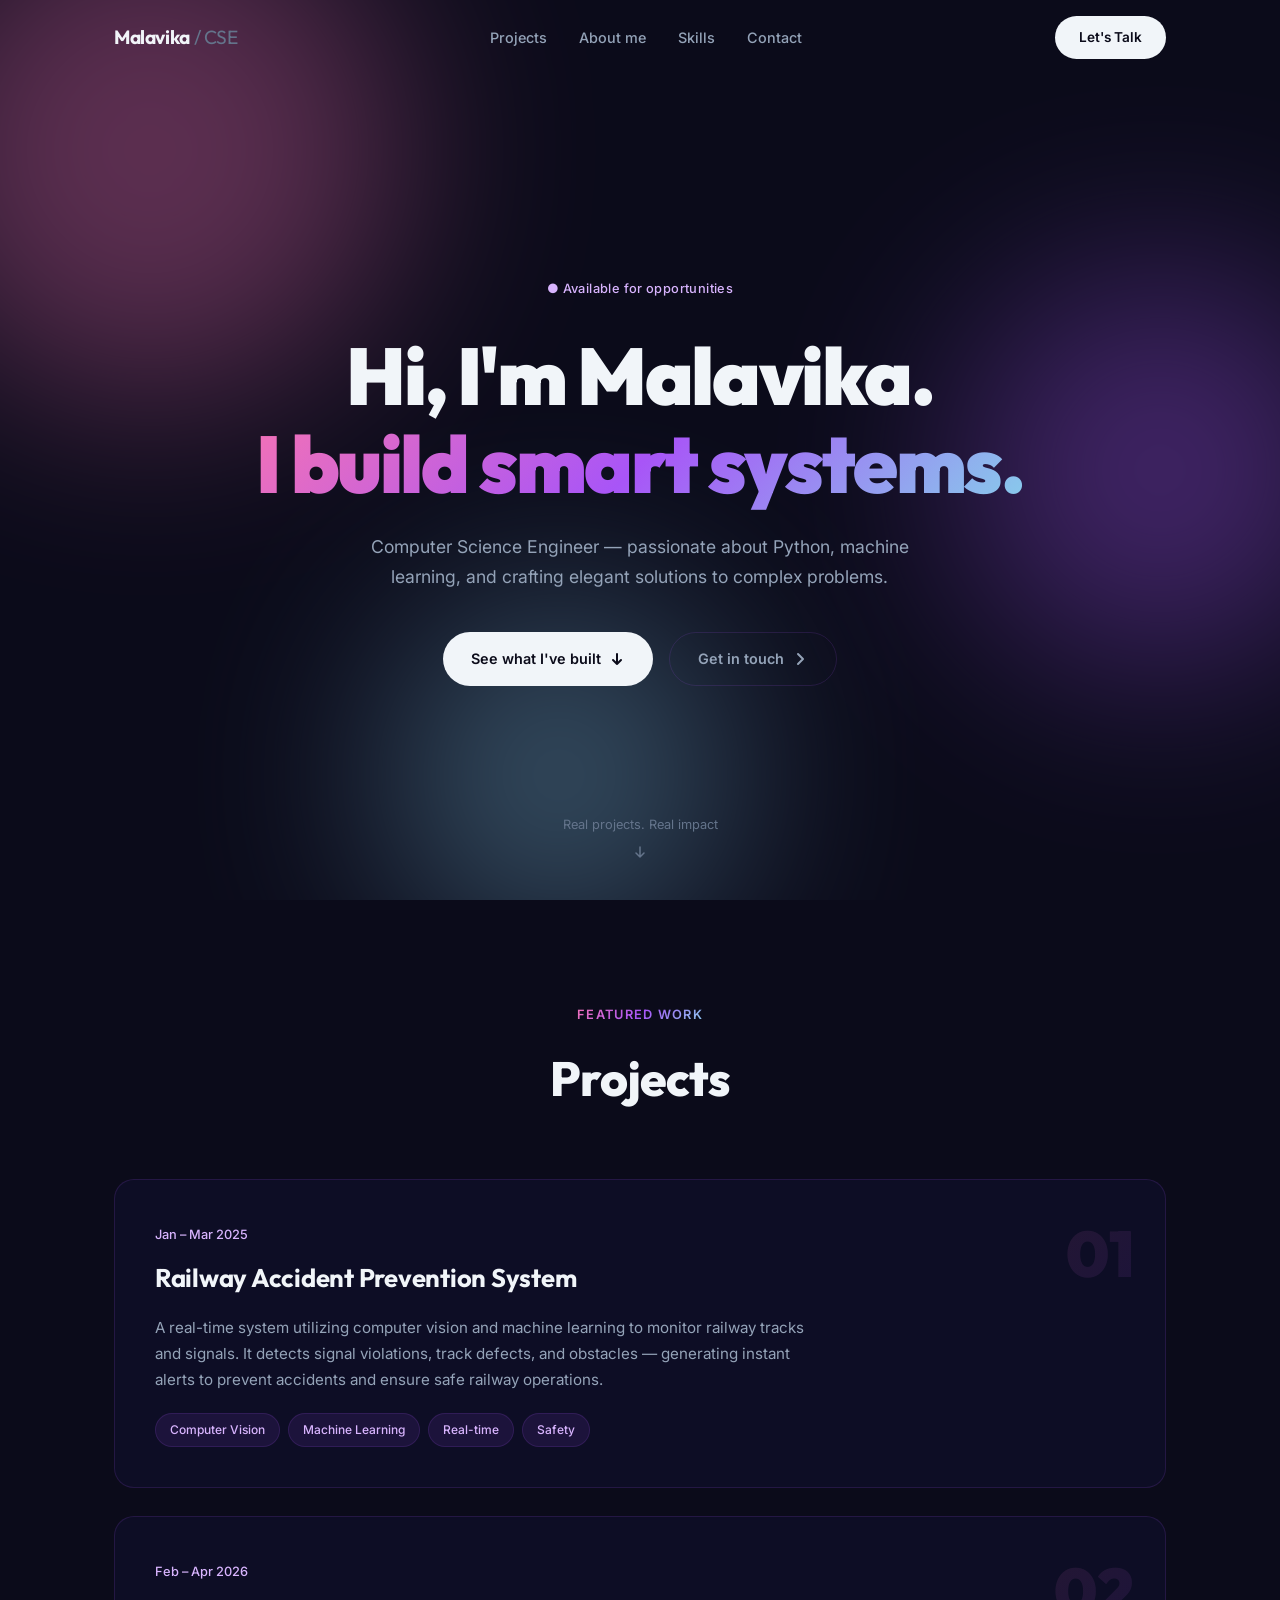
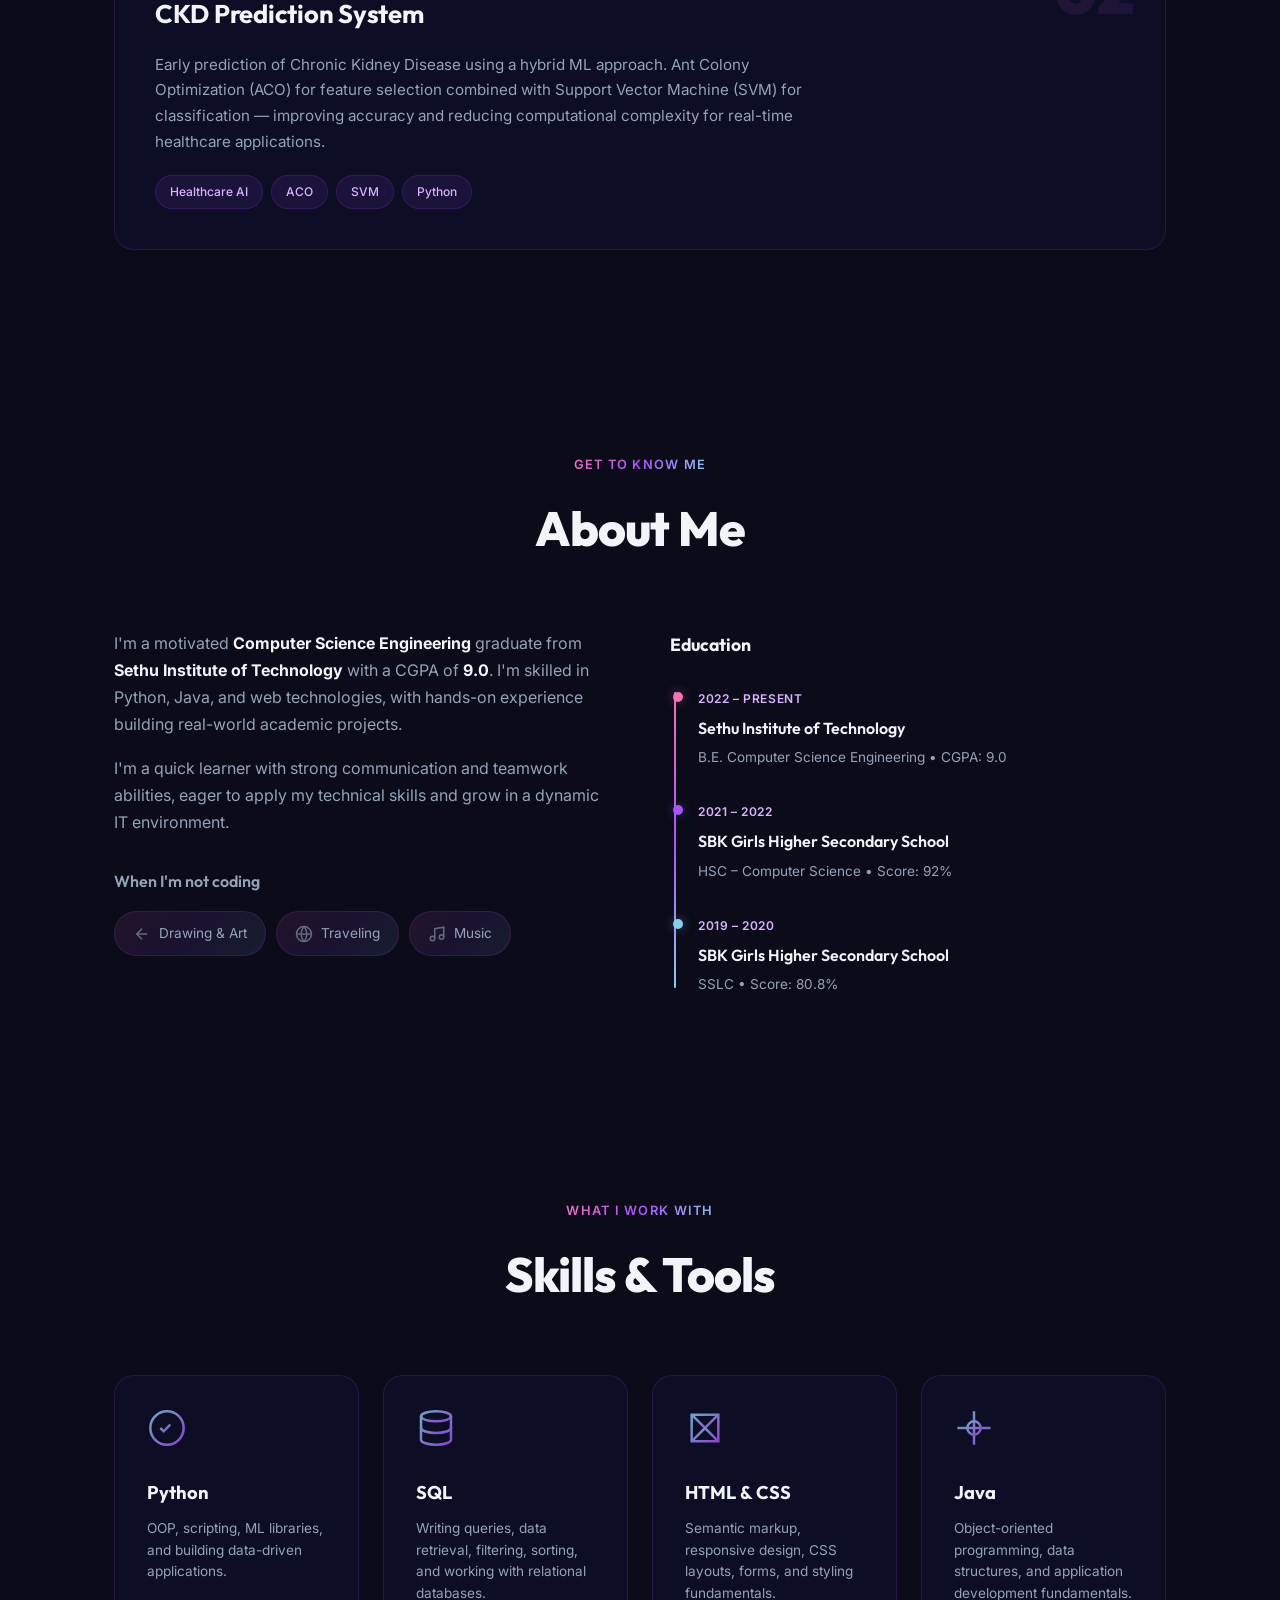
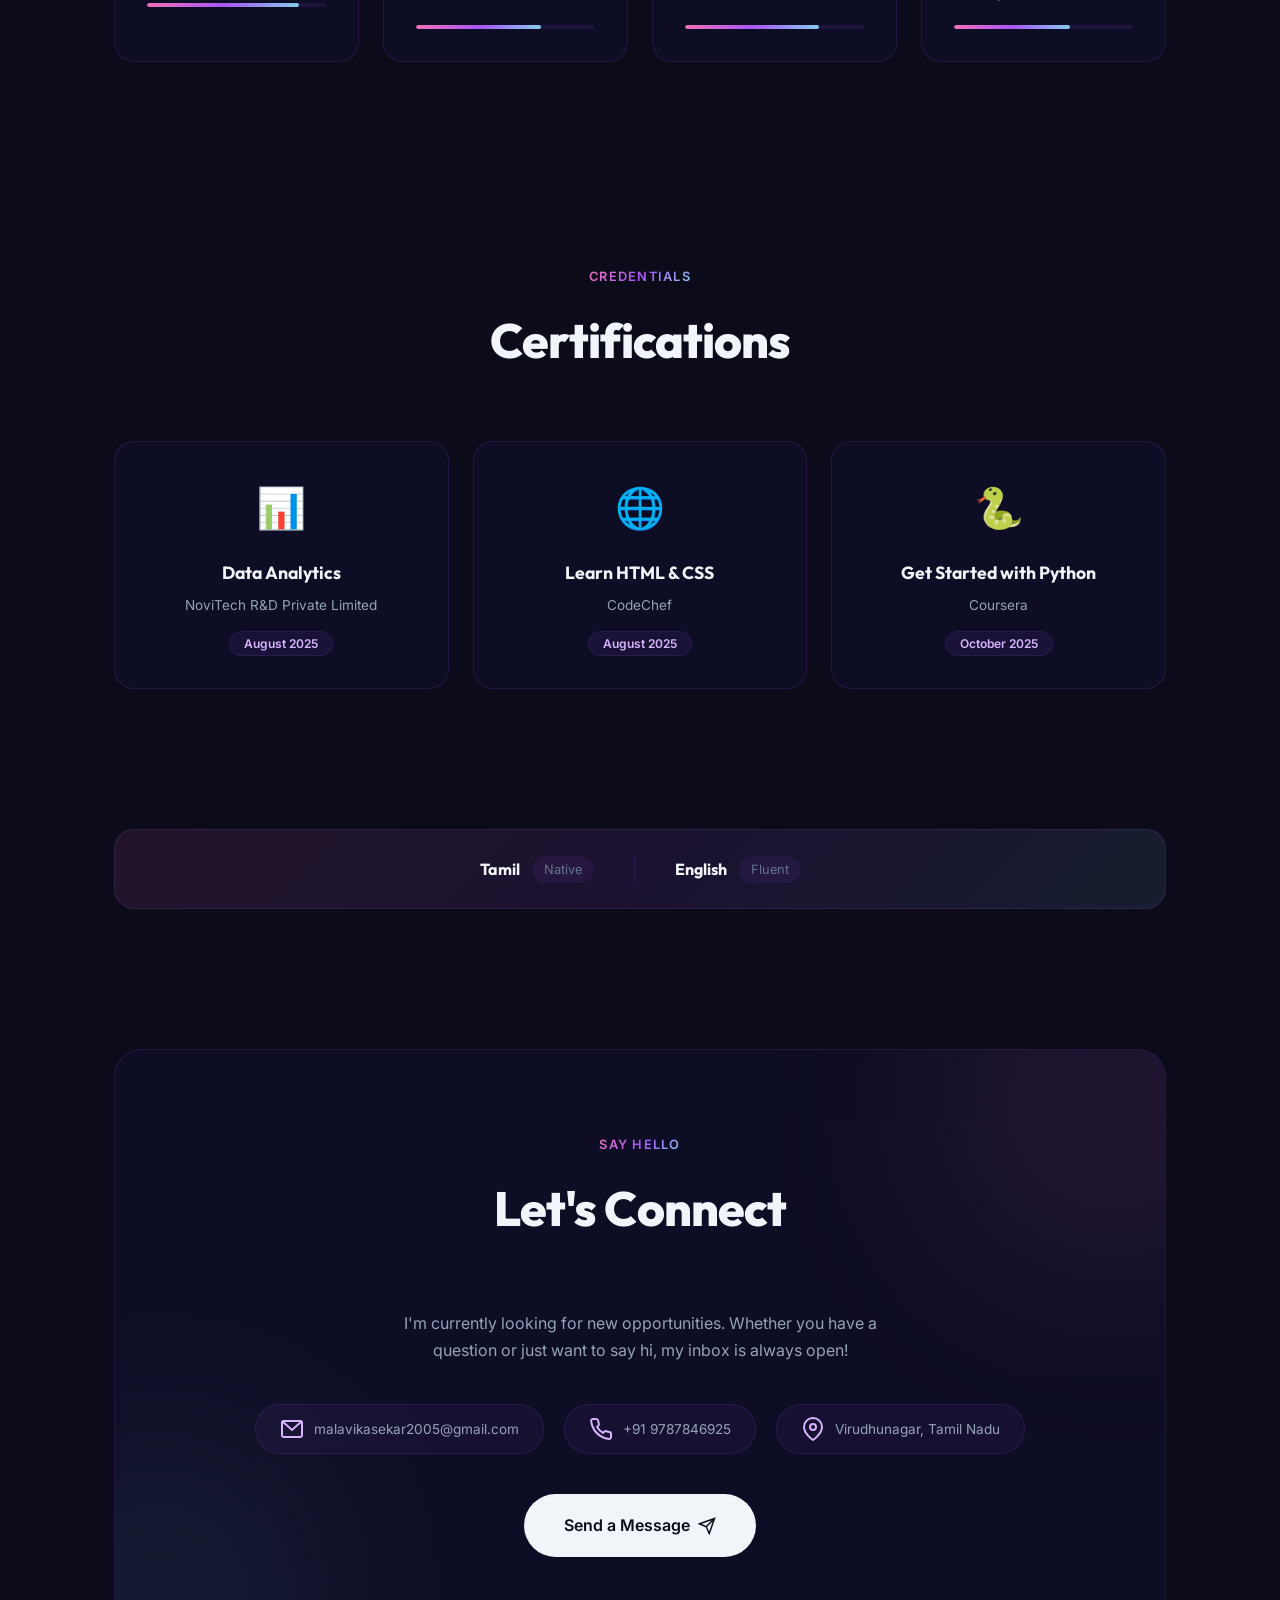
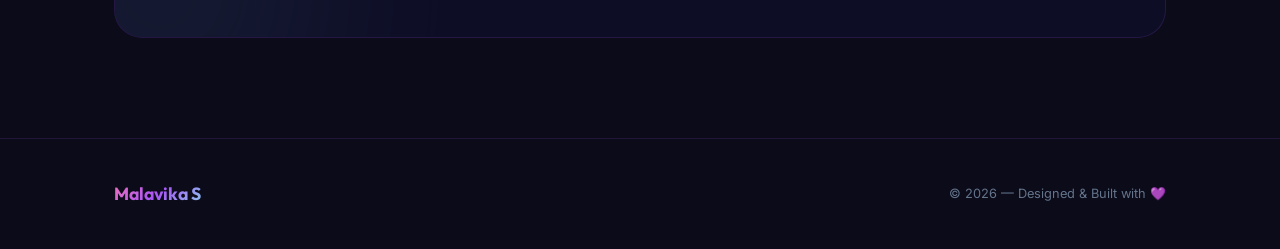
==== index.html @ 1b870176 "first commit" ====
<!DOCTYPE html>
<html lang="en">
<head>
    <meta charset="UTF-8">
    <meta name="viewport" content="width=device-width, initial-scale=1.0">
    <meta name="description" content="Malavika S — Computer Science Engineer. Portfolio showcasing projects, skills, and experience in Python, Java, and web technologies.">
    <title>Malavika S | Portfolio</title>
    <link rel="preconnect" href="https://fonts.googleapis.com">
    <link rel="preconnect" href="https://fonts.gstatic.com" crossorigin>
    <link href="https://fonts.googleapis.com/css2?family=Inter:wght@300;400;500;600;700;800;900&family=Outfit:wght@300;400;500;600;700;800;900&display=swap" rel="stylesheet">
    <link rel="stylesheet" href="style.css">
</head>
<body>

    <!-- ============ NAVBAR ============ -->
    <nav class="navbar" id="navbar">
        <div class="nav-container">
            <a href="#" class="nav-logo">Malavika<span class="logo-accent"> / CSE</span></a>
            <ul class="nav-links" id="nav-links">
                <li><a href="#projects">Projects</a></li>
                <li><a href="#about">About me</a></li>
                <li><a href="#skills">Skills</a></li>
                <li><a href="#contact">Contact</a></li>
            </ul>
            <a href="#contact" class="nav-cta">Let's Talk</a>
            <button class="hamburger" id="hamburger" aria-label="Toggle menu">
                <span></span><span></span><span></span>
            </button>
        </div>
    </nav>

    <!-- ============ HERO ============ -->
    <section class="hero" id="hero">
        <div class="hero-bg-orbs">
            <div class="orb orb-1"></div>
            <div class="orb orb-2"></div>
            <div class="orb orb-3"></div>
        </div>
        <div class="hero-content">
            <div class="hero-badge">● Available for opportunities</div>
            <h1 class="hero-title">
                Hi, I'm Malavika.
                <br>
                <span class="gradient-text">I build smart systems.</span>
            </h1>
            <p class="hero-subtitle">Computer Science Engineer — passionate about Python, machine learning, and crafting elegant solutions to complex problems.</p>
            <div class="hero-actions">
                <a href="#projects" class="btn btn-primary">
                    See what I've built
                    <svg width="16" height="16" viewBox="0 0 16 16" fill="none"><path d="M8 3v10M8 13l4-4M8 13L4 9" stroke="currentColor" stroke-width="2" stroke-linecap="round" stroke-linejoin="round"/></svg>
                </a>
                <a href="mailto:malavikasekar2005@gmail.com" class="btn btn-ghost">
                    Get in touch
                    <svg width="16" height="16" viewBox="0 0 16 16" fill="none"><path d="M6 3l5 5-5 5" stroke="currentColor" stroke-width="2" stroke-linecap="round" stroke-linejoin="round"/></svg>
                </a>
            </div>
        </div>
        <div class="scroll-indicator">
            <span>Real projects. Real impact</span>
            <svg width="16" height="16" viewBox="0 0 16 16" fill="none"><path d="M8 3v10M8 13l4-4M8 13L4 9" stroke="currentColor" stroke-width="1.5" stroke-linecap="round" stroke-linejoin="round"/></svg>
        </div>
    </section>

    <!-- ============ PROJECTS ============ -->
    <section class="section projects" id="projects">
        <div class="container">
            <div class="section-header">
                <span class="section-tag">Featured Work</span>
                <h2 class="section-title">Projects</h2>
            </div>
            <div class="projects-grid">

                <!-- Project 1 -->
                <div class="project-card" id="project-railway">
                    <div class="project-card-glow"></div>
                    <div class="project-number">01</div>
                    <div class="project-content">
                        <span class="project-date">Jan – Mar 2025</span>
                        <h3 class="project-title">Railway Accident Prevention System</h3>
                        <p class="project-desc">
                            A real-time system utilizing computer vision and machine learning to monitor railway tracks and signals. It detects signal violations, track defects, and obstacles — generating instant alerts to prevent accidents and ensure safe railway operations.
                        </p>
                        <div class="project-tags">
                            <span class="tag">Computer Vision</span>
                            <span class="tag">Machine Learning</span>
                            <span class="tag">Real-time</span>
                            <span class="tag">Safety</span>
                        </div>
                    </div>
                </div>

                <!-- Project 2 -->
                <div class="project-card" id="project-ckd">
                    <div class="project-card-glow"></div>
                    <div class="project-number">02</div>
                    <div class="project-content">
                        <span class="project-date">Feb – Apr 2026</span>
                        <h3 class="project-title">CKD Prediction System</h3>
                        <p class="project-desc">
                            Early prediction of Chronic Kidney Disease using a hybrid ML approach. Ant Colony Optimization (ACO) for feature selection combined with Support Vector Machine (SVM) for classification — improving accuracy and reducing computational complexity for real-time healthcare applications.
                        </p>
                        <div class="project-tags">
                            <span class="tag">Healthcare AI</span>
                            <span class="tag">ACO</span>
                            <span class="tag">SVM</span>
                            <span class="tag">Python</span>
                        </div>
                    </div>
                </div>

            </div>
        </div>
    </section>

    <!-- ============ ABOUT ============ -->
    <section class="section about" id="about">
        <div class="container">
            <div class="section-header">
                <span class="section-tag">Get to know me</span>
                <h2 class="section-title">About Me</h2>
            </div>
            <div class="about-grid">
                <div class="about-text">
                    <p>I'm a motivated <strong>Computer Science Engineering</strong> graduate from <strong>Sethu Institute of Technology</strong> with a CGPA of <strong>9.0</strong>. I'm skilled in Python, Java, and web technologies, with hands-on experience building real-world academic projects.</p>
                    <p>I'm a quick learner with strong communication and teamwork abilities, eager to apply my technical skills and grow in a dynamic IT environment.</p>
                    <div class="about-interests">
                        <h4>When I'm not coding</h4>
                        <div class="interest-chips">
                            <span class="interest-chip">
                                <svg width="18" height="18" viewBox="0 0 24 24" fill="none" stroke="currentColor" stroke-width="2"><path d="M12 19l-7-7 7-7M5 12h14"/></svg>
                                Drawing & Art
                            </span>
                            <span class="interest-chip">
                                <svg width="18" height="18" viewBox="0 0 24 24" fill="none" stroke="currentColor" stroke-width="2"><circle cx="12" cy="12" r="10"/><path d="M2 12h20M12 2a15 15 0 010 20M12 2a15 15 0 000 20"/></svg>
                                Traveling
                            </span>
                            <span class="interest-chip">
                                <svg width="18" height="18" viewBox="0 0 24 24" fill="none" stroke="currentColor" stroke-width="2"><path d="M9 18V5l12-2v13"/><circle cx="6" cy="18" r="3"/><circle cx="18" cy="16" r="3"/></svg>
                                Music
                            </span>
                        </div>
                    </div>
                </div>
                <div class="about-education">
                    <h4>Education</h4>
                    <div class="timeline">
                        <div class="timeline-item">
                            <div class="timeline-dot"></div>
                            <div class="timeline-content">
                                <span class="timeline-date">2022 – Present</span>
                                <h5>Sethu Institute of Technology</h5>
                                <p>B.E. Computer Science Engineering • CGPA: 9.0</p>
                            </div>
                        </div>
                        <div class="timeline-item">
                            <div class="timeline-dot"></div>
                            <div class="timeline-content">
                                <span class="timeline-date">2021 – 2022</span>
                                <h5>SBK Girls Higher Secondary School</h5>
                                <p>HSC – Computer Science • Score: 92%</p>
                            </div>
                        </div>
                        <div class="timeline-item">
                            <div class="timeline-dot"></div>
                            <div class="timeline-content">
                                <span class="timeline-date">2019 – 2020</span>
                                <h5>SBK Girls Higher Secondary School</h5>
                                <p>SSLC • Score: 80.8%</p>
                            </div>
                        </div>
                    </div>
                </div>
            </div>
        </div>
    </section>

    <!-- ============ SKILLS ============ -->
    <section class="section skills" id="skills">
        <div class="container">
            <div class="section-header">
                <span class="section-tag">What I work with</span>
                <h2 class="section-title">Skills & Tools</h2>
            </div>
            <div class="skills-grid">
                <div class="skill-card" id="skill-python">
                    <div class="skill-icon">
                        <svg width="40" height="40" viewBox="0 0 24 24" fill="none" stroke="url(#grad1)" stroke-width="1.5"><defs><linearGradient id="grad1" x1="0%" y1="0%" x2="100%" y2="100%"><stop offset="0%" style="stop-color:#87CEEB"/><stop offset="100%" style="stop-color:#A855F7"/></linearGradient></defs><path d="M12 2C6.48 2 2 6.48 2 12s4.48 10 10 10 10-4.48 10-10S17.52 2 12 2z"/><path d="M8 12l2 2 4-4"/></svg>
                    </div>
                    <h3>Python</h3>
                    <p>OOP, scripting, ML libraries, and building data-driven applications.</p>
                    <div class="skill-bar"><div class="skill-fill" style="--fill-width: 85%"></div></div>
                </div>
                <div class="skill-card" id="skill-sql">
                    <div class="skill-icon">
                        <svg width="40" height="40" viewBox="0 0 24 24" fill="none" stroke="url(#grad1)" stroke-width="1.5"><ellipse cx="12" cy="5" rx="9" ry="3"/><path d="M21 12c0 1.66-4 3-9 3s-9-1.34-9-3"/><path d="M3 5v14c0 1.66 4 3 9 3s9-1.34 9-3V5"/></svg>
                    </div>
                    <h3>SQL</h3>
                    <p>Writing queries, data retrieval, filtering, sorting, and working with relational databases.</p>
                    <div class="skill-bar"><div class="skill-fill" style="--fill-width: 70%"></div></div>
                </div>
                <div class="skill-card" id="skill-html-css">
                    <div class="skill-icon">
                        <svg width="40" height="40" viewBox="0 0 24 24" fill="none" stroke="url(#grad1)" stroke-width="1.5"><path d="M4 4h16v16H4z"/><path d="M4 4l8 8 8-8"/><path d="M4 20l8-8 8 8"/></svg>
                    </div>
                    <h3>HTML & CSS</h3>
                    <p>Semantic markup, responsive design, CSS layouts, forms, and styling fundamentals.</p>
                    <div class="skill-bar"><div class="skill-fill" style="--fill-width: 75%"></div></div>
                </div>
                <div class="skill-card" id="skill-java">
                    <div class="skill-icon">
                        <svg width="40" height="40" viewBox="0 0 24 24" fill="none" stroke="url(#grad1)" stroke-width="1.5"><path d="M2 12h20M12 2v20"/><circle cx="12" cy="12" r="4"/></svg>
                    </div>
                    <h3>Java</h3>
                    <p>Object-oriented programming, data structures, and application development fundamentals.</p>
                    <div class="skill-bar"><div class="skill-fill" style="--fill-width: 65%"></div></div>
                </div>
            </div>
        </div>
    </section>

    <!-- ============ CERTIFICATIONS ============ -->
    <section class="section certifications" id="certifications">
        <div class="container">
            <div class="section-header">
                <span class="section-tag">Credentials</span>
                <h2 class="section-title">Certifications</h2>
            </div>
            <div class="cert-grid">
                <div class="cert-card" id="cert-data-analytics">
                    <div class="cert-icon">📊</div>
                    <h3>Data Analytics</h3>
                    <p class="cert-issuer">NoviTech R&D Private Limited</p>
                    <span class="cert-date">August 2025</span>
                </div>
                <div class="cert-card" id="cert-html-css">
                    <div class="cert-icon">🌐</div>
                    <h3>Learn HTML & CSS</h3>
                    <p class="cert-issuer">CodeChef</p>
                    <span class="cert-date">August 2025</span>
                </div>
                <div class="cert-card" id="cert-python">
                    <div class="cert-icon">🐍</div>
                    <h3>Get Started with Python</h3>
                    <p class="cert-issuer">Coursera</p>
                    <span class="cert-date">October 2025</span>
                </div>
            </div>
        </div>
    </section>

    <!-- ============ LANGUAGES ============ -->
    <section class="section languages" id="languages">
        <div class="container">
            <div class="languages-bar">
                <div class="lang-item">
                    <span class="lang-name">Tamil</span>
                    <span class="lang-level">Native</span>
                </div>
                <div class="lang-divider"></div>
                <div class="lang-item">
                    <span class="lang-name">English</span>
                    <span class="lang-level">Fluent</span>
                </div>
            </div>
        </div>
    </section>

    <!-- ============ CONTACT ============ -->
    <section class="section contact" id="contact">
        <div class="container">
            <div class="contact-wrapper">
                <div class="contact-bg-orbs">
                    <div class="orb orb-4"></div>
                    <div class="orb orb-5"></div>
                </div>
                <div class="section-header">
                    <span class="section-tag">Say Hello</span>
                    <h2 class="section-title">Let's Connect</h2>
                </div>
                <p class="contact-desc">I'm currently looking for new opportunities. Whether you have a question or just want to say hi, my inbox is always open!</p>
                <div class="contact-links">
                    <a href="mailto:malavikasekar2005@gmail.com" class="contact-link" id="contact-email">
                        <svg width="24" height="24" viewBox="0 0 24 24" fill="none" stroke="currentColor" stroke-width="2"><rect x="2" y="4" width="20" height="16" rx="2"/><path d="M22 4L12 13 2 4"/></svg>
                        <span>malavikasekar2005@gmail.com</span>
                    </a>
                    <a href="tel:+919787846925" class="contact-link" id="contact-phone">
                        <svg width="24" height="24" viewBox="0 0 24 24" fill="none" stroke="currentColor" stroke-width="2"><path d="M22 16.92v3a2 2 0 01-2.18 2 19.79 19.79 0 01-8.63-3.07 19.5 19.5 0 01-6-6 19.79 19.79 0 01-3.07-8.67A2 2 0 014.11 2h3a2 2 0 012 1.72c.127.96.361 1.903.7 2.81a2 2 0 01-.45 2.11L8.09 9.91a16 16 0 006 6l1.27-1.27a2 2 0 012.11-.45c.907.339 1.85.573 2.81.7A2 2 0 0122 16.92z"/></svg>
                        <span>+91 9787846925</span>
                    </a>
                    <div class="contact-link" id="contact-location">
                        <svg width="24" height="24" viewBox="0 0 24 24" fill="none" stroke="currentColor" stroke-width="2"><path d="M21 10c0 7-9 13-9 13s-9-6-9-13a9 9 0 0118 0z"/><circle cx="12" cy="10" r="3"/></svg>
                        <span>Virudhunagar, Tamil Nadu</span>
                    </div>
                </div>
                <a href="mailto:malavikasekar2005@gmail.com" class="btn btn-primary btn-lg">
                    Send a Message
                    <svg width="18" height="18" viewBox="0 0 24 24" fill="none" stroke="currentColor" stroke-width="2"><path d="M22 2L11 13M22 2l-7 20-4-9-9-4 20-7z"/></svg>
                </a>
            </div>
        </div>
    </section>

    <!-- ============ FOOTER ============ -->
    <footer class="footer">
        <div class="container">
            <div class="footer-content">
                <span class="footer-logo">Malavika S</span>
                <p class="footer-copy">© 2026 — Designed & Built with 💜</p>
            </div>
        </div>
    </footer>

    <script>
        // Navbar scroll effect
        const navbar = document.getElementById('navbar');
        window.addEventListener('scroll', () => {
            navbar.classList.toggle('scrolled', window.scrollY > 50);
        });

        // Mobile hamburger
        const hamburger = document.getElementById('hamburger');
        const navLinks = document.getElementById('nav-links');
        hamburger.addEventListener('click', () => {
            hamburger.classList.toggle('active');
            navLinks.classList.toggle('active');
        });

        // Close menu on link click
        document.querySelectorAll('.nav-links a').forEach(link => {
            link.addEventListener('click', () => {
                hamburger.classList.remove('active');
                navLinks.classList.remove('active');
            });
        });

        // Smooth scroll
        document.querySelectorAll('a[href^="#"]').forEach(anchor => {
            anchor.addEventListener('click', function (e) {
                e.preventDefault();
                const target = document.querySelector(this.getAttribute('href'));
                if (target) {
                    target.scrollIntoView({ behavior: 'smooth', block: 'start' });
                }
            });
        });

        // Scroll-triggered animations
        const observerOptions = { threshold: 0.1, rootMargin: '0px 0px -50px 0px' };
        const observer = new IntersectionObserver((entries) => {
            entries.forEach(entry => {
                if (entry.isIntersecting) {
                    entry.target.classList.add('animate-in');
                    observer.unobserve(entry.target);
                }
            });
        }, observerOptions);

        document.querySelectorAll('.project-card, .skill-card, .cert-card, .about-grid, .timeline-item, .contact-wrapper').forEach(el => {
            observer.observe(el);
        });

        // Skill bar animation
        const skillObserver = new IntersectionObserver((entries) => {
            entries.forEach(entry => {
                if (entry.isIntersecting) {
                    entry.target.querySelector('.skill-fill').classList.add('fill-animate');
                    skillObserver.unobserve(entry.target);
                }
            });
        }, { threshold: 0.5 });

        document.querySelectorAll('.skill-card').forEach(el => skillObserver.observe(el));
    </script>
</body>
</html>
---- style.css ----
/* ===================================
   MALAVIKA S — PORTFOLIO
   Colors: Pink, Sky Blue, Purple
   =================================== */

/* ---------- CSS Variables ---------- */
:root {
    --pink: #F472B6;
    --pink-light: #FBCFE8;
    --pink-dark: #DB2777;
    --sky: #87CEEB;
    --sky-light: #BAE6FD;
    --sky-dark: #0EA5E9;
    --purple: #A855F7;
    --purple-light: #D8B4FE;
    --purple-dark: #7C3AED;

    --bg-primary: #0B0B1A;
    --bg-secondary: #0F0F2D;
    --bg-card: rgba(15, 15, 45, 0.6);
    --bg-card-hover: rgba(25, 25, 65, 0.8);

    --text-primary: #F1F5F9;
    --text-secondary: #94A3B8;
    --text-muted: #64748B;

    --border-color: rgba(168, 85, 247, 0.15);
    --border-hover: rgba(168, 85, 247, 0.35);

    --gradient-main: linear-gradient(135deg, var(--pink) 0%, var(--purple) 50%, var(--sky) 100%);
    --gradient-subtle: linear-gradient(135deg, rgba(244, 114, 182, 0.1), rgba(168, 85, 247, 0.1), rgba(135, 206, 235, 0.1));
    --gradient-card: linear-gradient(135deg, rgba(244, 114, 182, 0.05), rgba(168, 85, 247, 0.08));

    --font-heading: 'Outfit', sans-serif;
    --font-body: 'Inter', sans-serif;

    --radius-sm: 8px;
    --radius-md: 12px;
    --radius-lg: 20px;
    --radius-xl: 28px;
    --radius-full: 9999px;

    --transition: 0.3s cubic-bezier(0.4, 0, 0.2, 1);
    --transition-slow: 0.5s cubic-bezier(0.4, 0, 0.2, 1);
}

/* ---------- Reset & Base ---------- */
*, *::before, *::after {
    margin: 0;
    padding: 0;
    box-sizing: border-box;
}

html {
    scroll-behavior: smooth;
    scroll-padding-top: 80px;
}

body {
    font-family: var(--font-body);
    background-color: var(--bg-primary);
    color: var(--text-primary);
    line-height: 1.7;
    overflow-x: hidden;
    -webkit-font-smoothing: antialiased;
}

a {
    text-decoration: none;
    color: inherit;
}

img {
    max-width: 100%;
    display: block;
}

.container {
    max-width: 1100px;
    margin: 0 auto;
    padding: 0 24px;
}

/* ---------- Navbar ---------- */
.navbar {
    position: fixed;
    top: 0;
    left: 0;
    right: 0;
    z-index: 1000;
    padding: 16px 0;
    transition: var(--transition);
}

.navbar.scrolled {
    background: rgba(11, 11, 26, 0.85);
    backdrop-filter: blur(20px);
    -webkit-backdrop-filter: blur(20px);
    border-bottom: 1px solid var(--border-color);
    padding: 10px 0;
}

.nav-container {
    max-width: 1100px;
    margin: 0 auto;
    padding: 0 24px;
    display: flex;
    align-items: center;
    justify-content: space-between;
}

.nav-logo {
    font-family: var(--font-heading);
    font-weight: 700;
    font-size: 1.2rem;
    letter-spacing: -0.02em;
}

.logo-accent {
    color: var(--text-muted);
    font-weight: 400;
}

.nav-links {
    list-style: none;
    display: flex;
    gap: 32px;
}

.nav-links a {
    font-size: 0.9rem;
    font-weight: 500;
    color: var(--text-secondary);
    transition: var(--transition);
    position: relative;
}

.nav-links a::after {
    content: '';
    position: absolute;
    bottom: -4px;
    left: 0;
    width: 0;
    height: 2px;
    background: var(--gradient-main);
    border-radius: 2px;
    transition: var(--transition);
}

.nav-links a:hover {
    color: var(--text-primary);
}

.nav-links a:hover::after {
    width: 100%;
}

.nav-cta {
    font-size: 0.85rem;
    font-weight: 600;
    padding: 10px 24px;
    border-radius: var(--radius-full);
    background: var(--text-primary);
    color: var(--bg-primary);
    transition: var(--transition);
}

.nav-cta:hover {
    transform: translateY(-2px);
    box-shadow: 0 8px 25px rgba(168, 85, 247, 0.3);
}

.hamburger {
    display: none;
    flex-direction: column;
    gap: 5px;
    background: none;
    border: none;
    cursor: pointer;
    padding: 4px;
}

.hamburger span {
    width: 24px;
    height: 2px;
    background: var(--text-primary);
    border-radius: 2px;
    transition: var(--transition);
}

.hamburger.active span:nth-child(1) {
    transform: rotate(45deg) translate(5px, 5px);
}

.hamburger.active span:nth-child(2) {
    opacity: 0;
}

.hamburger.active span:nth-child(3) {
    transform: rotate(-45deg) translate(5px, -5px);
}

/* ---------- Hero ---------- */
.hero {
    min-height: 100vh;
    display: flex;
    flex-direction: column;
    align-items: center;
    justify-content: center;
    text-align: center;
    position: relative;
    padding: 120px 24px 60px;
    overflow: hidden;
}

.hero-bg-orbs {
    position: absolute;
    inset: 0;
    overflow: hidden;
    pointer-events: none;
}

.orb {
    position: absolute;
    border-radius: 50%;
    filter: blur(100px);
    opacity: 0.35;
    animation: float 12s ease-in-out infinite;
}

.orb-1 {
    width: 500px;
    height: 500px;
    background: var(--pink);
    top: -100px;
    left: -100px;
    animation-delay: 0s;
}

.orb-2 {
    width: 400px;
    height: 400px;
    background: var(--purple);
    top: 30%;
    right: -80px;
    animation-delay: -4s;
}

.orb-3 {
    width: 350px;
    height: 350px;
    background: var(--sky);
    bottom: -50px;
    left: 30%;
    animation-delay: -8s;
}

@keyframes float {
    0%, 100% { transform: translate(0, 0) scale(1); }
    33% { transform: translate(30px, -20px) scale(1.05); }
    66% { transform: translate(-20px, 20px) scale(0.95); }
}

.hero-content {
    position: relative;
    z-index: 1;
    max-width: 800px;
}

.hero-badge {
    display: inline-block;
    font-size: 0.8rem;
    font-weight: 500;
    color: var(--purple-light);
    margin-bottom: 32px;
    letter-spacing: 0.03em;
    animation: fadeInDown 0.8s ease-out;
}

.hero-title {
    font-family: var(--font-heading);
    font-size: clamp(2.8rem, 7vw, 5rem);
    font-weight: 900;
    line-height: 1.1;
    letter-spacing: -0.03em;
    margin-bottom: 24px;
    animation: fadeInUp 0.8s ease-out 0.2s both;
}

.gradient-text {
    background: var(--gradient-main);
    -webkit-background-clip: text;
    -webkit-text-fill-color: transparent;
    background-clip: text;
}

.hero-subtitle {
    font-size: 1.1rem;
    color: var(--text-secondary);
    max-width: 550px;
    margin: 0 auto 40px;
    animation: fadeInUp 0.8s ease-out 0.4s both;
}

.hero-actions {
    display: flex;
    gap: 16px;
    justify-content: center;
    flex-wrap: wrap;
    animation: fadeInUp 0.8s ease-out 0.6s both;
}

/* ---------- Buttons ---------- */
.btn {
    display: inline-flex;
    align-items: center;
    gap: 8px;
    font-family: var(--font-body);
    font-size: 0.9rem;
    font-weight: 600;
    padding: 14px 28px;
    border-radius: var(--radius-full);
    transition: var(--transition);
    cursor: pointer;
    border: none;
}

.btn-primary {
    background: var(--text-primary);
    color: var(--bg-primary);
}

.btn-primary:hover {
    transform: translateY(-3px);
    box-shadow: 0 12px 35px rgba(168, 85, 247, 0.25);
}

.btn-ghost {
    background: transparent;
    color: var(--text-secondary);
    border: 1px solid var(--border-color);
}

.btn-ghost:hover {
    color: var(--text-primary);
    border-color: var(--border-hover);
    transform: translateY(-3px);
}

.btn-lg {
    padding: 18px 40px;
    font-size: 1rem;
}

/* Scroll Indicator */
.scroll-indicator {
    position: absolute;
    bottom: 40px;
    display: flex;
    flex-direction: column;
    align-items: center;
    gap: 8px;
    color: var(--text-muted);
    font-size: 0.8rem;
    animation: fadeInUp 0.8s ease-out 0.8s both;
}

.scroll-indicator svg {
    animation: bounce 2s infinite;
}

@keyframes bounce {
    0%, 20%, 50%, 80%, 100% { transform: translateY(0); }
    40% { transform: translateY(6px); }
    60% { transform: translateY(3px); }
}

/* ---------- Section Common ---------- */
.section {
    padding: 100px 0;
    position: relative;
}

.section-header {
    text-align: center;
    margin-bottom: 60px;
}

.section-tag {
    display: inline-block;
    font-size: 0.8rem;
    font-weight: 600;
    text-transform: uppercase;
    letter-spacing: 0.1em;
    background: var(--gradient-main);
    -webkit-background-clip: text;
    -webkit-text-fill-color: transparent;
    background-clip: text;
    margin-bottom: 12px;
}

.section-title {
    font-family: var(--font-heading);
    font-size: clamp(2rem, 4vw, 3rem);
    font-weight: 800;
    letter-spacing: -0.02em;
}

/* ---------- Projects ---------- */
.projects-grid {
    display: grid;
    gap: 28px;
}

.project-card {
    position: relative;
    background: var(--bg-card);
    border: 1px solid var(--border-color);
    border-radius: var(--radius-lg);
    padding: 40px;
    overflow: hidden;
    transition: var(--transition-slow);
    opacity: 0;
    transform: translateY(30px);
}

.project-card.animate-in {
    opacity: 1;
    transform: translateY(0);
}

.project-card:hover {
    border-color: var(--border-hover);
    background: var(--bg-card-hover);
    transform: translateY(-4px);
}

.project-card-glow {
    position: absolute;
    top: 0;
    left: 0;
    right: 0;
    height: 2px;
    background: var(--gradient-main);
    opacity: 0;
    transition: var(--transition);
}

.project-card:hover .project-card-glow {
    opacity: 1;
}

.project-number {
    font-family: var(--font-heading);
    font-size: 4rem;
    font-weight: 900;
    background: linear-gradient(135deg, rgba(244, 114, 182, 0.1), rgba(168, 85, 247, 0.1));
    -webkit-background-clip: text;
    -webkit-text-fill-color: transparent;
    background-clip: text;
    position: absolute;
    top: 20px;
    right: 30px;
}

.project-content {
    position: relative;
    z-index: 1;
}

.project-date {
    font-size: 0.8rem;
    color: var(--purple-light);
    font-weight: 500;
}

.project-title {
    font-family: var(--font-heading);
    font-size: 1.6rem;
    font-weight: 700;
    margin: 8px 0 16px;
    letter-spacing: -0.01em;
}

.project-desc {
    color: var(--text-secondary);
    font-size: 0.95rem;
    line-height: 1.7;
    margin-bottom: 20px;
    max-width: 650px;
}

.project-tags {
    display: flex;
    flex-wrap: wrap;
    gap: 8px;
}

.tag {
    font-size: 0.75rem;
    font-weight: 500;
    padding: 6px 14px;
    border-radius: var(--radius-full);
    background: rgba(168, 85, 247, 0.1);
    color: var(--purple-light);
    border: 1px solid rgba(168, 85, 247, 0.15);
}

/* ---------- About ---------- */
.about-grid {
    display: grid;
    grid-template-columns: 1fr 1fr;
    gap: 60px;
    align-items: start;
    opacity: 0;
    transform: translateY(30px);
}

.about-grid.animate-in {
    opacity: 1;
    transform: translateY(0);
    transition: var(--transition-slow);
}

.about-text p {
    color: var(--text-secondary);
    font-size: 1rem;
    margin-bottom: 16px;
}

.about-text strong {
    color: var(--text-primary);
}

.about-interests {
    margin-top: 32px;
}

.about-interests h4 {
    font-family: var(--font-heading);
    font-size: 1rem;
    font-weight: 600;
    margin-bottom: 16px;
    color: var(--text-secondary);
}

.interest-chips {
    display: flex;
    flex-wrap: wrap;
    gap: 10px;
}

.interest-chip {
    display: inline-flex;
    align-items: center;
    gap: 8px;
    padding: 10px 18px;
    border-radius: var(--radius-full);
    background: var(--gradient-subtle);
    border: 1px solid var(--border-color);
    font-size: 0.85rem;
    color: var(--text-secondary);
    transition: var(--transition);
}

.interest-chip:hover {
    border-color: var(--border-hover);
    color: var(--text-primary);
}

.interest-chip svg {
    opacity: 0.6;
}

/* About Education */
.about-education h4 {
    font-family: var(--font-heading);
    font-size: 1.1rem;
    font-weight: 700;
    margin-bottom: 24px;
}

.timeline {
    position: relative;
    padding-left: 28px;
}

.timeline::before {
    content: '';
    position: absolute;
    left: 4px;
    top: 8px;
    bottom: 8px;
    width: 2px;
    background: linear-gradient(to bottom, var(--pink), var(--purple), var(--sky));
    border-radius: 2px;
}

.timeline-item {
    position: relative;
    padding-bottom: 28px;
    opacity: 0;
    transform: translateX(-20px);
}

.timeline-item.animate-in {
    opacity: 1;
    transform: translateX(0);
    transition: var(--transition-slow);
}

.timeline-item:last-child {
    padding-bottom: 0;
}

.timeline-dot {
    position: absolute;
    left: -25px;
    top: 8px;
    width: 10px;
    height: 10px;
    border-radius: 50%;
    background: var(--purple);
    box-shadow: 0 0 12px rgba(168, 85, 247, 0.4);
}

.timeline-item:nth-child(1) .timeline-dot { background: var(--pink); box-shadow: 0 0 12px rgba(244, 114, 182, 0.4); }
.timeline-item:nth-child(2) .timeline-dot { background: var(--purple); }
.timeline-item:nth-child(3) .timeline-dot { background: var(--sky); box-shadow: 0 0 12px rgba(135, 206, 235, 0.4); }

.timeline-date {
    font-size: 0.75rem;
    font-weight: 600;
    color: var(--purple-light);
    text-transform: uppercase;
    letter-spacing: 0.05em;
}

.timeline-content h5 {
    font-family: var(--font-heading);
    font-size: 1rem;
    font-weight: 600;
    margin: 4px 0;
}

.timeline-content p {
    font-size: 0.85rem;
    color: var(--text-secondary);
}

/* ---------- Skills ---------- */
.skills-grid {
    display: grid;
    grid-template-columns: repeat(auto-fit, minmax(240px, 1fr));
    gap: 24px;
}

.skill-card {
    background: var(--bg-card);
    border: 1px solid var(--border-color);
    border-radius: var(--radius-lg);
    padding: 32px;
    transition: var(--transition-slow);
    opacity: 0;
    transform: translateY(30px);
}

.skill-card.animate-in {
    opacity: 1;
    transform: translateY(0);
}

.skill-card:hover {
    border-color: var(--border-hover);
    transform: translateY(-6px);
    box-shadow: 0 20px 40px rgba(168, 85, 247, 0.08);
}

.skill-icon {
    margin-bottom: 20px;
    opacity: 0.8;
}

.skill-card h3 {
    font-family: var(--font-heading);
    font-size: 1.15rem;
    font-weight: 700;
    margin-bottom: 10px;
}

.skill-card p {
    font-size: 0.85rem;
    color: var(--text-secondary);
    margin-bottom: 20px;
    line-height: 1.6;
}

.skill-bar {
    height: 4px;
    background: rgba(168, 85, 247, 0.1);
    border-radius: 4px;
    overflow: hidden;
}

.skill-fill {
    height: 100%;
    width: 0;
    border-radius: 4px;
    background: var(--gradient-main);
    transition: width 1.2s cubic-bezier(0.4, 0, 0.2, 1);
}

.skill-fill.fill-animate {
    width: var(--fill-width);
}

/* ---------- Certifications ---------- */
.cert-grid {
    display: grid;
    grid-template-columns: repeat(auto-fit, minmax(260px, 1fr));
    gap: 24px;
}

.cert-card {
    background: var(--bg-card);
    border: 1px solid var(--border-color);
    border-radius: var(--radius-lg);
    padding: 32px;
    text-align: center;
    transition: var(--transition-slow);
    opacity: 0;
    transform: translateY(30px);
}

.cert-card.animate-in {
    opacity: 1;
    transform: translateY(0);
}

.cert-card:hover {
    border-color: var(--border-hover);
    transform: translateY(-6px);
    background: var(--bg-card-hover);
}

.cert-icon {
    font-size: 2.5rem;
    margin-bottom: 16px;
}

.cert-card h3 {
    font-family: var(--font-heading);
    font-size: 1.1rem;
    font-weight: 700;
    margin-bottom: 6px;
}

.cert-issuer {
    color: var(--text-secondary);
    font-size: 0.85rem;
    margin-bottom: 12px;
}

.cert-date {
    font-size: 0.75rem;
    font-weight: 600;
    color: var(--purple-light);
    padding: 4px 14px;
    border-radius: var(--radius-full);
    background: rgba(168, 85, 247, 0.08);
    border: 1px solid rgba(168, 85, 247, 0.12);
}

/* ---------- Languages ---------- */
.languages {
    padding: 40px 0;
}

.languages-bar {
    display: flex;
    align-items: center;
    justify-content: center;
    gap: 40px;
    padding: 24px 40px;
    background: var(--gradient-subtle);
    border: 1px solid var(--border-color);
    border-radius: var(--radius-lg);
}

.lang-item {
    display: flex;
    align-items: center;
    gap: 12px;
}

.lang-name {
    font-family: var(--font-heading);
    font-weight: 700;
    font-size: 1rem;
}

.lang-level {
    font-size: 0.8rem;
    color: var(--text-muted);
    padding: 3px 12px;
    border-radius: var(--radius-full);
    background: rgba(168, 85, 247, 0.08);
}

.lang-divider {
    width: 1px;
    height: 30px;
    background: var(--border-color);
}

/* ---------- Contact ---------- */
.contact-wrapper {
    position: relative;
    text-align: center;
    padding: 80px 40px;
    background: var(--bg-card);
    border: 1px solid var(--border-color);
    border-radius: var(--radius-xl);
    overflow: hidden;
    opacity: 0;
    transform: translateY(30px);
}

.contact-wrapper.animate-in {
    opacity: 1;
    transform: translateY(0);
    transition: var(--transition-slow);
}

.contact-bg-orbs {
    position: absolute;
    inset: 0;
    pointer-events: none;
}

.orb-4 {
    width: 300px;
    height: 300px;
    background: var(--pink);
    top: -100px;
    right: -100px;
    position: absolute;
    border-radius: 50%;
    filter: blur(120px);
    opacity: 0.15;
}

.orb-5 {
    width: 250px;
    height: 250px;
    background: var(--sky);
    bottom: -80px;
    left: -80px;
    position: absolute;
    border-radius: 50%;
    filter: blur(120px);
    opacity: 0.15;
}

.contact-desc {
    color: var(--text-secondary);
    font-size: 1rem;
    max-width: 500px;
    margin: 0 auto 40px;
    position: relative;
    z-index: 1;
}

.contact-links {
    display: flex;
    flex-wrap: wrap;
    justify-content: center;
    gap: 20px;
    margin-bottom: 40px;
    position: relative;
    z-index: 1;
}

.contact-link {
    display: inline-flex;
    align-items: center;
    gap: 10px;
    padding: 12px 24px;
    border-radius: var(--radius-full);
    background: rgba(168, 85, 247, 0.06);
    border: 1px solid var(--border-color);
    font-size: 0.85rem;
    color: var(--text-secondary);
    transition: var(--transition);
}

.contact-link:hover {
    border-color: var(--border-hover);
    color: var(--text-primary);
    transform: translateY(-2px);
}

.contact-link svg {
    color: var(--purple-light);
    flex-shrink: 0;
}

.contact .btn {
    position: relative;
    z-index: 1;
}

/* ---------- Footer ---------- */
.footer {
    padding: 40px 0;
    border-top: 1px solid var(--border-color);
}

.footer-content {
    display: flex;
    align-items: center;
    justify-content: space-between;
}

.footer-logo {
    font-family: var(--font-heading);
    font-weight: 700;
    font-size: 1.1rem;
    background: var(--gradient-main);
    -webkit-background-clip: text;
    -webkit-text-fill-color: transparent;
    background-clip: text;
}

.footer-copy {
    font-size: 0.8rem;
    color: var(--text-muted);
}

/* ---------- Animations ---------- */
@keyframes fadeInUp {
    from {
        opacity: 0;
        transform: translateY(25px);
    }
    to {
        opacity: 1;
        transform: translateY(0);
    }
}

@keyframes fadeInDown {
    from {
        opacity: 0;
        transform: translateY(-15px);
    }
    to {
        opacity: 1;
        transform: translateY(0);
    }
}

/* ---------- Responsive ---------- */
@media (max-width: 768px) {
    .nav-links {
        position: fixed;
        top: 0;
        right: -100%;
        width: 280px;
        height: 100vh;
        flex-direction: column;
        background: rgba(11, 11, 26, 0.98);
        backdrop-filter: blur(20px);
        padding: 100px 40px 40px;
        gap: 24px;
        transition: var(--transition);
        border-left: 1px solid var(--border-color);
    }

    .nav-links.active {
        right: 0;
    }

    .nav-cta {
        display: none;
    }

    .hamburger {
        display: flex;
    }

    .hero-title {
        font-size: clamp(2.2rem, 8vw, 3.5rem);
    }

    .about-grid {
        grid-template-columns: 1fr;
        gap: 40px;
    }

    .skills-grid {
        grid-template-columns: 1fr;
    }

    .cert-grid {
        grid-template-columns: 1fr;
    }

    .project-card {
        padding: 28px;
    }

    .project-number {
        font-size: 2.5rem;
        top: 16px;
        right: 20px;
    }

    .contact-wrapper {
        padding: 50px 24px;
    }

    .contact-links {
        flex-direction: column;
        align-items: center;
    }

    .footer-content {
        flex-direction: column;
        gap: 12px;
        text-align: center;
    }

    .languages-bar {
        flex-direction: column;
        gap: 20px;
        padding: 24px;
    }

    .lang-divider {
        width: 60px;
        height: 1px;
    }
}

@media (max-width: 480px) {
    .hero {
        padding: 100px 16px 50px;
    }

    .hero-actions {
        flex-direction: column;
        align-items: center;
    }

    .section {
        padding: 70px 0;
    }

    .section-title {
        font-size: 1.8rem;
    }
}
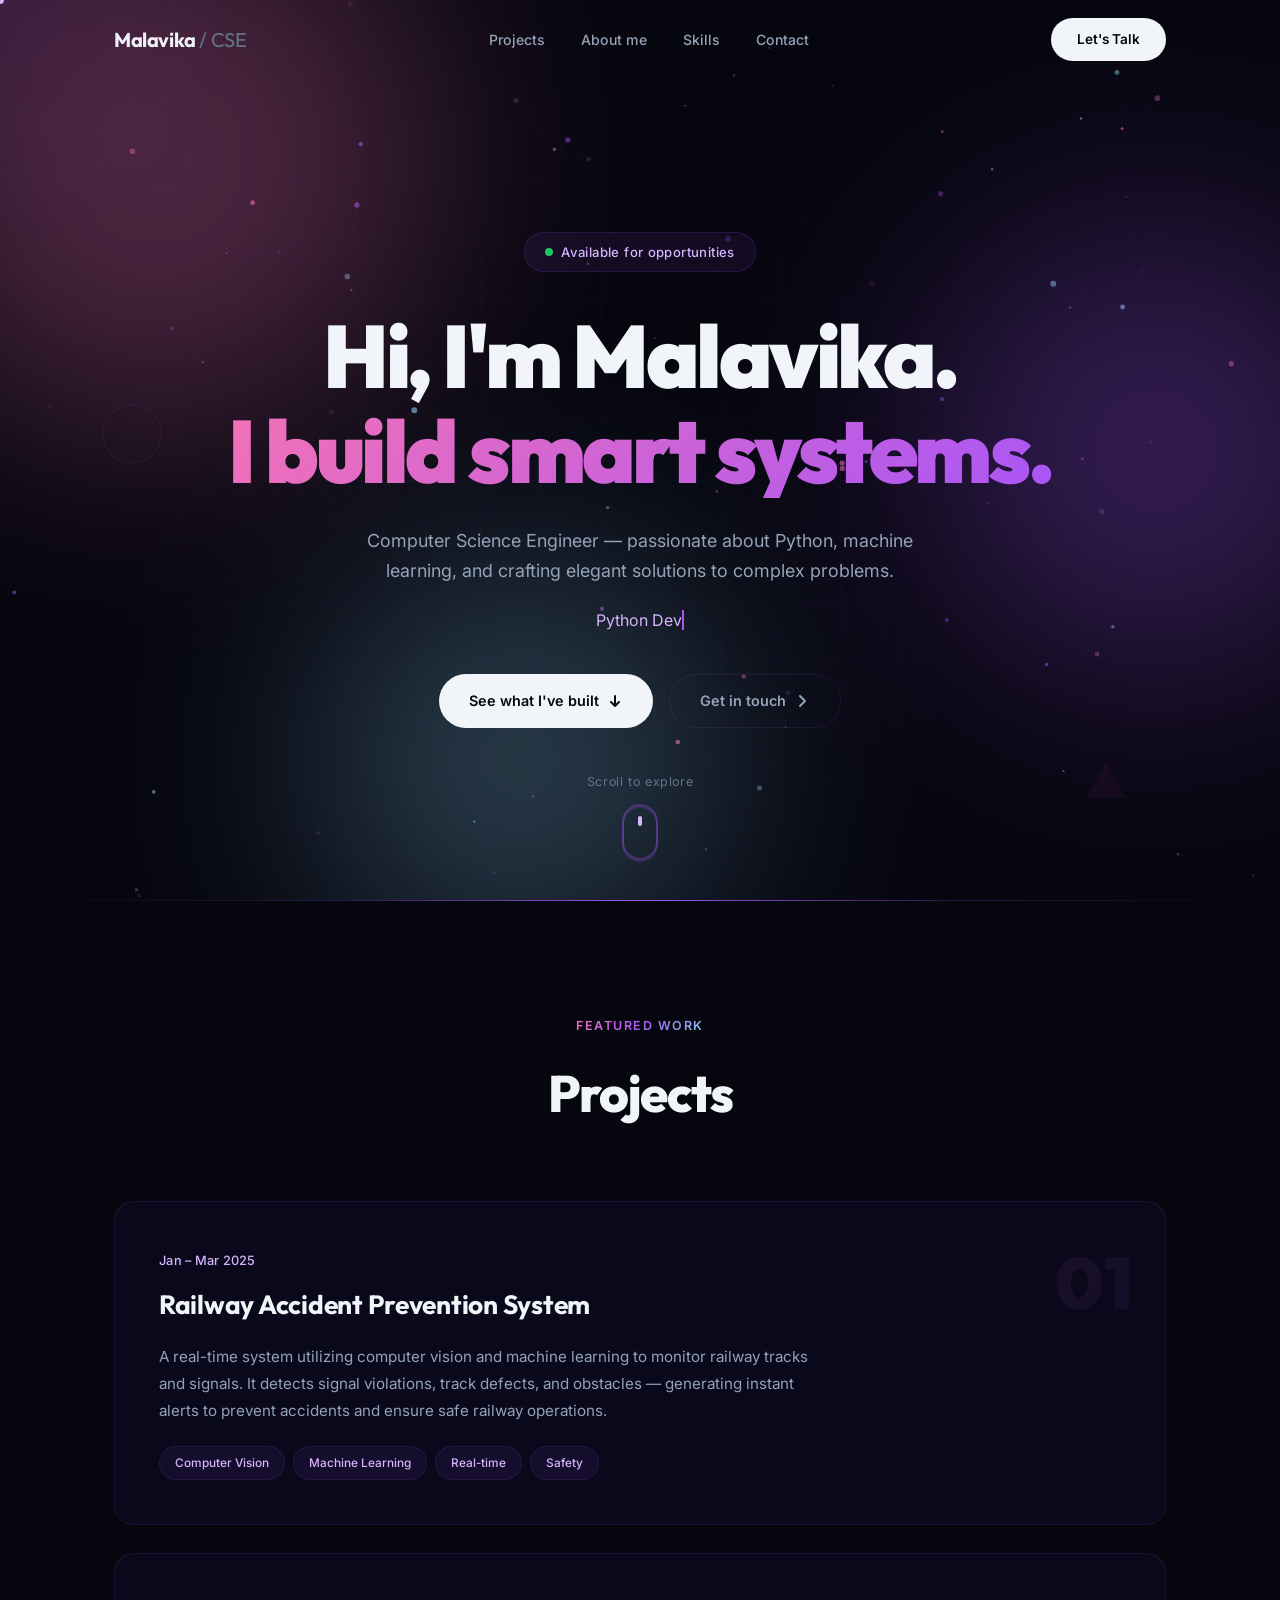
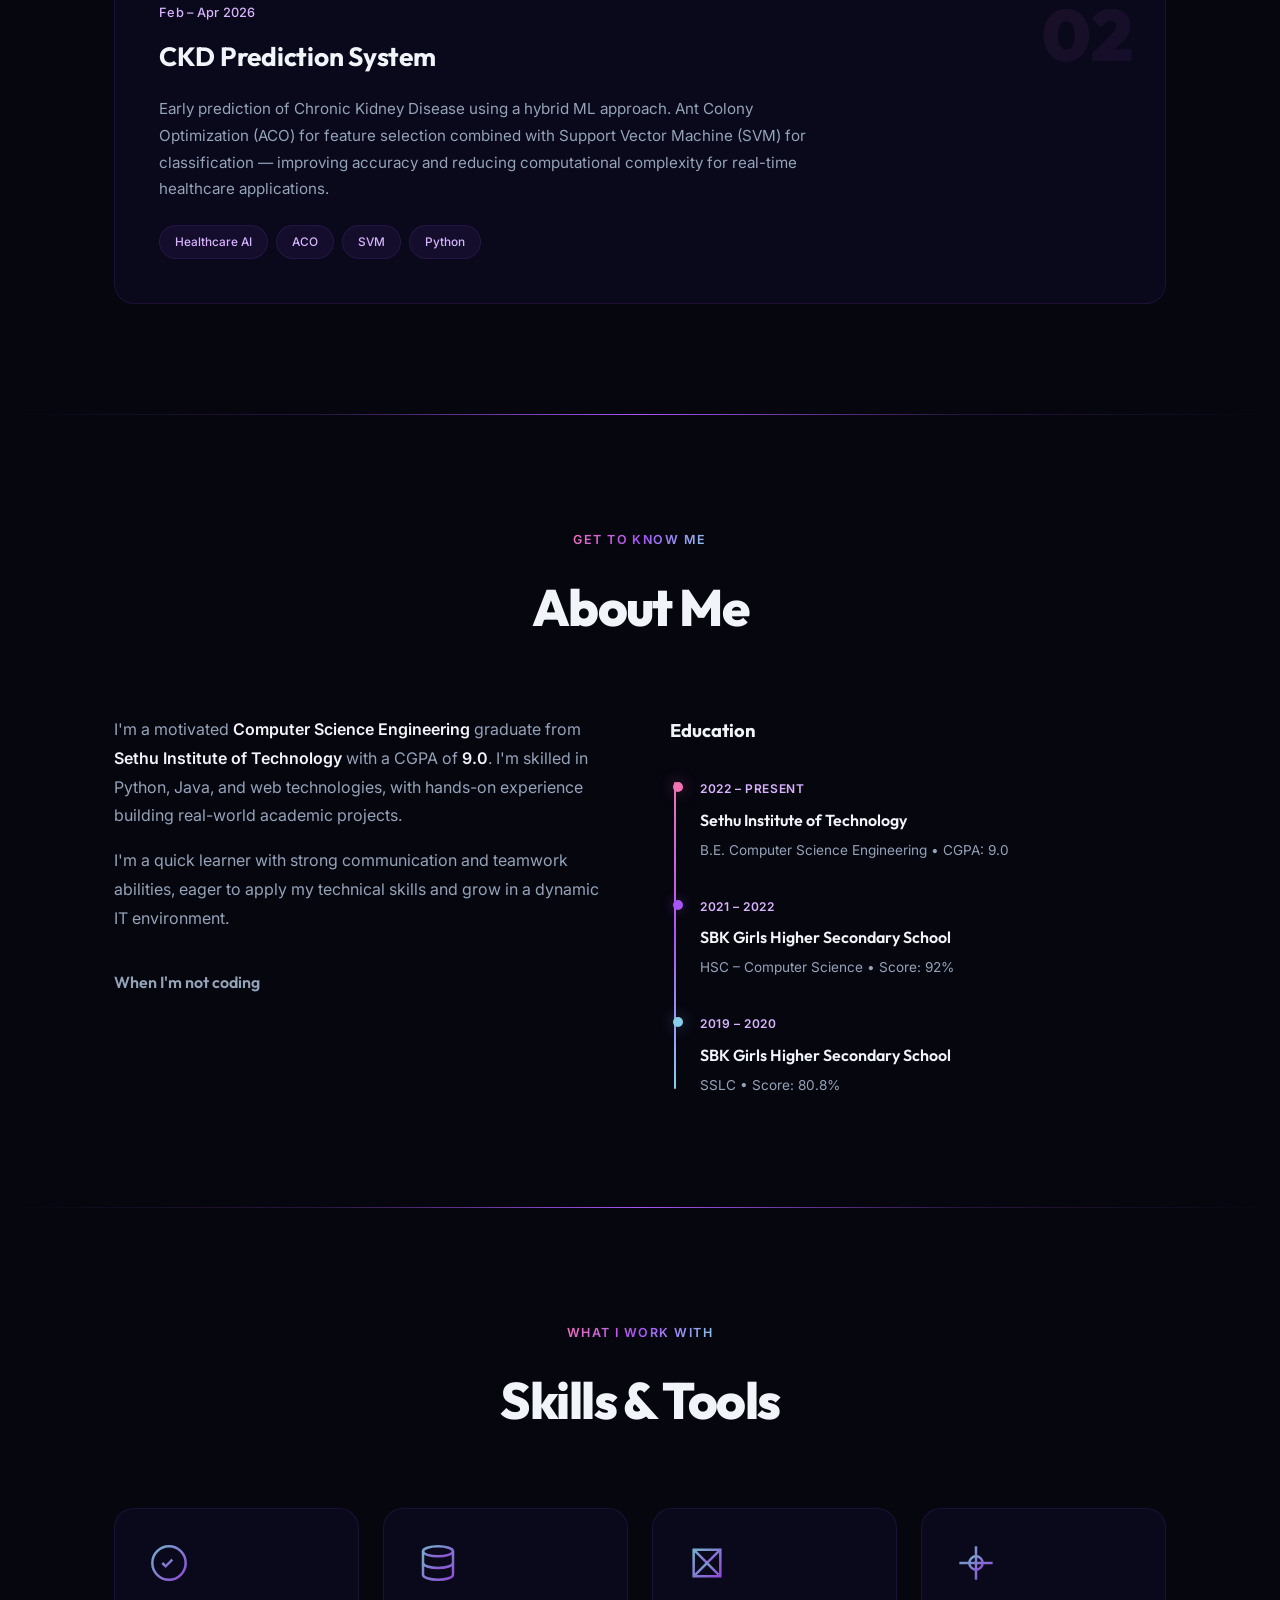
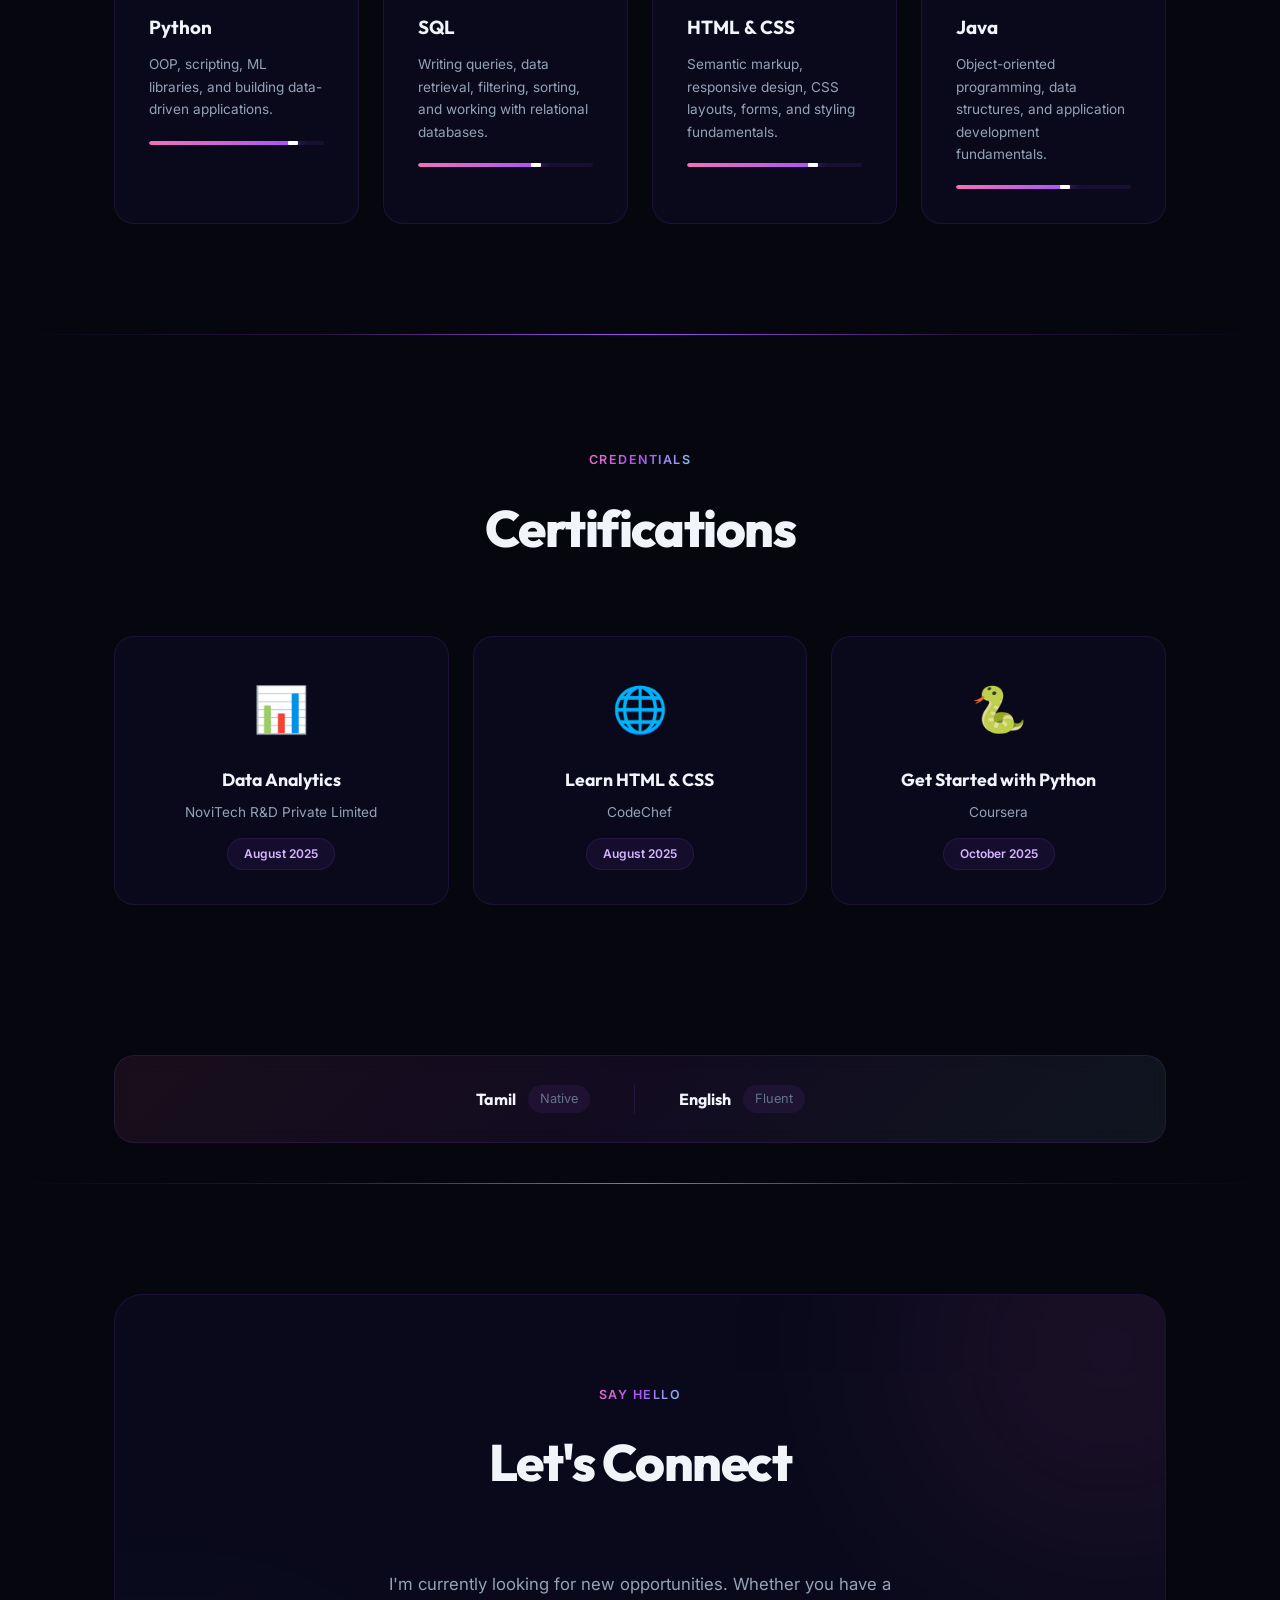
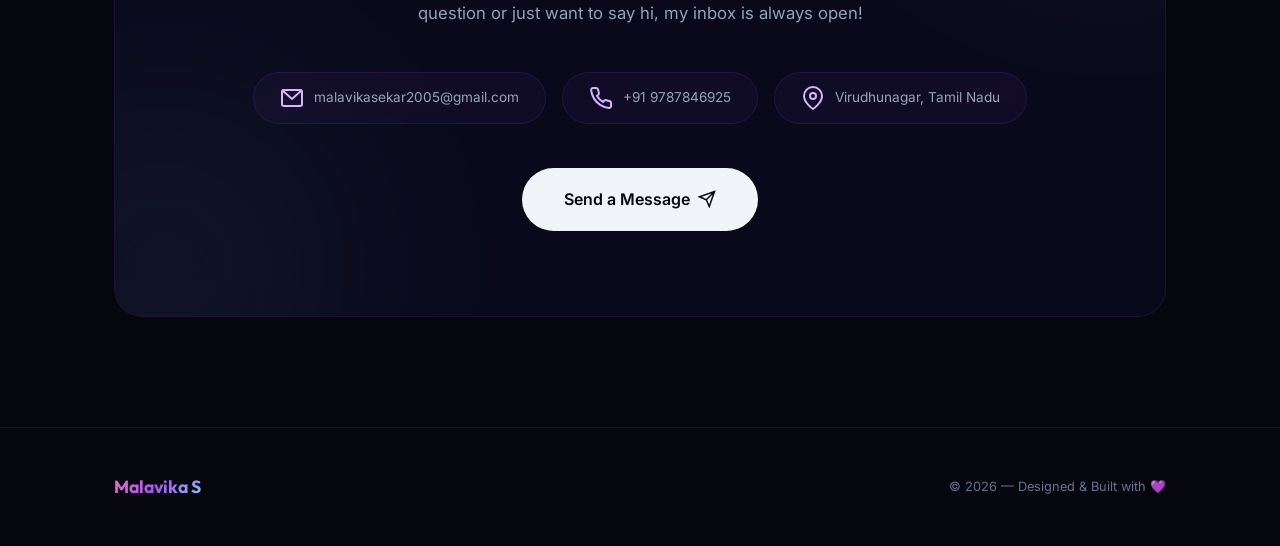
==== commit f501a13b: "malex2" ====
--- a/index.html
+++ b/index.html
@@ -4,7 +4,7 @@
     <meta charset="UTF-8">
     <meta name="viewport" content="width=device-width, initial-scale=1.0">
     <meta name="description" content="Malavika S — Computer Science Engineer. Portfolio showcasing projects, skills, and experience in Python, Java, and web technologies.">
-    <title>Malavika S | Portfolio</title>
+    <title>Malexsa| Portfolio</title>
     <link rel="preconnect" href="https://fonts.googleapis.com">
     <link rel="preconnect" href="https://fonts.gstatic.com" crossorigin>
     <link href="https://fonts.googleapis.com/css2?family=Inter:wght@300;400;500;600;700;800;900&family=Outfit:wght@300;400;500;600;700;800;900&display=swap" rel="stylesheet">
@@ -12,17 +12,26 @@
 </head>
 <body>
 
+    <!-- ============ PAGE LOADER ============ -->
+    <div class="page-loader" id="page-loader">
+        <span class="loader-logo">M.</span>
+    </div>
+
+    <!-- ============ CUSTOM CURSOR ============ -->
+    <div class="cursor-glow" id="cursor-glow"></div>
+    <div class="cursor-dot" id="cursor-dot"></div>
+
     <!-- ============ NAVBAR ============ -->
     <nav class="navbar" id="navbar">
         <div class="nav-container">
             <a href="#" class="nav-logo">Malavika<span class="logo-accent"> / CSE</span></a>
             <ul class="nav-links" id="nav-links">
-                <li><a href="#projects">Projects</a></li>
-                <li><a href="#about">About me</a></li>
-                <li><a href="#skills">Skills</a></li>
-                <li><a href="#contact">Contact</a></li>
+                <li><a href="#projects" data-section="projects">Projects</a></li>
+                <li><a href="#about" data-section="about">About me</a></li>
+                <li><a href="#skills" data-section="skills">Skills</a></li>
+                <li><a href="#contact" data-section="contact">Contact</a></li>
             </ul>
-            <a href="#contact" class="nav-cta">Let's Talk</a>
+            <a href="#contact" class="nav-cta"><span>Let's Talk</span></a>
             <button class="hamburger" id="hamburger" aria-label="Toggle menu">
                 <span></span><span></span><span></span>
             </button>
@@ -31,19 +40,39 @@
 
     <!-- ============ HERO ============ -->
     <section class="hero" id="hero">
+        <!-- Particle Canvas -->
+        <canvas id="particle-canvas"></canvas>
+
+        <!-- Background Orbs -->
         <div class="hero-bg-orbs">
             <div class="orb orb-1"></div>
             <div class="orb orb-2"></div>
             <div class="orb orb-3"></div>
         </div>
+
+        <!-- Floating Geometric Shapes -->
+        <div class="floating-shapes">
+            <div class="shape shape-circle shape-1"></div>
+            <div class="shape shape-triangle shape-2"></div>
+            <div class="shape shape-square shape-3"></div>
+            <div class="shape shape-ring shape-4"></div>
+            <div class="shape shape-circle shape-5"></div>
+            <div class="shape shape-triangle shape-6"></div>
+        </div>
+
         <div class="hero-content">
-            <div class="hero-badge">● Available for opportunities</div>
+            <div class="hero-badge">
+                <span class="badge-dot"></span>
+                Available for opportunities
+            </div>
             <h1 class="hero-title">
-                Hi, I'm Malavika.
-                <br>
-                <span class="gradient-text">I build smart systems.</span>
+                <span class="line"><span class="line-inner">Hi, I'm Malavika.</span></span>
+                <span class="line"><span class="line-inner"><span class="gradient-text">I build smart systems.</span></span></span>
             </h1>
             <p class="hero-subtitle">Computer Science Engineer — passionate about Python, machine learning, and crafting elegant solutions to complex problems.</p>
+            <div class="hero-roles" id="hero-roles">
+                <span class="typewriter-text" id="typewriter"></span>
+            </div>
             <div class="hero-actions">
                 <a href="#projects" class="btn btn-primary">
                     See what I've built
@@ -55,23 +84,29 @@
                 </a>
             </div>
         </div>
+
         <div class="scroll-indicator">
-            <span>Real projects. Real impact</span>
-            <svg width="16" height="16" viewBox="0 0 16 16" fill="none"><path d="M8 3v10M8 13l4-4M8 13L4 9" stroke="currentColor" stroke-width="1.5" stroke-linecap="round" stroke-linejoin="round"/></svg>
+            <span>Scroll to explore</span>
+            <div class="scroll-ring">
+                <div class="scroll-pulse"></div>
+            </div>
         </div>
     </section>
+
+    <!-- ============ SECTION DIVIDER ============ -->
+    <div class="section-divider" data-animate="scale"></div>
 
     <!-- ============ PROJECTS ============ -->
     <section class="section projects" id="projects">
         <div class="container">
-            <div class="section-header">
+            <div class="section-header" data-animate>
                 <span class="section-tag">Featured Work</span>
                 <h2 class="section-title">Projects</h2>
             </div>
             <div class="projects-grid">
 
                 <!-- Project 1 -->
-                <div class="project-card" id="project-railway">
+                <div class="project-card" id="project-railway" data-animate data-tilt>
                     <div class="project-card-glow"></div>
                     <div class="project-number">01</div>
                     <div class="project-content">
@@ -90,7 +125,7 @@
                 </div>
 
                 <!-- Project 2 -->
-                <div class="project-card" id="project-ckd">
+                <div class="project-card" id="project-ckd" data-animate data-tilt>
                     <div class="project-card-glow"></div>
                     <div class="project-number">02</div>
                     <div class="project-content">
@@ -112,39 +147,41 @@
         </div>
     </section>
 
+    <div class="section-divider" data-animate="scale"></div>
+
     <!-- ============ ABOUT ============ -->
     <section class="section about" id="about">
         <div class="container">
-            <div class="section-header">
+            <div class="section-header" data-animate>
                 <span class="section-tag">Get to know me</span>
                 <h2 class="section-title">About Me</h2>
             </div>
             <div class="about-grid">
-                <div class="about-text">
+                <div class="about-text" data-animate="fade-left">
                     <p>I'm a motivated <strong>Computer Science Engineering</strong> graduate from <strong>Sethu Institute of Technology</strong> with a CGPA of <strong>9.0</strong>. I'm skilled in Python, Java, and web technologies, with hands-on experience building real-world academic projects.</p>
                     <p>I'm a quick learner with strong communication and teamwork abilities, eager to apply my technical skills and grow in a dynamic IT environment.</p>
                     <div class="about-interests">
                         <h4>When I'm not coding</h4>
                         <div class="interest-chips">
-                            <span class="interest-chip">
+                            <span class="interest-chip" data-animate>
                                 <svg width="18" height="18" viewBox="0 0 24 24" fill="none" stroke="currentColor" stroke-width="2"><path d="M12 19l-7-7 7-7M5 12h14"/></svg>
                                 Drawing & Art
                             </span>
-                            <span class="interest-chip">
+                            <span class="interest-chip" data-animate>
                                 <svg width="18" height="18" viewBox="0 0 24 24" fill="none" stroke="currentColor" stroke-width="2"><circle cx="12" cy="12" r="10"/><path d="M2 12h20M12 2a15 15 0 010 20M12 2a15 15 0 000 20"/></svg>
                                 Traveling
                             </span>
-                            <span class="interest-chip">
+                            <span class="interest-chip" data-animate>
                                 <svg width="18" height="18" viewBox="0 0 24 24" fill="none" stroke="currentColor" stroke-width="2"><path d="M9 18V5l12-2v13"/><circle cx="6" cy="18" r="3"/><circle cx="18" cy="16" r="3"/></svg>
                                 Music
                             </span>
                         </div>
                     </div>
                 </div>
-                <div class="about-education">
+                <div class="about-education" data-animate="fade-right">
                     <h4>Education</h4>
                     <div class="timeline">
-                        <div class="timeline-item">
+                        <div class="timeline-item" data-animate>
                             <div class="timeline-dot"></div>
                             <div class="timeline-content">
                                 <span class="timeline-date">2022 – Present</span>
@@ -152,7 +189,7 @@
                                 <p>B.E. Computer Science Engineering • CGPA: 9.0</p>
                             </div>
                         </div>
-                        <div class="timeline-item">
+                        <div class="timeline-item" data-animate>
                             <div class="timeline-dot"></div>
                             <div class="timeline-content">
                                 <span class="timeline-date">2021 – 2022</span>
@@ -160,7 +197,7 @@
                                 <p>HSC – Computer Science • Score: 92%</p>
                             </div>
                         </div>
-                        <div class="timeline-item">
+                        <div class="timeline-item" data-animate>
                             <div class="timeline-dot"></div>
                             <div class="timeline-content">
                                 <span class="timeline-date">2019 – 2020</span>
@@ -174,15 +211,17 @@
         </div>
     </section>
 
+    <div class="section-divider" data-animate="scale"></div>
+
     <!-- ============ SKILLS ============ -->
     <section class="section skills" id="skills">
         <div class="container">
-            <div class="section-header">
+            <div class="section-header" data-animate>
                 <span class="section-tag">What I work with</span>
                 <h2 class="section-title">Skills & Tools</h2>
             </div>
             <div class="skills-grid">
-                <div class="skill-card" id="skill-python">
+                <div class="skill-card stagger-1" id="skill-python" data-animate data-tilt>
                     <div class="skill-icon">
                         <svg width="40" height="40" viewBox="0 0 24 24" fill="none" stroke="url(#grad1)" stroke-width="1.5"><defs><linearGradient id="grad1" x1="0%" y1="0%" x2="100%" y2="100%"><stop offset="0%" style="stop-color:#87CEEB"/><stop offset="100%" style="stop-color:#A855F7"/></linearGradient></defs><path d="M12 2C6.48 2 2 6.48 2 12s4.48 10 10 10 10-4.48 10-10S17.52 2 12 2z"/><path d="M8 12l2 2 4-4"/></svg>
                     </div>
@@ -190,7 +229,7 @@
                     <p>OOP, scripting, ML libraries, and building data-driven applications.</p>
                     <div class="skill-bar"><div class="skill-fill" style="--fill-width: 85%"></div></div>
                 </div>
-                <div class="skill-card" id="skill-sql">
+                <div class="skill-card stagger-2" id="skill-sql" data-animate data-tilt>
                     <div class="skill-icon">
                         <svg width="40" height="40" viewBox="0 0 24 24" fill="none" stroke="url(#grad1)" stroke-width="1.5"><ellipse cx="12" cy="5" rx="9" ry="3"/><path d="M21 12c0 1.66-4 3-9 3s-9-1.34-9-3"/><path d="M3 5v14c0 1.66 4 3 9 3s9-1.34 9-3V5"/></svg>
                     </div>
@@ -198,7 +237,7 @@
                     <p>Writing queries, data retrieval, filtering, sorting, and working with relational databases.</p>
                     <div class="skill-bar"><div class="skill-fill" style="--fill-width: 70%"></div></div>
                 </div>
-                <div class="skill-card" id="skill-html-css">
+                <div class="skill-card stagger-3" id="skill-html-css" data-animate data-tilt>
                     <div class="skill-icon">
                         <svg width="40" height="40" viewBox="0 0 24 24" fill="none" stroke="url(#grad1)" stroke-width="1.5"><path d="M4 4h16v16H4z"/><path d="M4 4l8 8 8-8"/><path d="M4 20l8-8 8 8"/></svg>
                     </div>
@@ -206,7 +245,7 @@
                     <p>Semantic markup, responsive design, CSS layouts, forms, and styling fundamentals.</p>
                     <div class="skill-bar"><div class="skill-fill" style="--fill-width: 75%"></div></div>
                 </div>
-                <div class="skill-card" id="skill-java">
+                <div class="skill-card stagger-4" id="skill-java" data-animate data-tilt>
                     <div class="skill-icon">
                         <svg width="40" height="40" viewBox="0 0 24 24" fill="none" stroke="url(#grad1)" stroke-width="1.5"><path d="M2 12h20M12 2v20"/><circle cx="12" cy="12" r="4"/></svg>
                     </div>
@@ -218,27 +257,29 @@
         </div>
     </section>
 
+    <div class="section-divider" data-animate="scale"></div>
+
     <!-- ============ CERTIFICATIONS ============ -->
     <section class="section certifications" id="certifications">
         <div class="container">
-            <div class="section-header">
+            <div class="section-header" data-animate>
                 <span class="section-tag">Credentials</span>
                 <h2 class="section-title">Certifications</h2>
             </div>
             <div class="cert-grid">
-                <div class="cert-card" id="cert-data-analytics">
+                <div class="cert-card stagger-1" id="cert-data-analytics" data-animate data-tilt>
                     <div class="cert-icon">📊</div>
                     <h3>Data Analytics</h3>
                     <p class="cert-issuer">NoviTech R&D Private Limited</p>
                     <span class="cert-date">August 2025</span>
                 </div>
-                <div class="cert-card" id="cert-html-css">
+                <div class="cert-card stagger-2" id="cert-html-css" data-animate data-tilt>
                     <div class="cert-icon">🌐</div>
                     <h3>Learn HTML & CSS</h3>
                     <p class="cert-issuer">CodeChef</p>
                     <span class="cert-date">August 2025</span>
                 </div>
-                <div class="cert-card" id="cert-python">
+                <div class="cert-card stagger-3" id="cert-python" data-animate data-tilt>
                     <div class="cert-icon">🐍</div>
                     <h3>Get Started with Python</h3>
                     <p class="cert-issuer">Coursera</p>
@@ -251,7 +292,7 @@
     <!-- ============ LANGUAGES ============ -->
     <section class="section languages" id="languages">
         <div class="container">
-            <div class="languages-bar">
+            <div class="languages-bar" data-animate>
                 <div class="lang-item">
                     <span class="lang-name">Tamil</span>
                     <span class="lang-level">Native</span>
@@ -265,10 +306,12 @@
         </div>
     </section>
 
+    <div class="section-divider" data-animate="scale"></div>
+
     <!-- ============ CONTACT ============ -->
     <section class="section contact" id="contact">
         <div class="container">
-            <div class="contact-wrapper">
+            <div class="contact-wrapper" data-animate>
                 <div class="contact-bg-orbs">
                     <div class="orb orb-4"></div>
                     <div class="orb orb-5"></div>
@@ -311,13 +354,227 @@
     </footer>
 
     <script>
-        // Navbar scroll effect
+    /* ============================================
+       ANIMATION ENGINE
+       ============================================ */
+    (function() {
+        'use strict';
+
+        // ─── Page Loader ───
+        window.addEventListener('load', () => {
+            setTimeout(() => {
+                document.getElementById('page-loader').classList.add('loaded');
+            }, 600);
+        });
+
+        // ─── Custom Cursor ───
+        const cursorGlow = document.getElementById('cursor-glow');
+        const cursorDot = document.getElementById('cursor-dot');
+        let mouseX = 0, mouseY = 0;
+        let cursorGlowX = 0, cursorGlowY = 0;
+        let cursorDotX = 0, cursorDotY = 0;
+
+        document.addEventListener('mousemove', (e) => {
+            mouseX = e.clientX;
+            mouseY = e.clientY;
+        });
+
+        function animateCursor() {
+            // Smooth follow for glow
+            cursorGlowX += (mouseX - cursorGlowX) * 0.08;
+            cursorGlowY += (mouseY - cursorGlowY) * 0.08;
+            cursorGlow.style.left = cursorGlowX + 'px';
+            cursorGlow.style.top = cursorGlowY + 'px';
+
+            // Faster follow for dot
+            cursorDotX += (mouseX - cursorDotX) * 0.2;
+            cursorDotY += (mouseY - cursorDotY) * 0.2;
+            cursorDot.style.left = cursorDotX + 'px';
+            cursorDot.style.top = cursorDotY + 'px';
+
+            requestAnimationFrame(animateCursor);
+        }
+        animateCursor();
+
+        // Hover state for cursor
+        const hoverables = document.querySelectorAll('a, button, .tag, .interest-chip, .btn');
+        hoverables.forEach(el => {
+            el.addEventListener('mouseenter', () => cursorDot.classList.add('hovering'));
+            el.addEventListener('mouseleave', () => cursorDot.classList.remove('hovering'));
+        });
+
+        // ─── Particle Canvas ───
+        const canvas = document.getElementById('particle-canvas');
+        const ctx = canvas.getContext('2d');
+        let particles = [];
+        let canvasMouseX = 0, canvasMouseY = 0;
+
+        function resizeCanvas() {
+            const hero = document.getElementById('hero');
+            canvas.width = hero.offsetWidth;
+            canvas.height = hero.offsetHeight;
+        }
+        resizeCanvas();
+        window.addEventListener('resize', resizeCanvas);
+
+        class Particle {
+            constructor() {
+                this.reset();
+            }
+
+            reset() {
+                this.x = Math.random() * canvas.width;
+                this.y = Math.random() * canvas.height;
+                this.size = Math.random() * 2.5 + 0.5;
+                this.speedX = (Math.random() - 0.5) * 0.5;
+                this.speedY = (Math.random() - 0.5) * 0.5;
+                this.opacity = Math.random() * 0.5 + 0.1;
+                this.color = ['rgba(168, 85, 247,', 'rgba(244, 114, 182,', 'rgba(135, 206, 235,'][Math.floor(Math.random() * 3)];
+            }
+
+            update() {
+                this.x += this.speedX;
+                this.y += this.speedY;
+
+                // Mouse repulsion
+                const dx = this.x - canvasMouseX;
+                const dy = this.y - canvasMouseY;
+                const dist = Math.sqrt(dx * dx + dy * dy);
+                if (dist < 120) {
+                    const force = (120 - dist) / 120;
+                    this.x += (dx / dist) * force * 2;
+                    this.y += (dy / dist) * force * 2;
+                }
+
+                // Wrap around
+                if (this.x < 0) this.x = canvas.width;
+                if (this.x > canvas.width) this.x = 0;
+                if (this.y < 0) this.y = canvas.height;
+                if (this.y > canvas.height) this.y = 0;
+            }
+
+            draw() {
+                ctx.beginPath();
+                ctx.arc(this.x, this.y, this.size, 0, Math.PI * 2);
+                ctx.fillStyle = this.color + this.opacity + ')';
+                ctx.fill();
+            }
+        }
+
+        // Create particles
+        const particleCount = Math.min(80, Math.floor((canvas.width * canvas.height) / 15000));
+        for (let i = 0; i < particleCount; i++) {
+            particles.push(new Particle());
+        }
+
+        function drawConnections() {
+            for (let i = 0; i < particles.length; i++) {
+                for (let j = i + 1; j < particles.length; j++) {
+                    const dx = particles[i].x - particles[j].x;
+                    const dy = particles[i].y - particles[j].y;
+                    const dist = Math.sqrt(dx * dx + dy * dy);
+
+                    if (dist < 150) {
+                        const opacity = (1 - dist / 150) * 0.15;
+                        ctx.beginPath();
+                        ctx.moveTo(particles[i].x, particles[i].y);
+                        ctx.lineTo(particles[j].x, particles[j].y);
+                        ctx.strokeStyle = `rgba(168, 85, 247, ${opacity})`;
+                        ctx.lineWidth = 0.5;
+                        ctx.stroke();
+                    }
+                }
+            }
+        }
+
+        function animateParticles() {
+            ctx.clearRect(0, 0, canvas.width, canvas.height);
+            particles.forEach(p => {
+                p.update();
+                p.draw();
+            });
+            drawConnections();
+            requestAnimationFrame(animateParticles);
+        }
+        animateParticles();
+
+        // Track mouse for particles
+        document.getElementById('hero').addEventListener('mousemove', (e) => {
+            const rect = canvas.getBoundingClientRect();
+            canvasMouseX = e.clientX - rect.left;
+            canvasMouseY = e.clientY - rect.top;
+        });
+
+        // ─── Typewriter Effect ───
+        const roles = [
+            'Python Developer 🐍',
+            'Machine Learning Enthusiast 🤖',
+            'Problem Solver 💡',
+            'Web Developer 🌐',
+            'Quick Learner 🚀'
+        ];
+        let roleIndex = 0;
+        let charIndex = 0;
+        let isDeleting = false;
+        const typewriterEl = document.getElementById('typewriter');
+
+        function typeWriter() {
+            const currentRole = roles[roleIndex];
+
+            if (!isDeleting) {
+                typewriterEl.textContent = currentRole.substring(0, charIndex + 1);
+                charIndex++;
+
+                if (charIndex === currentRole.length) {
+                    isDeleting = true;
+                    setTimeout(typeWriter, 2000);
+                    return;
+                }
+            } else {
+                typewriterEl.textContent = currentRole.substring(0, charIndex - 1);
+                charIndex--;
+
+                if (charIndex === 0) {
+                    isDeleting = false;
+                    roleIndex = (roleIndex + 1) % roles.length;
+                }
+            }
+
+            const speed = isDeleting ? 40 : 80;
+            setTimeout(typeWriter, speed);
+        }
+        setTimeout(typeWriter, 1800);
+
+        // ─── Navbar Scroll Effect ───
         const navbar = document.getElementById('navbar');
         window.addEventListener('scroll', () => {
             navbar.classList.toggle('scrolled', window.scrollY > 50);
         });
 
-        // Mobile hamburger
+        // ─── Active Nav Link ───
+        const sections = document.querySelectorAll('section[id]');
+        const navLinksAll = document.querySelectorAll('.nav-links a[data-section]');
+
+        function updateActiveNav() {
+            const scrollY = window.scrollY + 200;
+            sections.forEach(section => {
+                const top = section.offsetTop;
+                const height = section.offsetHeight;
+                const id = section.getAttribute('id');
+
+                if (scrollY >= top && scrollY < top + height) {
+                    navLinksAll.forEach(link => {
+                        link.classList.remove('active');
+                        if (link.getAttribute('data-section') === id) {
+                            link.classList.add('active');
+                        }
+                    });
+                }
+            });
+        }
+        window.addEventListener('scroll', updateActiveNav);
+
+        // ─── Mobile Hamburger ───
         const hamburger = document.getElementById('hamburger');
         const navLinks = document.getElementById('nav-links');
         hamburger.addEventListener('click', () => {
@@ -333,7 +590,7 @@
             });
         });
 
-        // Smooth scroll
+        // ─── Smooth Scroll ───
         document.querySelectorAll('a[href^="#"]').forEach(anchor => {
             anchor.addEventListener('click', function (e) {
                 e.preventDefault();
@@ -344,32 +601,91 @@
             });
         });
 
-        // Scroll-triggered animations
-        const observerOptions = { threshold: 0.1, rootMargin: '0px 0px -50px 0px' };
-        const observer = new IntersectionObserver((entries) => {
+        // ─── Scroll-Triggered Animations ───
+        const animateElements = document.querySelectorAll('[data-animate]');
+        const animateObserver = new IntersectionObserver((entries) => {
             entries.forEach(entry => {
                 if (entry.isIntersecting) {
                     entry.target.classList.add('animate-in');
-                    observer.unobserve(entry.target);
-                }
-            });
-        }, observerOptions);
-
-        document.querySelectorAll('.project-card, .skill-card, .cert-card, .about-grid, .timeline-item, .contact-wrapper').forEach(el => {
-            observer.observe(el);
-        });
-
-        // Skill bar animation
+                    animateObserver.unobserve(entry.target);
+                }
+            });
+        }, {
+            threshold: 0.1,
+            rootMargin: '0px 0px -60px 0px'
+        });
+
+        animateElements.forEach(el => animateObserver.observe(el));
+
+        // ─── Skill Bar Animation ───
         const skillObserver = new IntersectionObserver((entries) => {
             entries.forEach(entry => {
                 if (entry.isIntersecting) {
-                    entry.target.querySelector('.skill-fill').classList.add('fill-animate');
+                    const fill = entry.target.querySelector('.skill-fill');
+                    if (fill) fill.classList.add('fill-animate');
                     skillObserver.unobserve(entry.target);
                 }
             });
         }, { threshold: 0.5 });
 
         document.querySelectorAll('.skill-card').forEach(el => skillObserver.observe(el));
+
+        // ─── 3D Card Tilt Effect ───
+        const tiltCards = document.querySelectorAll('[data-tilt]');
+
+        tiltCards.forEach(card => {
+            card.addEventListener('mousemove', (e) => {
+                const rect = card.getBoundingClientRect();
+                const x = e.clientX - rect.left;
+                const y = e.clientY - rect.top;
+                const centerX = rect.width / 2;
+                const centerY = rect.height / 2;
+
+                const rotateX = ((y - centerY) / centerY) * -5;
+                const rotateY = ((x - centerX) / centerX) * 5;
+
+                card.style.transform = `perspective(1000px) rotateX(${rotateX}deg) rotateY(${rotateY}deg) scale3d(1.02, 1.02, 1.02)`;
+
+                // Update spotlight position
+                const percentX = (x / rect.width) * 100;
+                const percentY = (y / rect.height) * 100;
+                card.style.setProperty('--mouse-x', percentX + '%');
+                card.style.setProperty('--mouse-y', percentY + '%');
+            });
+
+            card.addEventListener('mouseleave', () => {
+                card.style.transform = 'perspective(1000px) rotateX(0) rotateY(0) scale3d(1, 1, 1)';
+                card.style.transition = 'transform 0.5s ease';
+            });
+
+            card.addEventListener('mouseenter', () => {
+                card.style.transition = 'transform 0.1s ease';
+            });
+        });
+
+        // ─── Section Divider Visibility ───
+        const dividers = document.querySelectorAll('.section-divider');
+        const dividerObserver = new IntersectionObserver((entries) => {
+            entries.forEach(entry => {
+                if (entry.isIntersecting) {
+                    entry.target.classList.add('visible');
+                }
+            });
+        }, { threshold: 0.5 });
+
+        dividers.forEach(d => dividerObserver.observe(d));
+
+        // ─── Parallax Floating Shapes ───
+        const shapes = document.querySelectorAll('.shape');
+        window.addEventListener('scroll', () => {
+            const scrollY = window.scrollY;
+            shapes.forEach((shape, i) => {
+                const speed = (i + 1) * 0.02;
+                shape.style.transform += ` translateY(${scrollY * speed}px)`;
+            });
+        });
+
+    })();
     </script>
 </body>
 </html>
--- a/style.css
+++ b/style.css
@@ -1,6 +1,6 @@
 /* ===================================
-   MALAVIKA S — PORTFOLIO
-   Colors: Pink, Sky Blue, Purple
+   MALAVIKA S — ANIMATED PORTFOLIO
+   Premium Dark Theme + Animations
    =================================== */
 
 /* ---------- CSS Variables ---------- */
@@ -15,21 +15,21 @@
     --purple-light: #D8B4FE;
     --purple-dark: #7C3AED;
 
-    --bg-primary: #0B0B1A;
-    --bg-secondary: #0F0F2D;
-    --bg-card: rgba(15, 15, 45, 0.6);
-    --bg-card-hover: rgba(25, 25, 65, 0.8);
+    --bg-primary: #06060F;
+    --bg-secondary: #0A0A1E;
+    --bg-card: rgba(12, 12, 35, 0.65);
+    --bg-card-hover: rgba(20, 20, 55, 0.85);
 
     --text-primary: #F1F5F9;
     --text-secondary: #94A3B8;
     --text-muted: #64748B;
 
-    --border-color: rgba(168, 85, 247, 0.15);
-    --border-hover: rgba(168, 85, 247, 0.35);
+    --border-color: rgba(168, 85, 247, 0.12);
+    --border-hover: rgba(168, 85, 247, 0.4);
 
     --gradient-main: linear-gradient(135deg, var(--pink) 0%, var(--purple) 50%, var(--sky) 100%);
-    --gradient-subtle: linear-gradient(135deg, rgba(244, 114, 182, 0.1), rgba(168, 85, 247, 0.1), rgba(135, 206, 235, 0.1));
-    --gradient-card: linear-gradient(135deg, rgba(244, 114, 182, 0.05), rgba(168, 85, 247, 0.08));
+    --gradient-subtle: linear-gradient(135deg, rgba(244, 114, 182, 0.08), rgba(168, 85, 247, 0.08), rgba(135, 206, 235, 0.08));
+    --gradient-card: linear-gradient(135deg, rgba(244, 114, 182, 0.04), rgba(168, 85, 247, 0.06));
 
     --font-heading: 'Outfit', sans-serif;
     --font-body: 'Inter', sans-serif;
@@ -40,8 +40,9 @@
     --radius-xl: 28px;
     --radius-full: 9999px;
 
-    --transition: 0.3s cubic-bezier(0.4, 0, 0.2, 1);
-    --transition-slow: 0.5s cubic-bezier(0.4, 0, 0.2, 1);
+    --transition: 0.35s cubic-bezier(0.4, 0, 0.2, 1);
+    --transition-slow: 0.6s cubic-bezier(0.4, 0, 0.2, 1);
+    --transition-spring: 0.5s cubic-bezier(0.34, 1.56, 0.64, 1);
 }
 
 /* ---------- Reset & Base ---------- */
@@ -63,6 +64,11 @@
     line-height: 1.7;
     overflow-x: hidden;
     -webkit-font-smoothing: antialiased;
+    cursor: none;
+}
+
+a, button, input, textarea {
+    cursor: none;
 }
 
 a {
@@ -79,6 +85,145 @@
     max-width: 1100px;
     margin: 0 auto;
     padding: 0 24px;
+}
+
+/* ---------- Custom Cursor Glow ---------- */
+.cursor-glow {
+    position: fixed;
+    width: 500px;
+    height: 500px;
+    border-radius: 50%;
+    background: radial-gradient(circle, rgba(168, 85, 247, 0.08) 0%, rgba(168, 85, 247, 0.03) 30%, transparent 70%);
+    pointer-events: none;
+    z-index: 9999;
+    transform: translate(-50%, -50%);
+    transition: opacity 0.3s ease;
+    will-change: left, top;
+}
+
+.cursor-dot {
+    position: fixed;
+    width: 8px;
+    height: 8px;
+    border-radius: 50%;
+    background: var(--purple-light);
+    pointer-events: none;
+    z-index: 10000;
+    transform: translate(-50%, -50%);
+    transition: width 0.2s ease, height 0.2s ease, background 0.2s ease;
+    will-change: left, top;
+    box-shadow: 0 0 15px rgba(168, 85, 247, 0.5);
+}
+
+.cursor-dot.hovering {
+    width: 40px;
+    height: 40px;
+    background: rgba(168, 85, 247, 0.15);
+    border: 2px solid var(--purple-light);
+    box-shadow: 0 0 30px rgba(168, 85, 247, 0.3);
+}
+
+/* ---------- Particle Canvas ---------- */
+#particle-canvas {
+    position: absolute;
+    top: 0;
+    left: 0;
+    width: 100%;
+    height: 100%;
+    z-index: 0;
+    pointer-events: none;
+}
+
+/* ---------- Floating Shapes ---------- */
+.floating-shapes {
+    position: absolute;
+    inset: 0;
+    overflow: hidden;
+    pointer-events: none;
+    z-index: 0;
+}
+
+.shape {
+    position: absolute;
+    opacity: 0.06;
+    will-change: transform;
+}
+
+.shape-circle {
+    border-radius: 50%;
+    border: 2px solid var(--purple);
+}
+
+.shape-triangle {
+    width: 0;
+    height: 0;
+    border-left: 20px solid transparent;
+    border-right: 20px solid transparent;
+    border-bottom: 35px solid var(--pink);
+    opacity: 0.05;
+}
+
+.shape-square {
+    border: 2px solid var(--sky);
+    transform: rotate(45deg);
+    opacity: 0.05;
+}
+
+.shape-ring {
+    border-radius: 50%;
+    border: 2px solid var(--purple-light);
+}
+
+.shape-1 {
+    width: 60px; height: 60px;
+    top: 15%;  left: 8%;
+    animation: shapeDrift1 18s ease-in-out infinite;
+}
+
+.shape-2 {
+    top: 25%;  right: 12%;
+    animation: shapeDrift2 22s ease-in-out infinite;
+}
+
+.shape-3 {
+    width: 40px; height: 40px;
+    top: 60%;  left: 5%;
+    animation: shapeDrift3 20s ease-in-out infinite;
+}
+
+.shape-4 {
+    width: 80px; height: 80px;
+    bottom: 20%;  right: 8%;
+    animation: shapeDrift1 25s ease-in-out infinite reverse;
+}
+
+.shape-5 {
+    width: 30px; height: 30px;
+    top: 40%;  left: 75%;
+    animation: shapeDrift2 15s ease-in-out infinite;
+}
+
+.shape-6 {
+    top: 70%;  right: 25%;
+    animation: shapeDrift3 19s ease-in-out infinite;
+}
+
+@keyframes shapeDrift1 {
+    0%, 100% { transform: translate(0, 0) rotate(0deg); }
+    25% { transform: translate(30px, -40px) rotate(90deg); }
+    50% { transform: translate(-20px, -80px) rotate(180deg); }
+    75% { transform: translate(40px, -30px) rotate(270deg); }
+}
+
+@keyframes shapeDrift2 {
+    0%, 100% { transform: translate(0, 0) rotate(0deg); }
+    33% { transform: translate(-50px, 30px) rotate(120deg); }
+    66% { transform: translate(30px, -50px) rotate(240deg); }
+}
+
+@keyframes shapeDrift3 {
+    0%, 100% { transform: translate(0, 0) rotate(0deg) scale(1); }
+    50% { transform: translate(40px, -60px) rotate(180deg) scale(1.2); }
 }
 
 /* ---------- Navbar ---------- */
@@ -88,16 +233,16 @@
     left: 0;
     right: 0;
     z-index: 1000;
-    padding: 16px 0;
+    padding: 18px 0;
     transition: var(--transition);
 }
 
 .navbar.scrolled {
-    background: rgba(11, 11, 26, 0.85);
-    backdrop-filter: blur(20px);
-    -webkit-backdrop-filter: blur(20px);
+    background: rgba(6, 6, 15, 0.88);
+    backdrop-filter: blur(24px) saturate(180%);
+    -webkit-backdrop-filter: blur(24px) saturate(180%);
     border-bottom: 1px solid var(--border-color);
-    padding: 10px 0;
+    padding: 12px 0;
 }
 
 .nav-container {
@@ -112,8 +257,13 @@
 .nav-logo {
     font-family: var(--font-heading);
     font-weight: 700;
-    font-size: 1.2rem;
+    font-size: 1.25rem;
     letter-spacing: -0.02em;
+    transition: var(--transition);
+}
+
+.nav-logo:hover {
+    text-shadow: 0 0 20px rgba(168, 85, 247, 0.4);
 }
 
 .logo-accent {
@@ -124,50 +274,74 @@
 .nav-links {
     list-style: none;
     display: flex;
-    gap: 32px;
+    gap: 36px;
 }
 
 .nav-links a {
-    font-size: 0.9rem;
+    font-size: 0.88rem;
     font-weight: 500;
     color: var(--text-secondary);
     transition: var(--transition);
     position: relative;
+    padding: 4px 0;
 }
 
 .nav-links a::after {
     content: '';
     position: absolute;
-    bottom: -4px;
+    bottom: -2px;
     left: 0;
     width: 0;
     height: 2px;
     background: var(--gradient-main);
     border-radius: 2px;
-    transition: var(--transition);
-}
-
-.nav-links a:hover {
+    transition: width 0.4s cubic-bezier(0.34, 1.56, 0.64, 1);
+}
+
+.nav-links a:hover,
+.nav-links a.active {
     color: var(--text-primary);
 }
 
-.nav-links a:hover::after {
+.nav-links a:hover::after,
+.nav-links a.active::after {
     width: 100%;
 }
 
 .nav-cta {
     font-size: 0.85rem;
     font-weight: 600;
-    padding: 10px 24px;
+    padding: 10px 26px;
     border-radius: var(--radius-full);
     background: var(--text-primary);
     color: var(--bg-primary);
     transition: var(--transition);
+    position: relative;
+    overflow: hidden;
+}
+
+.nav-cta::before {
+    content: '';
+    position: absolute;
+    inset: 0;
+    background: var(--gradient-main);
+    opacity: 0;
+    transition: opacity 0.3s ease;
 }
 
 .nav-cta:hover {
     transform: translateY(-2px);
-    box-shadow: 0 8px 25px rgba(168, 85, 247, 0.3);
+    box-shadow: 0 8px 30px rgba(168, 85, 247, 0.35);
+    color: white;
+}
+
+.nav-cta:hover::before {
+    opacity: 1;
+}
+
+.nav-cta span {
+    position: relative;
+    z-index: 1;
 }
 
 .hamburger {
@@ -176,7 +350,7 @@
     gap: 5px;
     background: none;
     border: none;
-    cursor: pointer;
+    cursor: none;
     padding: 4px;
 }
 
@@ -218,73 +392,112 @@
     inset: 0;
     overflow: hidden;
     pointer-events: none;
+    z-index: 0;
 }
 
 .orb {
     position: absolute;
     border-radius: 50%;
-    filter: blur(100px);
-    opacity: 0.35;
-    animation: float 12s ease-in-out infinite;
+    filter: blur(120px);
+    opacity: 0.3;
+    animation: float 14s ease-in-out infinite;
 }
 
 .orb-1 {
-    width: 500px;
-    height: 500px;
+    width: 550px;
+    height: 550px;
     background: var(--pink);
-    top: -100px;
-    left: -100px;
+    top: -120px;
+    left: -120px;
     animation-delay: 0s;
 }
 
 .orb-2 {
+    width: 450px;
+    height: 450px;
+    background: var(--purple);
+    top: 25%;
+    right: -100px;
+    animation-delay: -5s;
+}
+
+.orb-3 {
     width: 400px;
     height: 400px;
-    background: var(--purple);
-    top: 30%;
-    right: -80px;
-    animation-delay: -4s;
-}
-
-.orb-3 {
-    width: 350px;
-    height: 350px;
     background: var(--sky);
-    bottom: -50px;
-    left: 30%;
-    animation-delay: -8s;
+    bottom: -60px;
+    left: 25%;
+    animation-delay: -9s;
 }
 
 @keyframes float {
     0%, 100% { transform: translate(0, 0) scale(1); }
-    33% { transform: translate(30px, -20px) scale(1.05); }
-    66% { transform: translate(-20px, 20px) scale(0.95); }
+    25% { transform: translate(40px, -30px) scale(1.06); }
+    50% { transform: translate(-20px, 25px) scale(0.96); }
+    75% { transform: translate(25px, -15px) scale(1.03); }
 }
 
 .hero-content {
     position: relative;
-    z-index: 1;
-    max-width: 800px;
+    z-index: 2;
+    max-width: 850px;
 }
 
 .hero-badge {
-    display: inline-block;
-    font-size: 0.8rem;
+    display: inline-flex;
+    align-items: center;
+    gap: 8px;
+    font-size: 0.82rem;
     font-weight: 500;
     color: var(--purple-light);
-    margin-bottom: 32px;
+    margin-bottom: 36px;
     letter-spacing: 0.03em;
-    animation: fadeInDown 0.8s ease-out;
+    padding: 8px 20px;
+    border-radius: var(--radius-full);
+    background: rgba(168, 85, 247, 0.08);
+    border: 1px solid rgba(168, 85, 247, 0.15);
+    opacity: 0;
+    animation: fadeInDown 0.8s ease-out 0.3s forwards;
+}
+
+.hero-badge .badge-dot {
+    width: 8px;
+    height: 8px;
+    border-radius: 50%;
+    background: #22C55E;
+    animation: pulse-dot 2s ease-in-out infinite;
+}
+
+@keyframes pulse-dot {
+    0%, 100% { box-shadow: 0 0 0 0 rgba(34, 197, 94, 0.4); }
+    50% { box-shadow: 0 0 0 8px rgba(34, 197, 94, 0); }
 }
 
 .hero-title {
     font-family: var(--font-heading);
-    font-size: clamp(2.8rem, 7vw, 5rem);
+    font-size: clamp(3rem, 8vw, 5.5rem);
     font-weight: 900;
-    line-height: 1.1;
-    letter-spacing: -0.03em;
-    margin-bottom: 24px;
-    animation: fadeInUp 0.8s ease-out 0.2s both;
+    line-height: 1.08;
+    letter-spacing: -0.04em;
+    margin-bottom: 28px;
+}
+
+.hero-title .line {
+    display: block;
+    overflow: hidden;
+}
+
+.hero-title .line-inner {
+    display: block;
+    transform: translateY(110%);
+    animation: lineReveal 0.9s cubic-bezier(0.22, 1, 0.36, 1) forwards;
+}
+
+.hero-title .line:nth-child(1) .line-inner { animation-delay: 0.5s; }
+.hero-title .line:nth-child(2) .line-inner { animation-delay: 0.7s; }
+
+@keyframes lineReveal {
+    to { transform: translateY(0); }
 }
 
 .gradient-text {
@@ -292,14 +505,42 @@
     -webkit-background-clip: text;
     -webkit-text-fill-color: transparent;
     background-clip: text;
+    background-size: 200% 200%;
+    animation: gradientShift 4s ease-in-out infinite;
+}
+
+@keyframes gradientShift {
+    0%, 100% { background-position: 0% 50%; }
+    50% { background-position: 100% 50%; }
 }
 
 .hero-subtitle {
-    font-size: 1.1rem;
+    font-size: 1.12rem;
     color: var(--text-secondary);
-    max-width: 550px;
-    margin: 0 auto 40px;
-    animation: fadeInUp 0.8s ease-out 0.4s both;
+    max-width: 580px;
+    margin: 0 auto 20px;
+    opacity: 0;
+    animation: fadeInUp 0.8s ease-out 1s forwards;
+    line-height: 1.7;
+}
+
+.hero-roles {
+    font-size: 1rem;
+    color: var(--purple-light);
+    margin-bottom: 40px;
+    min-height: 1.5em;
+    opacity: 0;
+    animation: fadeInUp 0.6s ease-out 1.2s forwards;
+}
+
+.typewriter-text {
+    border-right: 2px solid var(--purple);
+    animation: blink-caret 0.8s step-end infinite;
+}
+
+@keyframes blink-caret {
+    from, to { border-color: var(--purple); }
+    50% { border-color: transparent; }
 }
 
 .hero-actions {
@@ -307,7 +548,8 @@
     gap: 16px;
     justify-content: center;
     flex-wrap: wrap;
-    animation: fadeInUp 0.8s ease-out 0.6s both;
+    opacity: 0;
+    animation: fadeInUp 0.8s ease-out 1.4s forwards;
 }
 
 /* ---------- Buttons ---------- */
@@ -318,11 +560,22 @@
     font-family: var(--font-body);
     font-size: 0.9rem;
     font-weight: 600;
-    padding: 14px 28px;
+    padding: 14px 30px;
     border-radius: var(--radius-full);
     transition: var(--transition);
-    cursor: pointer;
+    cursor: none;
     border: none;
+    position: relative;
+    overflow: hidden;
+}
+
+.btn::after {
+    content: '';
+    position: absolute;
+    inset: 0;
+    border-radius: inherit;
+    opacity: 0;
+    transition: opacity 0.3s ease;
 }
 
 .btn-primary {
@@ -331,80 +584,184 @@
 }
 
 .btn-primary:hover {
-    transform: translateY(-3px);
-    box-shadow: 0 12px 35px rgba(168, 85, 247, 0.25);
+    transform: translateY(-3px) scale(1.02);
+    box-shadow: 0 15px 40px rgba(168, 85, 247, 0.3), 0 0 60px rgba(168, 85, 247, 0.1);
 }
 
 .btn-ghost {
     background: transparent;
     color: var(--text-secondary);
     border: 1px solid var(--border-color);
+    backdrop-filter: blur(10px);
 }
 
 .btn-ghost:hover {
     color: var(--text-primary);
-    border-color: var(--border-hover);
-    transform: translateY(-3px);
+    border-color: var(--purple);
+    transform: translateY(-3px) scale(1.02);
+    box-shadow: 0 15px 40px rgba(168, 85, 247, 0.15);
+    background: rgba(168, 85, 247, 0.06);
 }
 
 .btn-lg {
-    padding: 18px 40px;
+    padding: 18px 42px;
     font-size: 1rem;
 }
 
-/* Scroll Indicator */
+.btn svg {
+    transition: transform 0.3s ease;
+}
+
+.btn:hover svg {
+    transform: translateX(3px);
+}
+
+.btn-primary:hover svg {
+    transform: translateY(3px);
+}
+
+/* ---------- Scroll Indicator ---------- */
 .scroll-indicator {
     position: absolute;
     bottom: 40px;
     display: flex;
     flex-direction: column;
     align-items: center;
-    gap: 8px;
+    gap: 12px;
     color: var(--text-muted);
-    font-size: 0.8rem;
-    animation: fadeInUp 0.8s ease-out 0.8s both;
-}
-
-.scroll-indicator svg {
-    animation: bounce 2s infinite;
-}
-
-@keyframes bounce {
-    0%, 20%, 50%, 80%, 100% { transform: translateY(0); }
-    40% { transform: translateY(6px); }
-    60% { transform: translateY(3px); }
+    font-size: 0.78rem;
+    letter-spacing: 0.05em;
+    opacity: 0;
+    animation: fadeInUp 0.8s ease-out 1.6s forwards;
+    z-index: 2;
+}
+
+.scroll-indicator .scroll-ring {
+    width: 36px;
+    height: 56px;
+    border-radius: 18px;
+    border: 2px solid rgba(168, 85, 247, 0.3);
+    position: relative;
+    display: flex;
+    justify-content: center;
+}
+
+.scroll-indicator .scroll-ring::before {
+    content: '';
+    width: 4px;
+    height: 10px;
+    border-radius: 4px;
+    background: var(--purple-light);
+    margin-top: 10px;
+    animation: scrollBounce 2s ease-in-out infinite;
+}
+
+@keyframes scrollBounce {
+    0%, 100% { transform: translateY(0); opacity: 1; }
+    50% { transform: translateY(16px); opacity: 0.3; }
+}
+
+.scroll-indicator .scroll-pulse {
+    position: absolute;
+    width: 36px;
+    height: 56px;
+    border-radius: 18px;
+    border: 2px solid rgba(168, 85, 247, 0.2);
+    animation: scrollPulse 2s ease-out infinite;
+}
+
+@keyframes scrollPulse {
+    0% { transform: scale(1); opacity: 0.5; }
+    100% { transform: scale(1.4); opacity: 0; }
 }
 
 /* ---------- Section Common ---------- */
 .section {
-    padding: 100px 0;
-    position: relative;
+    padding: 110px 0;
+    position: relative;
+}
+
+.section-divider {
+    width: 100%;
+    height: 1px;
+    background: linear-gradient(90deg, transparent, rgba(168, 85, 247, 0.2), var(--purple), rgba(168, 85, 247, 0.2), transparent);
+    opacity: 0;
+    transition: opacity 1s ease;
+}
+
+.section-divider.visible {
+    opacity: 1;
 }
 
 .section-header {
     text-align: center;
-    margin-bottom: 60px;
+    margin-bottom: 64px;
 }
 
 .section-tag {
     display: inline-block;
-    font-size: 0.8rem;
+    font-size: 0.78rem;
     font-weight: 600;
     text-transform: uppercase;
-    letter-spacing: 0.1em;
+    letter-spacing: 0.12em;
     background: var(--gradient-main);
     -webkit-background-clip: text;
     -webkit-text-fill-color: transparent;
     background-clip: text;
-    margin-bottom: 12px;
+    margin-bottom: 14px;
 }
 
 .section-title {
     font-family: var(--font-heading);
-    font-size: clamp(2rem, 4vw, 3rem);
+    font-size: clamp(2.2rem, 4.5vw, 3.2rem);
     font-weight: 800;
-    letter-spacing: -0.02em;
-}
+    letter-spacing: -0.03em;
+}
+
+/* ---------- Scroll Animations ---------- */
+[data-animate] {
+    opacity: 0;
+    transform: translateY(40px);
+    transition: opacity 0.7s cubic-bezier(0.22, 1, 0.36, 1),
+                transform 0.7s cubic-bezier(0.22, 1, 0.36, 1);
+}
+
+[data-animate].animate-in {
+    opacity: 1;
+    transform: translateY(0);
+}
+
+[data-animate="fade-left"] {
+    transform: translateX(-40px);
+}
+
+[data-animate="fade-left"].animate-in {
+    transform: translateX(0);
+}
+
+[data-animate="fade-right"] {
+    transform: translateX(40px);
+}
+
+[data-animate="fade-right"].animate-in {
+    transform: translateX(0);
+}
+
+[data-animate="scale"] {
+    transform: scale(0.9);
+}
+
+[data-animate="scale"].animate-in {
+    transform: scale(1);
+}
+
+/* Stagger delays */
+.stagger-1 { transition-delay: 0.05s !important; }
+.stagger-2 { transition-delay: 0.12s !important; }
+.stagger-3 { transition-delay: 0.19s !important; }
+.stagger-4 { transition-delay: 0.26s !important; }
+.stagger-5 { transition-delay: 0.33s !important; }
+.stagger-6 { transition-delay: 0.40s !important; }
 
 /* ---------- Projects ---------- */
 .projects-grid {
@@ -417,22 +774,32 @@
     background: var(--bg-card);
     border: 1px solid var(--border-color);
     border-radius: var(--radius-lg);
-    padding: 40px;
+    padding: 44px;
     overflow: hidden;
-    transition: var(--transition-slow);
+    transition: border-color 0.4s ease, background 0.4s ease, box-shadow 0.4s ease;
+    transform-style: preserve-3d;
+    perspective: 1000px;
+}
+
+.project-card::before {
+    content: '';
+    position: absolute;
+    inset: 0;
+    border-radius: var(--radius-lg);
+    background: radial-gradient(circle at var(--mouse-x, 50%) var(--mouse-y, 50%), rgba(168, 85, 247, 0.06) 0%, transparent 60%);
     opacity: 0;
-    transform: translateY(30px);
-}
-
-.project-card.animate-in {
+    transition: opacity 0.4s ease;
+    pointer-events: none;
+}
+
+.project-card:hover::before {
     opacity: 1;
-    transform: translateY(0);
 }
 
 .project-card:hover {
     border-color: var(--border-hover);
     background: var(--bg-card-hover);
-    transform: translateY(-4px);
+    box-shadow: 0 25px 60px rgba(168, 85, 247, 0.08), 0 0 1px rgba(168, 85, 247, 0.3);
 }
 
 .project-card-glow {
@@ -442,25 +809,39 @@
     right: 0;
     height: 2px;
     background: var(--gradient-main);
+    background-size: 200% 100%;
     opacity: 0;
-    transition: var(--transition);
+    transition: opacity 0.4s ease;
+    animation: shimmerBorder 3s linear infinite;
 }
 
 .project-card:hover .project-card-glow {
     opacity: 1;
 }
 
+@keyframes shimmerBorder {
+    0% { background-position: -200% 0; }
+    100% { background-position: 200% 0; }
+}
+
 .project-number {
     font-family: var(--font-heading);
-    font-size: 4rem;
+    font-size: 4.5rem;
     font-weight: 900;
-    background: linear-gradient(135deg, rgba(244, 114, 182, 0.1), rgba(168, 85, 247, 0.1));
+    background: linear-gradient(135deg, rgba(244, 114, 182, 0.08), rgba(168, 85, 247, 0.08));
     -webkit-background-clip: text;
     -webkit-text-fill-color: transparent;
     background-clip: text;
     position: absolute;
     top: 20px;
-    right: 30px;
+    right: 32px;
+    transition: var(--transition);
+}
+
+.project-card:hover .project-number {
+    background: linear-gradient(135deg, rgba(244, 114, 182, 0.18), rgba(168, 85, 247, 0.18));
+    -webkit-background-clip: text;
+    background-clip: text;
 }
 
 .project-content {
@@ -472,21 +853,30 @@
     font-size: 0.8rem;
     color: var(--purple-light);
     font-weight: 500;
+    letter-spacing: 0.02em;
 }
 
 .project-title {
     font-family: var(--font-heading);
-    font-size: 1.6rem;
+    font-size: 1.65rem;
     font-weight: 700;
-    margin: 8px 0 16px;
+    margin: 10px 0 16px;
     letter-spacing: -0.01em;
+    transition: var(--transition);
+}
+
+.project-card:hover .project-title {
+    background: var(--gradient-main);
+    -webkit-background-clip: text;
+    -webkit-text-fill-color: transparent;
+    background-clip: text;
 }
 
 .project-desc {
     color: var(--text-secondary);
     font-size: 0.95rem;
-    line-height: 1.7;
-    margin-bottom: 20px;
+    line-height: 1.75;
+    margin-bottom: 22px;
     max-width: 650px;
 }
 
@@ -497,13 +887,20 @@
 }
 
 .tag {
-    font-size: 0.75rem;
+    font-size: 0.74rem;
     font-weight: 500;
-    padding: 6px 14px;
+    padding: 6px 15px;
     border-radius: var(--radius-full);
-    background: rgba(168, 85, 247, 0.1);
+    background: rgba(168, 85, 247, 0.08);
     color: var(--purple-light);
-    border: 1px solid rgba(168, 85, 247, 0.15);
+    border: 1px solid rgba(168, 85, 247, 0.12);
+    transition: var(--transition);
+}
+
+.tag:hover {
+    background: rgba(168, 85, 247, 0.15);
+    border-color: rgba(168, 85, 247, 0.3);
+    transform: translateY(-2px);
 }
 
 /* ---------- About ---------- */
@@ -512,28 +909,22 @@
     grid-template-columns: 1fr 1fr;
     gap: 60px;
     align-items: start;
-    opacity: 0;
-    transform: translateY(30px);
-}
-
-.about-grid.animate-in {
-    opacity: 1;
-    transform: translateY(0);
-    transition: var(--transition-slow);
 }
 
 .about-text p {
     color: var(--text-secondary);
     font-size: 1rem;
     margin-bottom: 16px;
+    line-height: 1.8;
 }
 
 .about-text strong {
     color: var(--text-primary);
+    font-weight: 600;
 }
 
 .about-interests {
-    margin-top: 32px;
+    margin-top: 36px;
 }
 
 .about-interests h4 {
@@ -554,7 +945,7 @@
     display: inline-flex;
     align-items: center;
     gap: 8px;
-    padding: 10px 18px;
+    padding: 10px 20px;
     border-radius: var(--radius-full);
     background: var(--gradient-subtle);
     border: 1px solid var(--border-color);
@@ -566,6 +957,8 @@
 .interest-chip:hover {
     border-color: var(--border-hover);
     color: var(--text-primary);
+    transform: translateY(-3px);
+    box-shadow: 0 10px 30px rgba(168, 85, 247, 0.1);
 }
 
 .interest-chip svg {
@@ -575,14 +968,14 @@
 /* About Education */
 .about-education h4 {
     font-family: var(--font-heading);
-    font-size: 1.1rem;
+    font-size: 1.15rem;
     font-weight: 700;
-    margin-bottom: 24px;
+    margin-bottom: 28px;
 }
 
 .timeline {
     position: relative;
-    padding-left: 28px;
+    padding-left: 30px;
 }
 
 .timeline::before {
@@ -598,15 +991,7 @@
 
 .timeline-item {
     position: relative;
-    padding-bottom: 28px;
-    opacity: 0;
-    transform: translateX(-20px);
-}
-
-.timeline-item.animate-in {
-    opacity: 1;
-    transform: translateX(0);
-    transition: var(--transition-slow);
+    padding-bottom: 30px;
 }
 
 .timeline-item:last-child {
@@ -615,18 +1000,19 @@
 
 .timeline-dot {
     position: absolute;
-    left: -25px;
+    left: -27px;
     top: 8px;
     width: 10px;
     height: 10px;
     border-radius: 50%;
     background: var(--purple);
     box-shadow: 0 0 12px rgba(168, 85, 247, 0.4);
-}
-
-.timeline-item:nth-child(1) .timeline-dot { background: var(--pink); box-shadow: 0 0 12px rgba(244, 114, 182, 0.4); }
+    transition: var(--transition);
+}
+
+.timeline-item:nth-child(1) .timeline-dot { background: var(--pink); box-shadow: 0 0 15px rgba(244, 114, 182, 0.4); }
 .timeline-item:nth-child(2) .timeline-dot { background: var(--purple); }
-.timeline-item:nth-child(3) .timeline-dot { background: var(--sky); box-shadow: 0 0 12px rgba(135, 206, 235, 0.4); }
+.timeline-item:nth-child(3) .timeline-dot { background: var(--sky); box-shadow: 0 0 15px rgba(135, 206, 235, 0.4); }
 
 .timeline-date {
     font-size: 0.75rem;
@@ -640,7 +1026,7 @@
     font-family: var(--font-heading);
     font-size: 1rem;
     font-weight: 600;
-    margin: 4px 0;
+    margin: 5px 0;
 }
 
 .timeline-content p {
@@ -659,31 +1045,48 @@
     background: var(--bg-card);
     border: 1px solid var(--border-color);
     border-radius: var(--radius-lg);
-    padding: 32px;
-    transition: var(--transition-slow);
+    padding: 34px;
+    transition: border-color 0.4s ease, transform 0.4s ease, box-shadow 0.4s ease, background 0.4s ease;
+    transform-style: preserve-3d;
+    position: relative;
+    overflow: hidden;
+}
+
+.skill-card::before {
+    content: '';
+    position: absolute;
+    inset: 0;
+    border-radius: var(--radius-lg);
+    background: radial-gradient(circle at var(--mouse-x, 50%) var(--mouse-y, 50%), rgba(168, 85, 247, 0.06) 0%, transparent 60%);
     opacity: 0;
-    transform: translateY(30px);
-}
-
-.skill-card.animate-in {
+    transition: opacity 0.4s ease;
+    pointer-events: none;
+}
+
+.skill-card:hover::before {
     opacity: 1;
-    transform: translateY(0);
 }
 
 .skill-card:hover {
     border-color: var(--border-hover);
-    transform: translateY(-6px);
-    box-shadow: 0 20px 40px rgba(168, 85, 247, 0.08);
+    box-shadow: 0 25px 50px rgba(168, 85, 247, 0.1);
+    background: var(--bg-card-hover);
 }
 
 .skill-icon {
     margin-bottom: 20px;
-    opacity: 0.8;
+    opacity: 0.85;
+    transition: var(--transition);
+}
+
+.skill-card:hover .skill-icon {
+    transform: scale(1.1);
+    opacity: 1;
 }
 
 .skill-card h3 {
     font-family: var(--font-heading);
-    font-size: 1.15rem;
+    font-size: 1.18rem;
     font-weight: 700;
     margin-bottom: 10px;
 }
@@ -692,7 +1095,7 @@
     font-size: 0.85rem;
     color: var(--text-secondary);
     margin-bottom: 20px;
-    line-height: 1.6;
+    line-height: 1.65;
 }
 
 .skill-bar {
@@ -700,6 +1103,7 @@
     background: rgba(168, 85, 247, 0.1);
     border-radius: 4px;
     overflow: hidden;
+    position: relative;
 }
 
 .skill-fill {
@@ -707,11 +1111,37 @@
     width: 0;
     border-radius: 4px;
     background: var(--gradient-main);
-    transition: width 1.2s cubic-bezier(0.4, 0, 0.2, 1);
+    background-size: 200% 100%;
+    transition: width 1.4s cubic-bezier(0.22, 1, 0.36, 1);
+    animation: shimmerFill 3s linear infinite;
+    position: relative;
+}
+
+.skill-fill::after {
+    content: '';
+    position: absolute;
+    right: 0;
+    top: -3px;
+    width: 10px;
+    height: 10px;
+    border-radius: 50%;
+    background: white;
+    box-shadow: 0 0 12px rgba(168, 85, 247, 0.6);
+    opacity: 0;
+    transition: opacity 0.5s ease 1.4s;
 }
 
 .skill-fill.fill-animate {
     width: var(--fill-width);
+}
+
+.skill-fill.fill-animate::after {
+    opacity: 1;
+}
+
+@keyframes shimmerFill {
+    0% { background-position: -200% 0; }
+    100% { background-position: 200% 0; }
 }
 
 /* ---------- Certifications ---------- */
@@ -725,27 +1155,42 @@
     background: var(--bg-card);
     border: 1px solid var(--border-color);
     border-radius: var(--radius-lg);
-    padding: 32px;
+    padding: 34px;
     text-align: center;
-    transition: var(--transition-slow);
+    transition: border-color 0.4s ease, transform 0.4s ease, box-shadow 0.4s ease, background 0.4s ease;
+    position: relative;
+    overflow: hidden;
+}
+
+.cert-card::before {
+    content: '';
+    position: absolute;
+    inset: 0;
+    border-radius: var(--radius-lg);
+    background: radial-gradient(circle at var(--mouse-x, 50%) var(--mouse-y, 50%), rgba(168, 85, 247, 0.06) 0%, transparent 60%);
     opacity: 0;
-    transform: translateY(30px);
-}
-
-.cert-card.animate-in {
+    transition: opacity 0.4s ease;
+    pointer-events: none;
+}
+
+.cert-card:hover::before {
     opacity: 1;
-    transform: translateY(0);
 }
 
 .cert-card:hover {
     border-color: var(--border-hover);
-    transform: translateY(-6px);
     background: var(--bg-card-hover);
+    box-shadow: 0 25px 50px rgba(168, 85, 247, 0.08);
 }
 
 .cert-icon {
-    font-size: 2.5rem;
-    margin-bottom: 16px;
+    font-size: 2.8rem;
+    margin-bottom: 18px;
+    transition: var(--transition);
+}
+
+.cert-card:hover .cert-icon {
+    transform: scale(1.15) rotate(5deg);
 }
 
 .cert-card h3 {
@@ -758,17 +1203,18 @@
 .cert-issuer {
     color: var(--text-secondary);
     font-size: 0.85rem;
-    margin-bottom: 12px;
+    margin-bottom: 14px;
 }
 
 .cert-date {
     font-size: 0.75rem;
     font-weight: 600;
     color: var(--purple-light);
-    padding: 4px 14px;
+    padding: 5px 16px;
     border-radius: var(--radius-full);
     background: rgba(168, 85, 247, 0.08);
     border: 1px solid rgba(168, 85, 247, 0.12);
+    display: inline-block;
 }
 
 /* ---------- Languages ---------- */
@@ -780,11 +1226,18 @@
     display: flex;
     align-items: center;
     justify-content: center;
-    gap: 40px;
-    padding: 24px 40px;
+    gap: 44px;
+    padding: 28px 44px;
     background: var(--gradient-subtle);
     border: 1px solid var(--border-color);
     border-radius: var(--radius-lg);
+    backdrop-filter: blur(10px);
+    transition: var(--transition);
+}
+
+.languages-bar:hover {
+    border-color: var(--border-hover);
+    box-shadow: 0 15px 40px rgba(168, 85, 247, 0.06);
 }
 
 .lang-item {
@@ -817,19 +1270,16 @@
 .contact-wrapper {
     position: relative;
     text-align: center;
-    padding: 80px 40px;
+    padding: 85px 44px;
     background: var(--bg-card);
     border: 1px solid var(--border-color);
     border-radius: var(--radius-xl);
     overflow: hidden;
-    opacity: 0;
-    transform: translateY(30px);
-}
-
-.contact-wrapper.animate-in {
-    opacity: 1;
-    transform: translateY(0);
-    transition: var(--transition-slow);
+    transition: var(--transition);
+}
+
+.contact-wrapper:hover {
+    border-color: var(--border-hover);
 }
 
 .contact-bg-orbs {
@@ -839,44 +1289,47 @@
 }
 
 .orb-4 {
-    width: 300px;
-    height: 300px;
+    width: 350px;
+    height: 350px;
     background: var(--pink);
-    top: -100px;
-    right: -100px;
+    top: -120px;
+    right: -120px;
     position: absolute;
     border-radius: 50%;
-    filter: blur(120px);
-    opacity: 0.15;
+    filter: blur(130px);
+    opacity: 0.12;
+    animation: float 16s ease-in-out infinite;
 }
 
 .orb-5 {
-    width: 250px;
-    height: 250px;
+    width: 280px;
+    height: 280px;
     background: var(--sky);
-    bottom: -80px;
-    left: -80px;
+    bottom: -90px;
+    left: -90px;
     position: absolute;
     border-radius: 50%;
-    filter: blur(120px);
-    opacity: 0.15;
+    filter: blur(130px);
+    opacity: 0.12;
+    animation: float 18s ease-in-out infinite reverse;
 }
 
 .contact-desc {
     color: var(--text-secondary);
-    font-size: 1rem;
-    max-width: 500px;
-    margin: 0 auto 40px;
+    font-size: 1.05rem;
+    max-width: 520px;
+    margin: 0 auto 44px;
     position: relative;
     z-index: 1;
+    line-height: 1.7;
 }
 
 .contact-links {
     display: flex;
     flex-wrap: wrap;
     justify-content: center;
-    gap: 20px;
-    margin-bottom: 40px;
+    gap: 16px;
+    margin-bottom: 44px;
     position: relative;
     z-index: 1;
 }
@@ -885,24 +1338,32 @@
     display: inline-flex;
     align-items: center;
     gap: 10px;
-    padding: 12px 24px;
+    padding: 13px 26px;
     border-radius: var(--radius-full);
-    background: rgba(168, 85, 247, 0.06);
+    background: rgba(168, 85, 247, 0.05);
     border: 1px solid var(--border-color);
     font-size: 0.85rem;
     color: var(--text-secondary);
     transition: var(--transition);
+    backdrop-filter: blur(8px);
 }
 
 .contact-link:hover {
     border-color: var(--border-hover);
     color: var(--text-primary);
-    transform: translateY(-2px);
+    transform: translateY(-3px);
+    box-shadow: 0 12px 30px rgba(168, 85, 247, 0.12);
+    background: rgba(168, 85, 247, 0.08);
 }
 
 .contact-link svg {
     color: var(--purple-light);
     flex-shrink: 0;
+    transition: var(--transition);
+}
+
+.contact-link:hover svg {
+    color: var(--pink);
 }
 
 .contact .btn {
@@ -912,7 +1373,7 @@
 
 /* ---------- Footer ---------- */
 .footer {
-    padding: 40px 0;
+    padding: 44px 0;
     border-top: 1px solid var(--border-color);
 }
 
@@ -937,11 +1398,11 @@
     color: var(--text-muted);
 }
 
-/* ---------- Animations ---------- */
+/* ---------- Global Animations ---------- */
 @keyframes fadeInUp {
     from {
         opacity: 0;
-        transform: translateY(25px);
+        transform: translateY(30px);
     }
     to {
         opacity: 1;
@@ -952,7 +1413,7 @@
 @keyframes fadeInDown {
     from {
         opacity: 0;
-        transform: translateY(-15px);
+        transform: translateY(-20px);
     }
     to {
         opacity: 1;
@@ -960,8 +1421,70 @@
     }
 }
 
+/* ---------- Background Grid Effect ---------- */
+.hero::after {
+    content: '';
+    position: absolute;
+    inset: 0;
+    background-image:
+        linear-gradient(rgba(168, 85, 247, 0.03) 1px, transparent 1px),
+        linear-gradient(90deg, rgba(168, 85, 247, 0.03) 1px, transparent 1px);
+    background-size: 60px 60px;
+    z-index: 0;
+    mask-image: radial-gradient(ellipse at center, black 30%, transparent 70%);
+    -webkit-mask-image: radial-gradient(ellipse at center, black 30%, transparent 70%);
+    pointer-events: none;
+}
+
+/* ---------- Page Load Animation ---------- */
+.page-loader {
+    position: fixed;
+    inset: 0;
+    background: var(--bg-primary);
+    z-index: 10000;
+    display: flex;
+    align-items: center;
+    justify-content: center;
+    transition: opacity 0.5s ease, visibility 0.5s ease;
+}
+
+.page-loader.loaded {
+    opacity: 0;
+    visibility: hidden;
+    pointer-events: none;
+}
+
+.loader-logo {
+    font-family: var(--font-heading);
+    font-size: 2rem;
+    font-weight: 900;
+    background: var(--gradient-main);
+    -webkit-background-clip: text;
+    -webkit-text-fill-color: transparent;
+    background-clip: text;
+    animation: loaderPulse 1.2s ease-in-out infinite;
+}
+
+@keyframes loaderPulse {
+    0%, 100% { opacity: 0.4; transform: scale(0.98); }
+    50% { opacity: 1; transform: scale(1.02); }
+}
+
 /* ---------- Responsive ---------- */
 @media (max-width: 768px) {
+    body {
+        cursor: auto;
+    }
+
+    a, button, input, textarea {
+        cursor: auto;
+    }
+
+    .cursor-glow,
+    .cursor-dot {
+        display: none !important;
+    }
+
     .nav-links {
         position: fixed;
         top: 0;
@@ -969,8 +1492,8 @@
         width: 280px;
         height: 100vh;
         flex-direction: column;
-        background: rgba(11, 11, 26, 0.98);
-        backdrop-filter: blur(20px);
+        background: rgba(6, 6, 15, 0.98);
+        backdrop-filter: blur(24px);
         padding: 100px 40px 40px;
         gap: 24px;
         transition: var(--transition);
@@ -990,7 +1513,7 @@
     }
 
     .hero-title {
-        font-size: clamp(2.2rem, 8vw, 3.5rem);
+        font-size: clamp(2.4rem, 9vw, 3.8rem);
     }
 
     .about-grid {
@@ -1041,6 +1564,10 @@
         width: 60px;
         height: 1px;
     }
+
+    .floating-shapes {
+        opacity: 0.5;
+    }
 }
 
 @media (max-width: 480px) {
@@ -1060,4 +1587,8 @@
     .section-title {
         font-size: 1.8rem;
     }
-}
+
+    .floating-shapes {
+        display: none;
+    }
+}
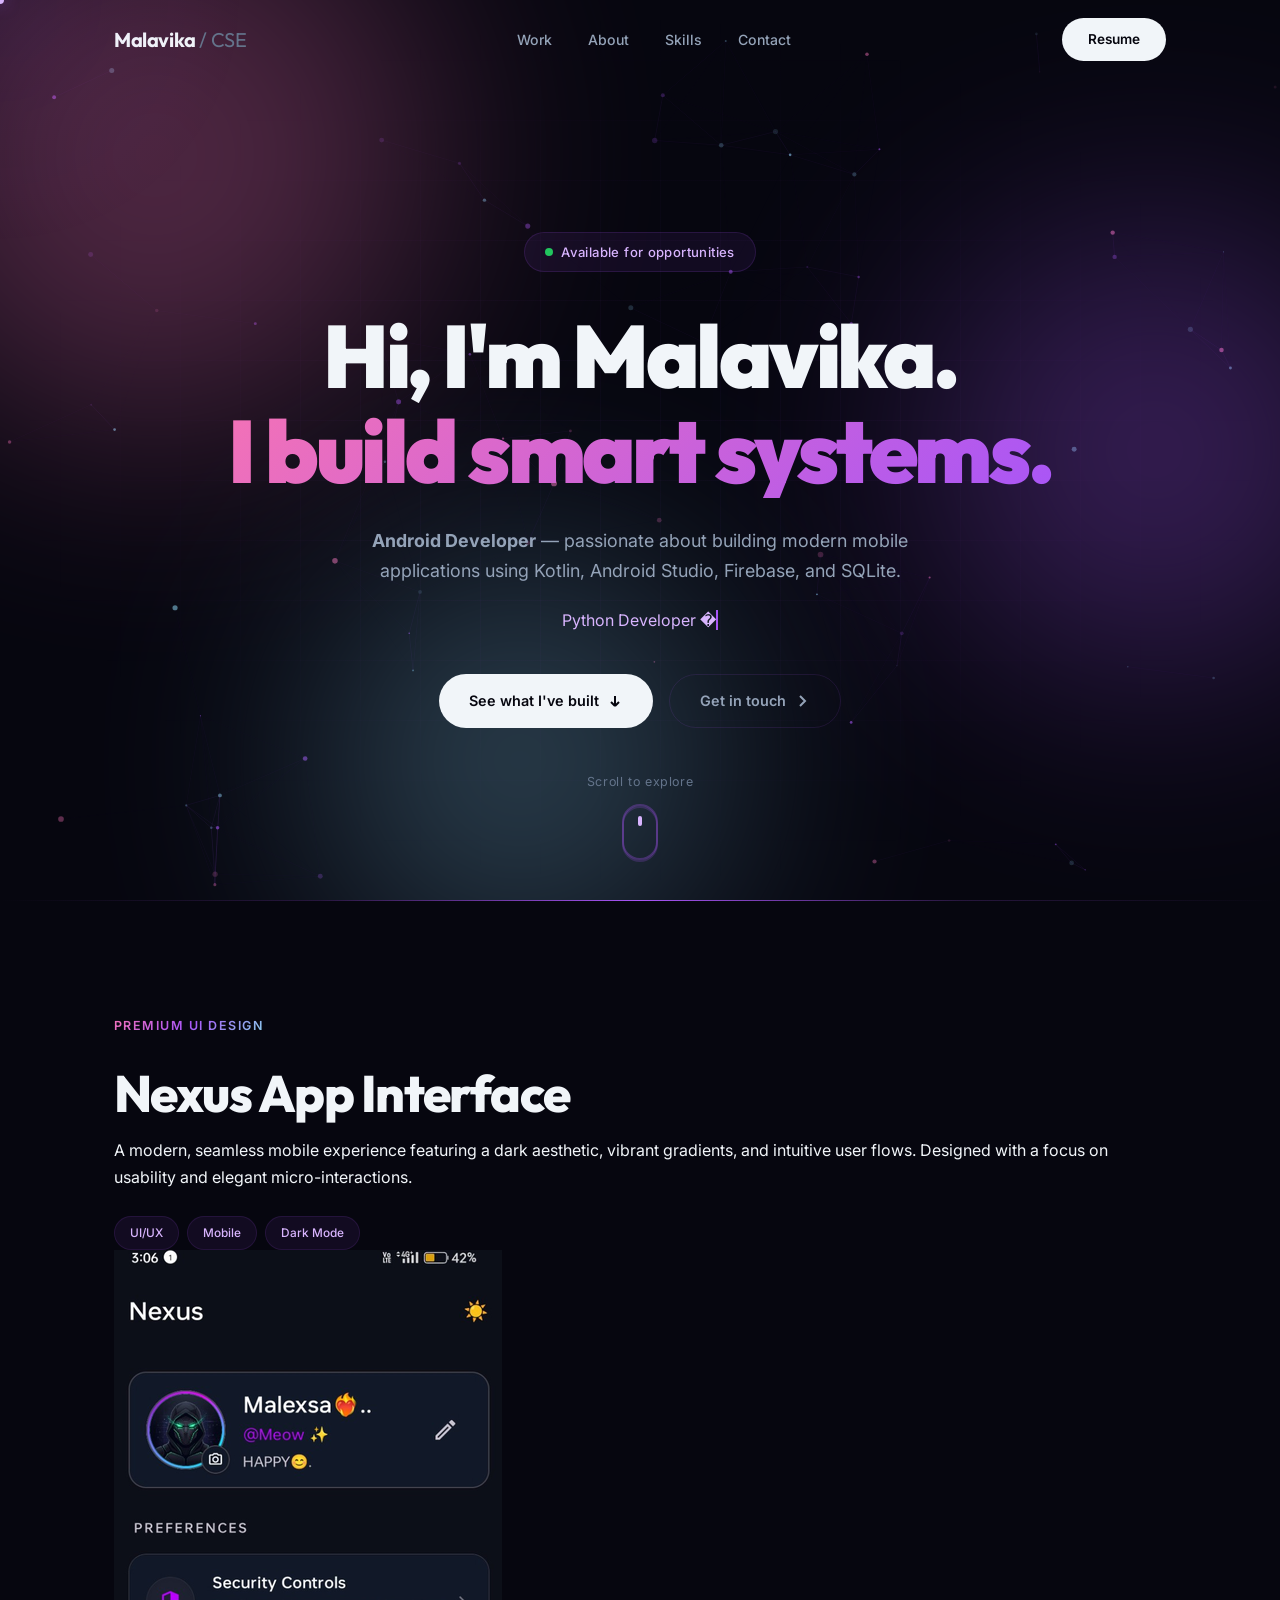
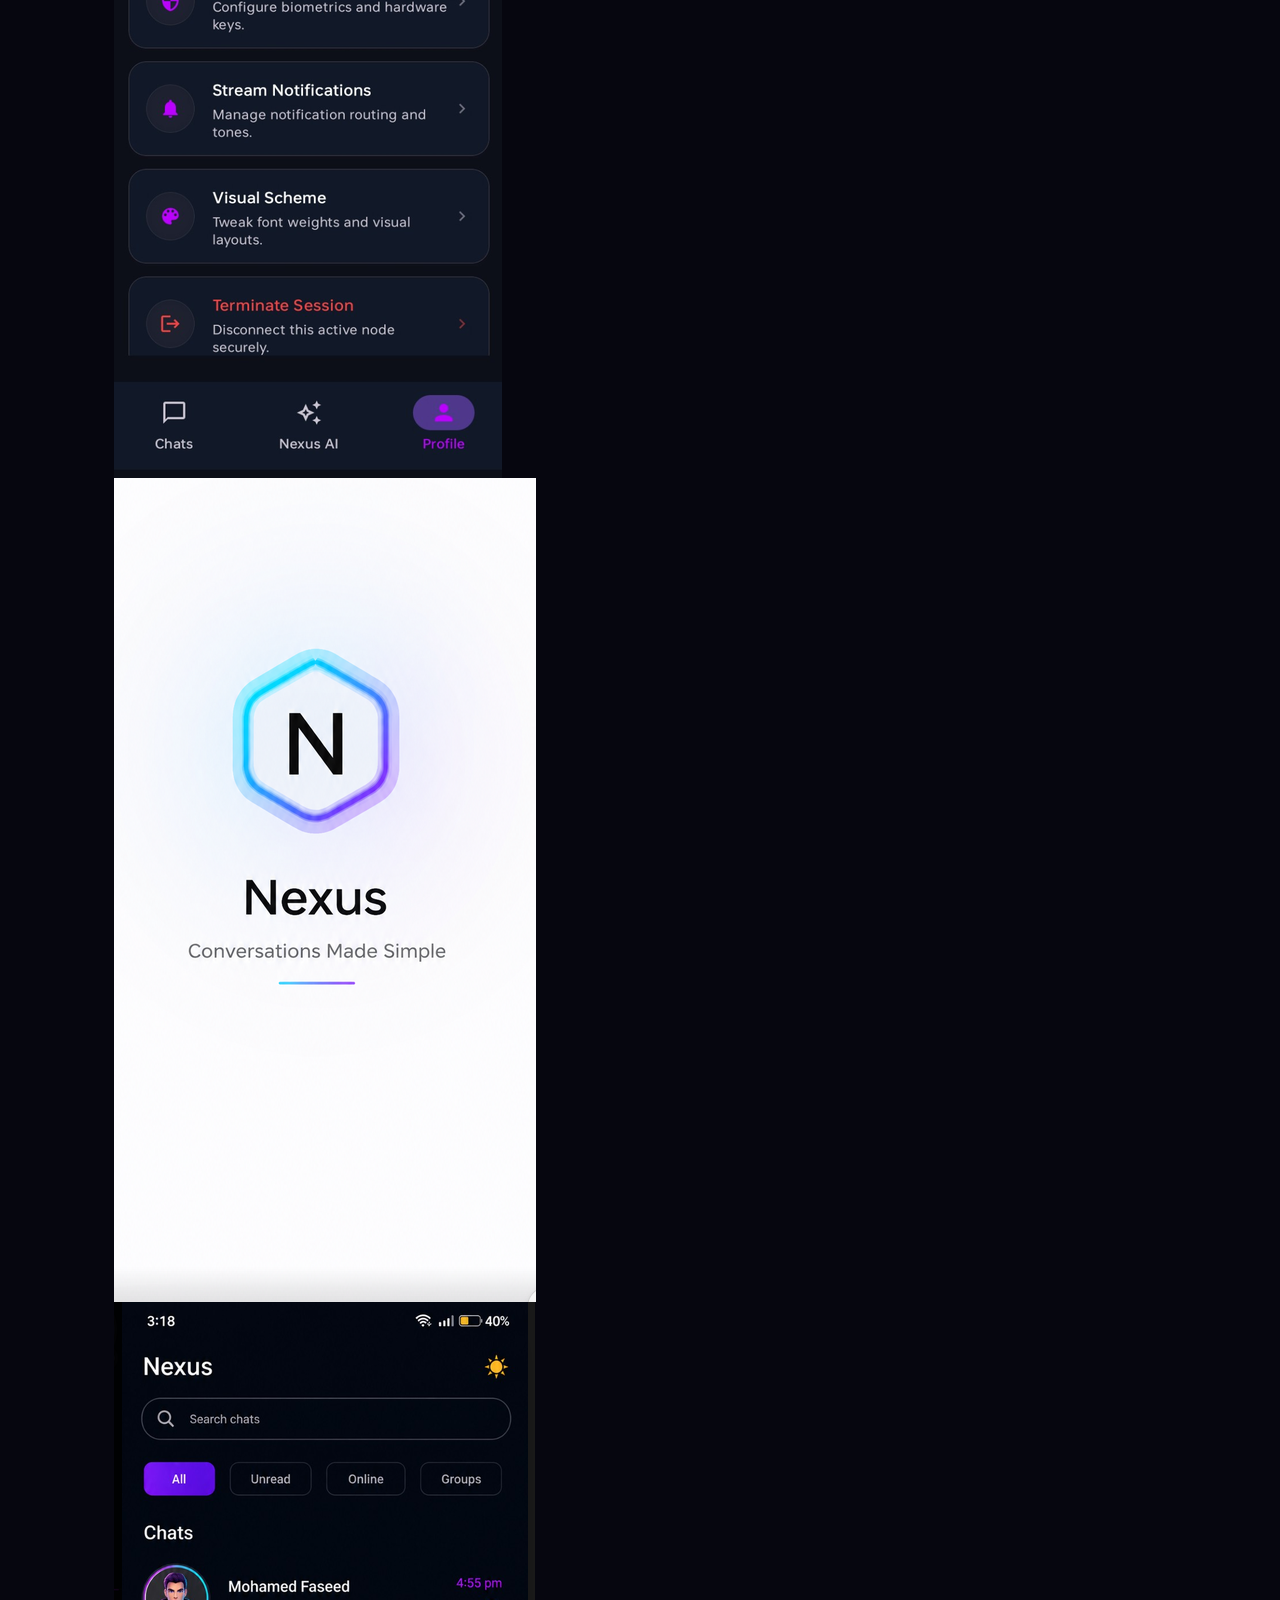
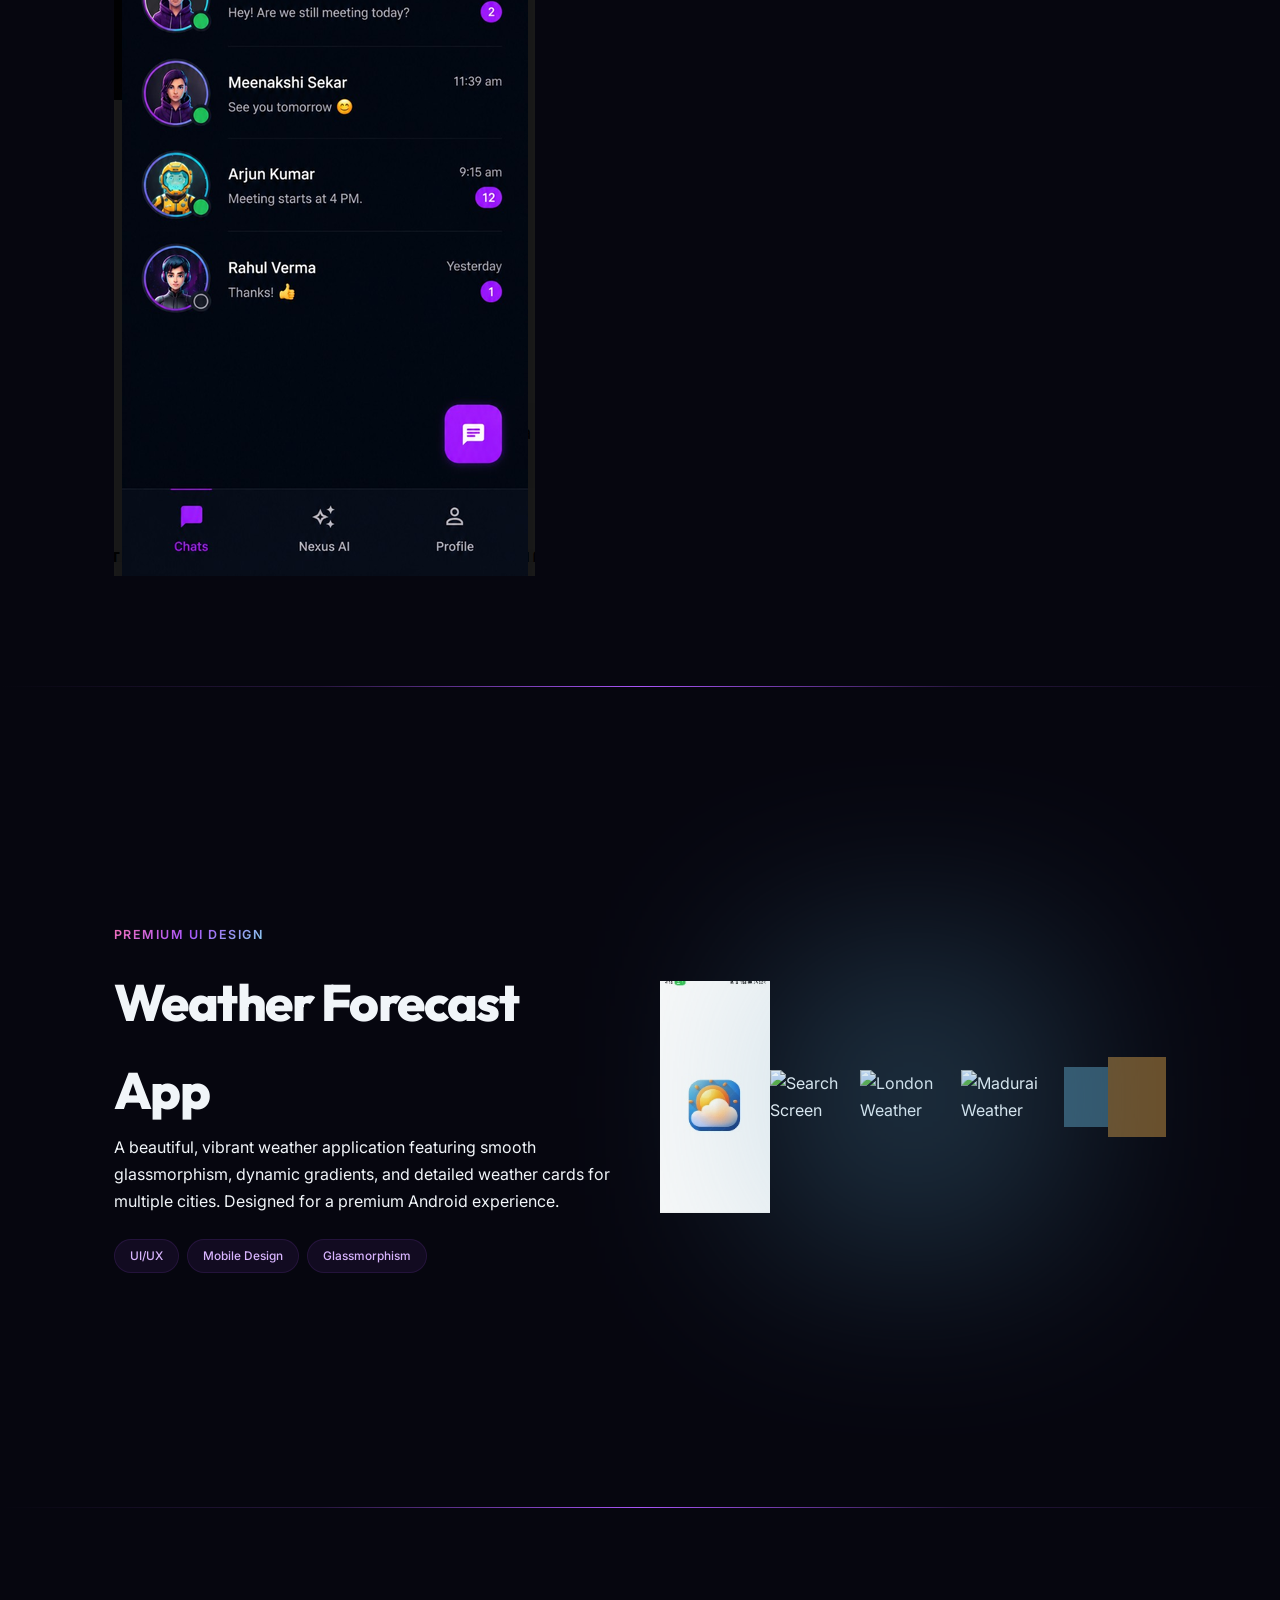
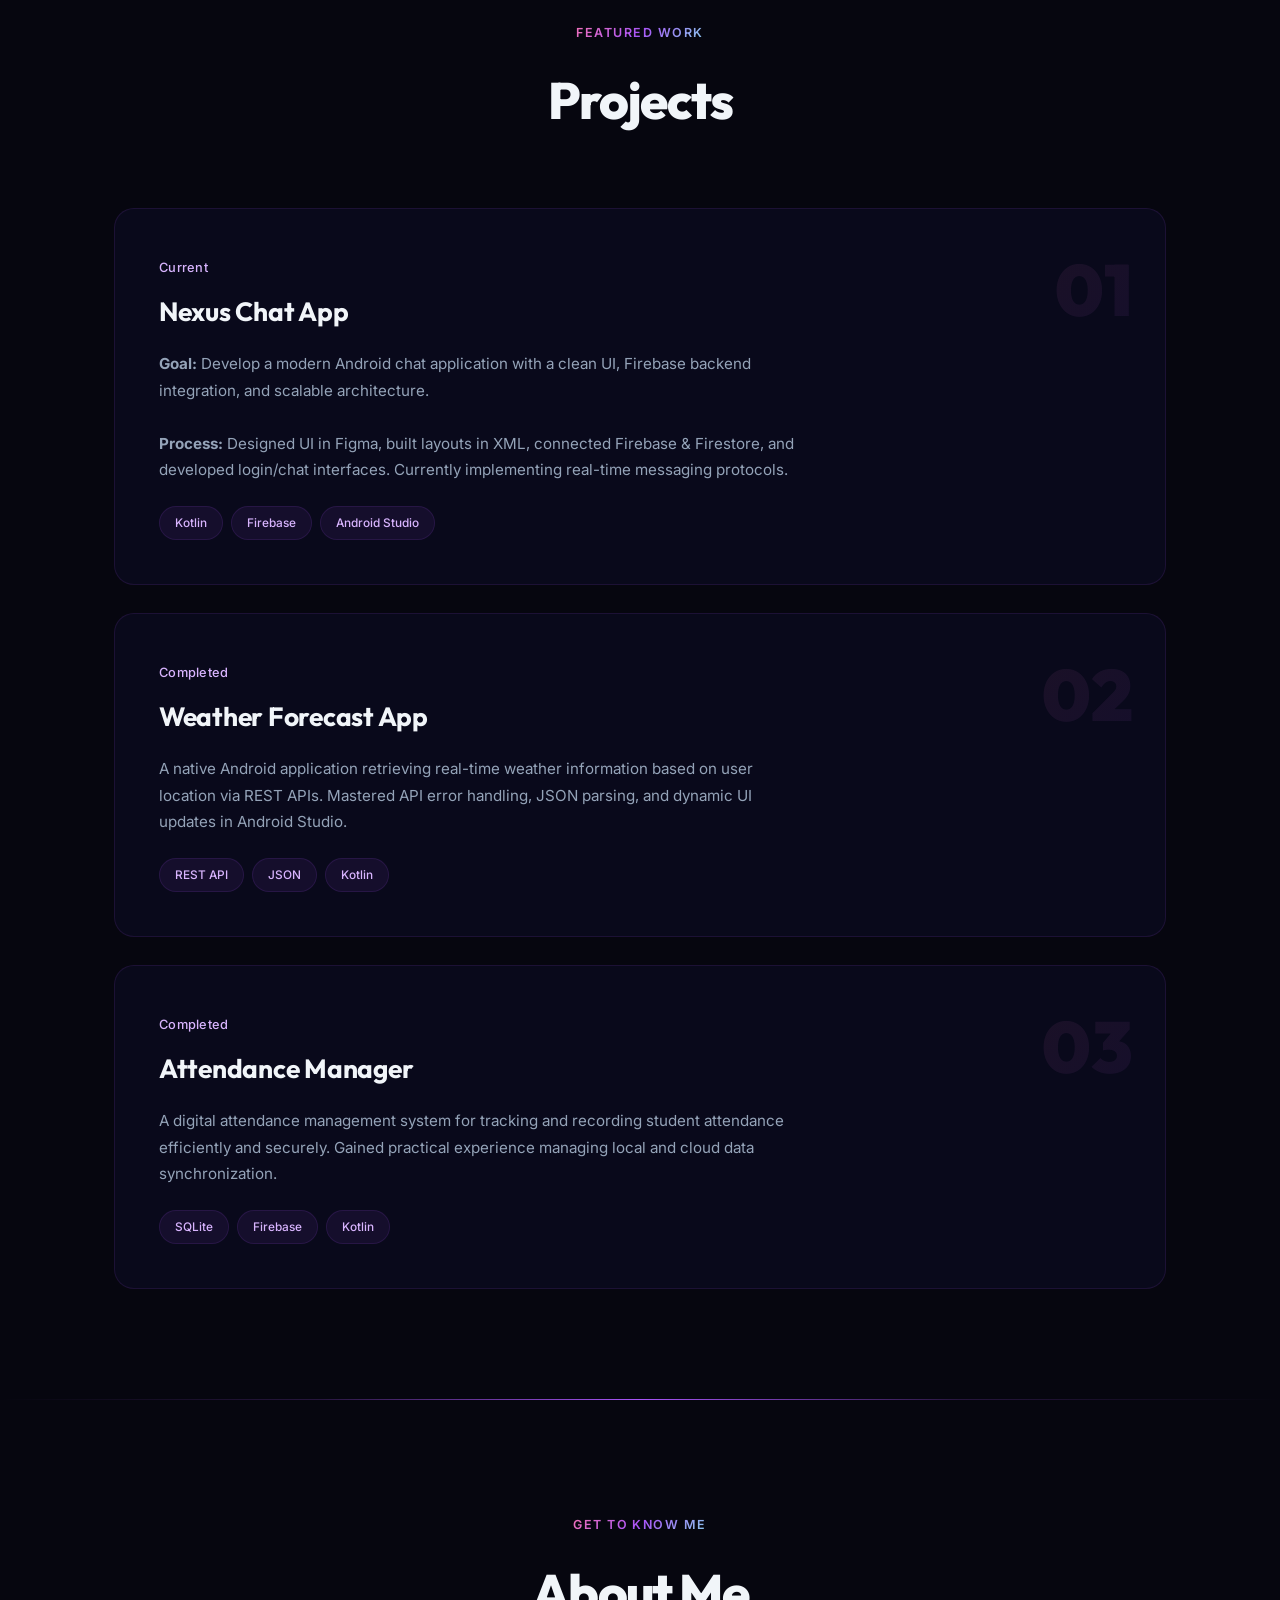
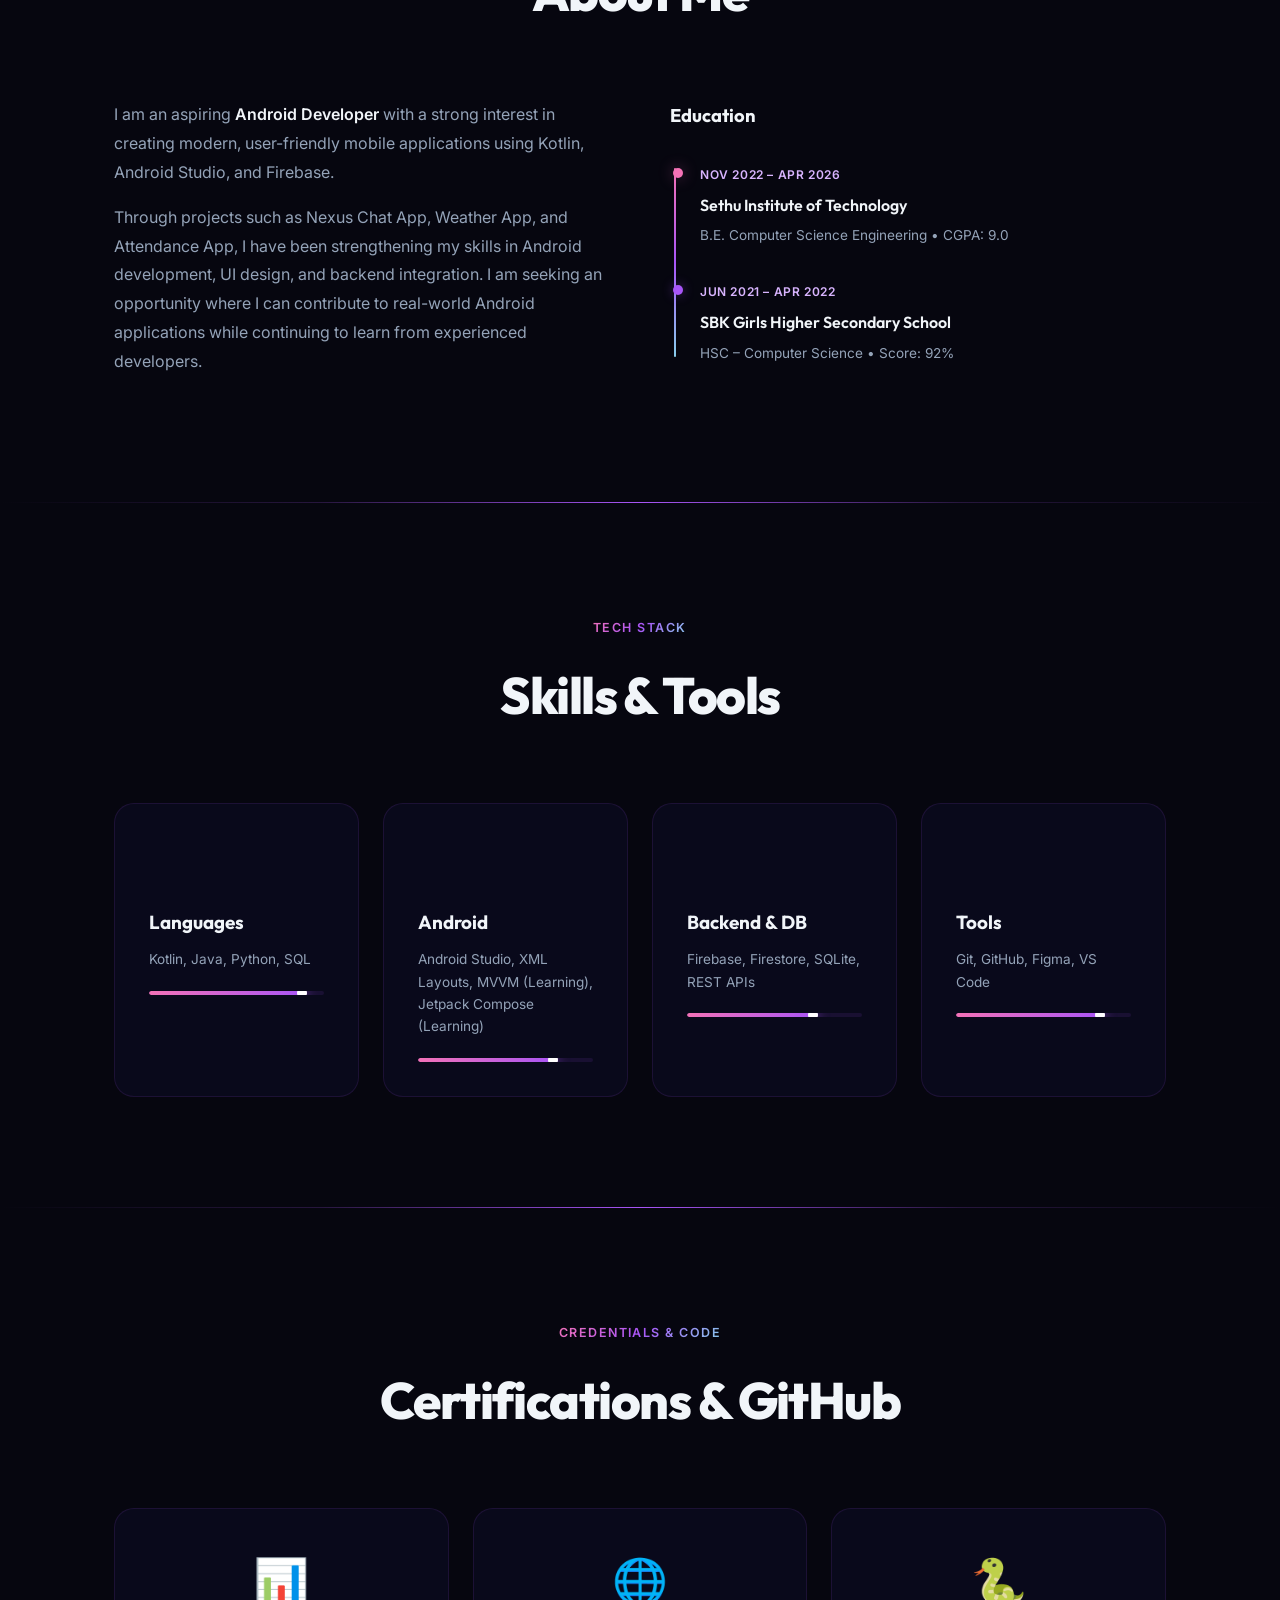
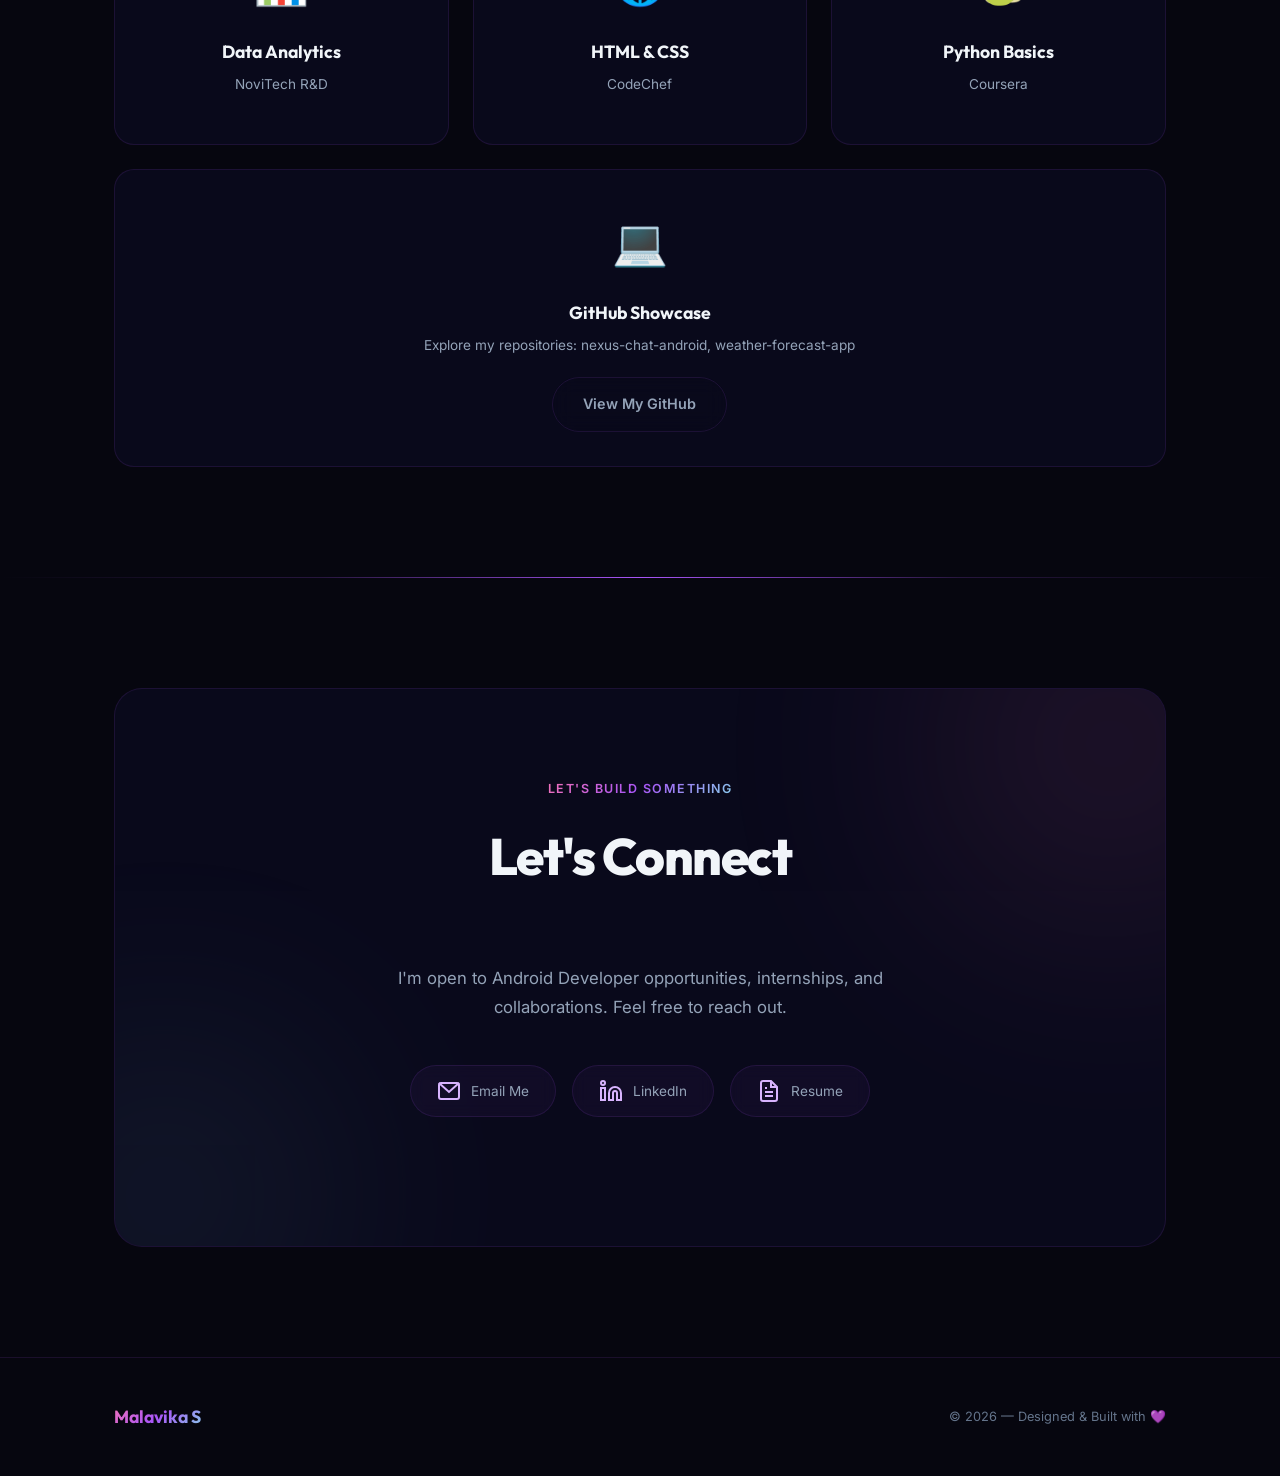
==== commit 6f216db0: "Add Weather App 3D showcase and update styles" ====
--- a/index.html
+++ b/index.html
@@ -4,7 +4,8 @@
     <meta charset="UTF-8">
     <meta name="viewport" content="width=device-width, initial-scale=1.0">
     <meta name="description" content="Malavika S — Computer Science Engineer. Portfolio showcasing projects, skills, and experience in Python, Java, and web technologies.">
-    <title>Malexsa| Portfolio</title>
+    <title>Malavika S | Portfolio</title>
+    
     <link rel="preconnect" href="https://fonts.googleapis.com">
     <link rel="preconnect" href="https://fonts.gstatic.com" crossorigin>
     <link href="https://fonts.googleapis.com/css2?family=Inter:wght@300;400;500;600;700;800;900&family=Outfit:wght@300;400;500;600;700;800;900&display=swap" rel="stylesheet">
@@ -26,12 +27,12 @@
         <div class="nav-container">
             <a href="#" class="nav-logo">Malavika<span class="logo-accent"> / CSE</span></a>
             <ul class="nav-links" id="nav-links">
-                <li><a href="#projects" data-section="projects">Projects</a></li>
-                <li><a href="#about" data-section="about">About me</a></li>
+                <li><a href="#projects" data-section="projects">Work</a></li>
+                <li><a href="#about" data-section="about">About</a></li>
                 <li><a href="#skills" data-section="skills">Skills</a></li>
                 <li><a href="#contact" data-section="contact">Contact</a></li>
             </ul>
-            <a href="#contact" class="nav-cta"><span>Let's Talk</span></a>
+            <a href="Malavika Resume new.pdf" target="_blank" class="nav-cta"><span>Resume</span></a>
             <button class="hamburger" id="hamburger" aria-label="Toggle menu">
                 <span></span><span></span><span></span>
             </button>
@@ -69,18 +70,18 @@
                 <span class="line"><span class="line-inner">Hi, I'm Malavika.</span></span>
                 <span class="line"><span class="line-inner"><span class="gradient-text">I build smart systems.</span></span></span>
             </h1>
-            <p class="hero-subtitle">Computer Science Engineer — passionate about Python, machine learning, and crafting elegant solutions to complex problems.</p>
+            <p class="hero-subtitle"><strong>Android Developer</strong> — passionate about building modern mobile applications using Kotlin, Android Studio, Firebase, and SQLite.</p>
             <div class="hero-roles" id="hero-roles">
                 <span class="typewriter-text" id="typewriter"></span>
             </div>
             <div class="hero-actions">
                 <a href="#projects" class="btn btn-primary">
                     See what I've built
-                    <svg width="16" height="16" viewBox="0 0 16 16" fill="none"><path d="M8 3v10M8 13l4-4M8 13L4 9" stroke="currentColor" stroke-width="2" stroke-linecap="round" stroke-linejoin="round"/></svg>
+                    <svg width="16" height="16" viewBox="0 0 16 16" fill="none" stroke="currentColor" stroke-width="2"><path d="M8 3v10M8 13l4-4M8 13L4 9"/></svg>
                 </a>
-                <a href="mailto:malavikasekar2005@gmail.com" class="btn btn-ghost">
+                <a href="#contact" class="btn btn-ghost">
                     Get in touch
-                    <svg width="16" height="16" viewBox="0 0 16 16" fill="none"><path d="M6 3l5 5-5 5" stroke="currentColor" stroke-width="2" stroke-linecap="round" stroke-linejoin="round"/></svg>
+                    <svg width="16" height="16" viewBox="0 0 16 16" fill="none" stroke="currentColor" stroke-width="2"><path d="M6 3l5 5-5 5"/></svg>
                 </a>
             </div>
         </div>
@@ -96,60 +97,173 @@
     <!-- ============ SECTION DIVIDER ============ -->
     <div class="section-divider" data-animate="scale"></div>
 
-    <!-- ============ PROJECTS ============ -->
+    <!-- ============ NEXUS APP SHOWCASE ============ -->
+    <section class="section app-showcase" id="showcase-nexus">
+        <div class="container showcase-container">
+            <div class="showcase-text" data-animate="fade-left">
+                <span class="section-tag">Premium UI Design</span>
+                <h2 class="section-title">Nexus App Interface</h2>
+                <p>A modern, seamless mobile experience featuring a dark aesthetic, vibrant gradients, and intuitive user flows. Designed with a focus on usability and elegant micro-interactions.</p>
+                <div class="project-tags" style="margin-top: 1.5rem;">
+                    <span class="tag">UI/UX</span>
+                    <span class="tag">Mobile</span>
+                    <span class="tag">Dark Mode</span>
+                </div>
+            </div>
+            
+            <div class="showcase-mockup carousel-container" data-animate="fade-right">
+                <div class="phone-glow"></div>
+                
+                <!-- Left Phone (Profile) -->
+                <div class="phone-frame phone-left">
+                    <div class="phone-notch"></div>
+                    <div class="phone-screen">
+                        <img src="assets/profile-screen.png" alt="Profile Screen" class="slide-img">
+                    </div>
+                </div>
+
+                <!-- Center Phone (Splash/Main) -->
+                <div class="phone-frame phone-center">
+                    <div class="phone-notch"></div>
+                    <div class="phone-screen">
+                        <img src="assets/splash-screen.png" alt="Splash Screen" class="slide-img">
+                    </div>
+                </div>
+
+                <!-- Right Phone (Chat) -->
+                <div class="phone-frame phone-right">
+                    <div class="phone-notch"></div>
+                    <div class="phone-screen">
+                        <img src="assets/chat-screen.png" alt="Chat Screen" class="slide-img">
+                    </div>
+                </div>
+            </div>
+            <!-- Floating Elements for aesthetic -->
+            <div class="floating-bubble b-1"></div>
+            <div class="floating-bubble b-2"></div>
+            <div class="floating-bubble b-3"></div>
+        </div>
+    </section>
+
+    <div class="section-divider" data-animate="scale"></div>
+
+    <!-- ============ WEATHER APP SHOWCASE ============ -->
+    <section class="section app-showcase" id="showcase-weather">
+        <div class="container showcase-container" style="display: flex; align-items: center; justify-content: space-between; gap: 40px; flex-wrap: wrap;">
+            <div class="showcase-text" data-animate="fade-left" style="flex: 1; min-width: 300px;">
+                <span class="section-tag">Premium UI Design</span>
+                <h2 class="section-title">Weather Forecast App</h2>
+                <p>A beautiful, vibrant weather application featuring smooth glassmorphism, dynamic gradients, and detailed weather cards for multiple cities. Designed for a premium Android experience.</p>
+                <div class="project-tags" style="margin-top: 1.5rem;">
+                    <span class="tag">UI/UX</span>
+                    <span class="tag">Mobile Design</span>
+                    <span class="tag">Glassmorphism</span>
+                </div>
+            </div>
+            
+            <div class="showcase-mockup carousel-container" data-animate="fade-right" style="position: relative; flex: 1; display: flex; justify-content: center; align-items: center; min-height: 600px;">
+                <div class="phone-glow" style="position: absolute; width: 300px; height: 300px; background: #5b9dbf; filter: blur(100px); opacity: 0.3; top: 50%; left: 50%; transform: translate(-50%, -50%); z-index: 0;"></div>
+                
+                <!-- Weather Carousel Phones -->
+                <div class="phone-frame weather-phone weather-phone-left">
+                    <div class="phone-notch"></div>
+                    <div class="phone-screen"><img src="assets/weather-splash.png" alt="Splash Screen" class="slide-img"></div>
+                </div>
+
+                <div class="phone-frame weather-phone weather-phone-center">
+                    <div class="phone-notch"></div>
+                    <div class="phone-screen"><img src="assets/weather-search.png" alt="Search Screen" class="slide-img"></div>
+                </div>
+
+                <div class="phone-frame weather-phone weather-phone-right">
+                    <div class="phone-notch"></div>
+                    <div class="phone-screen"><img src="assets/weather-london.png" alt="London Weather" class="slide-img"></div>
+                </div>
+
+                <div class="phone-frame weather-phone weather-phone-hidden">
+                    <div class="phone-notch"></div>
+                    <div class="phone-screen"><img src="assets/weather-madurai.png" alt="Madurai Weather" class="slide-img"></div>
+                </div>
+
+                <!-- Floating Elements for aesthetic -->
+                <div class="floating-bubble" style="width: 60px; height: 60px; background: rgba(91, 157, 191, 0.5); top: 15%; left: 10%; animation: float-b 4s infinite alternate ease-in-out;"></div>
+                <div class="floating-bubble" style="width: 80px; height: 80px; background: rgba(255, 183, 77, 0.4); bottom: 15%; right: 10%; animation: float-b 5s infinite alternate-reverse ease-in-out;"></div>
+            </div>
+        </div>
+    </section>
+
+    <div class="section-divider" data-animate="scale"></div>
+
+    <!-- ============ FEATURED PROJECTS ============ -->
     <section class="section projects" id="projects">
         <div class="container">
             <div class="section-header" data-animate>
                 <span class="section-tag">Featured Work</span>
                 <h2 class="section-title">Projects</h2>
             </div>
+            
             <div class="projects-grid">
-
-                <!-- Project 1 -->
-                <div class="project-card" id="project-railway" data-animate data-tilt>
+                <!-- Nexus Chat App -->
+                <div class="project-card" data-animate data-tilt>
                     <div class="project-card-glow"></div>
                     <div class="project-number">01</div>
                     <div class="project-content">
-                        <span class="project-date">Jan – Mar 2025</span>
-                        <h3 class="project-title">Railway Accident Prevention System</h3>
+                        <span class="project-date">Current</span>
+                        <h3 class="project-title">Nexus Chat App</h3>
                         <p class="project-desc">
-                            A real-time system utilizing computer vision and machine learning to monitor railway tracks and signals. It detects signal violations, track defects, and obstacles — generating instant alerts to prevent accidents and ensure safe railway operations.
+                            <strong>Goal:</strong> Develop a modern Android chat application with a clean UI, Firebase backend integration, and scalable architecture.<br><br>
+                            <strong>Process:</strong> Designed UI in Figma, built layouts in XML, connected Firebase & Firestore, and developed login/chat interfaces. Currently implementing real-time messaging protocols.
                         </p>
                         <div class="project-tags">
-                            <span class="tag">Computer Vision</span>
-                            <span class="tag">Machine Learning</span>
-                            <span class="tag">Real-time</span>
-                            <span class="tag">Safety</span>
+                            <span class="tag">Kotlin</span>
+                            <span class="tag">Firebase</span>
+                            <span class="tag">Android Studio</span>
                         </div>
                     </div>
                 </div>
 
-                <!-- Project 2 -->
-                <div class="project-card" id="project-ckd" data-animate data-tilt>
+                <!-- Weather App -->
+                <div class="project-card stagger-1" data-animate data-tilt>
                     <div class="project-card-glow"></div>
                     <div class="project-number">02</div>
                     <div class="project-content">
-                        <span class="project-date">Feb – Apr 2026</span>
-                        <h3 class="project-title">CKD Prediction System</h3>
+                        <span class="project-date">Completed</span>
+                        <h3 class="project-title">Weather Forecast App</h3>
                         <p class="project-desc">
-                            Early prediction of Chronic Kidney Disease using a hybrid ML approach. Ant Colony Optimization (ACO) for feature selection combined with Support Vector Machine (SVM) for classification — improving accuracy and reducing computational complexity for real-time healthcare applications.
+                            A native Android application retrieving real-time weather information based on user location via REST APIs. Mastered API error handling, JSON parsing, and dynamic UI updates in Android Studio.
                         </p>
                         <div class="project-tags">
-                            <span class="tag">Healthcare AI</span>
-                            <span class="tag">ACO</span>
-                            <span class="tag">SVM</span>
-                            <span class="tag">Python</span>
+                            <span class="tag">REST API</span>
+                            <span class="tag">JSON</span>
+                            <span class="tag">Kotlin</span>
                         </div>
                     </div>
                 </div>
 
-            </div>
-        </div>
-    </section>
-
-    <div class="section-divider" data-animate="scale"></div>
-
-    <!-- ============ ABOUT ============ -->
+                <!-- Attendance App -->
+                <div class="project-card stagger-2" data-animate data-tilt>
+                    <div class="project-card-glow"></div>
+                    <div class="project-number">03</div>
+                    <div class="project-content">
+                        <span class="project-date">Completed</span>
+                        <h3 class="project-title">Attendance Manager</h3>
+                        <p class="project-desc">
+                            A digital attendance management system for tracking and recording student attendance efficiently and securely. Gained practical experience managing local and cloud data synchronization.
+                        </p>
+                        <div class="project-tags">
+                            <span class="tag">SQLite</span>
+                            <span class="tag">Firebase</span>
+                            <span class="tag">Kotlin</span>
+                        </div>
+                    </div>
+                </div>
+            </div>
+        </div>
+    </section>
+
+    <div class="section-divider" data-animate="scale"></div>
+
+    <!-- ============ ABOUT & TIMELINE ============ -->
     <section class="section about" id="about">
         <div class="container">
             <div class="section-header" data-animate>
@@ -158,33 +272,19 @@
             </div>
             <div class="about-grid">
                 <div class="about-text" data-animate="fade-left">
-                    <p>I'm a motivated <strong>Computer Science Engineering</strong> graduate from <strong>Sethu Institute of Technology</strong> with a CGPA of <strong>9.0</strong>. I'm skilled in Python, Java, and web technologies, with hands-on experience building real-world academic projects.</p>
-                    <p>I'm a quick learner with strong communication and teamwork abilities, eager to apply my technical skills and grow in a dynamic IT environment.</p>
-                    <div class="about-interests">
-                        <h4>When I'm not coding</h4>
-                        <div class="interest-chips">
-                            <span class="interest-chip" data-animate>
-                                <svg width="18" height="18" viewBox="0 0 24 24" fill="none" stroke="currentColor" stroke-width="2"><path d="M12 19l-7-7 7-7M5 12h14"/></svg>
-                                Drawing & Art
-                            </span>
-                            <span class="interest-chip" data-animate>
-                                <svg width="18" height="18" viewBox="0 0 24 24" fill="none" stroke="currentColor" stroke-width="2"><circle cx="12" cy="12" r="10"/><path d="M2 12h20M12 2a15 15 0 010 20M12 2a15 15 0 000 20"/></svg>
-                                Traveling
-                            </span>
-                            <span class="interest-chip" data-animate>
-                                <svg width="18" height="18" viewBox="0 0 24 24" fill="none" stroke="currentColor" stroke-width="2"><path d="M9 18V5l12-2v13"/><circle cx="6" cy="18" r="3"/><circle cx="18" cy="16" r="3"/></svg>
-                                Music
-                            </span>
-                        </div>
-                    </div>
-                </div>
+                    <p>I am an aspiring <strong>Android Developer</strong> with a strong interest in creating modern, user-friendly mobile applications using Kotlin, Android Studio, and Firebase.</p>
+                    <p>Through projects such as Nexus Chat App, Weather App, and Attendance App, I have been strengthening my skills in Android development, UI design, and backend integration. I am seeking an opportunity where I can contribute to real-world Android applications while continuing to learn from experienced developers.</p>
+                    
+
+                </div>
+                
                 <div class="about-education" data-animate="fade-right">
                     <h4>Education</h4>
                     <div class="timeline">
                         <div class="timeline-item" data-animate>
                             <div class="timeline-dot"></div>
                             <div class="timeline-content">
-                                <span class="timeline-date">2022 – Present</span>
+                                <span class="timeline-date">Nov 2022 – Apr 2026</span>
                                 <h5>Sethu Institute of Technology</h5>
                                 <p>B.E. Computer Science Engineering • CGPA: 9.0</p>
                             </div>
@@ -192,116 +292,106 @@
                         <div class="timeline-item" data-animate>
                             <div class="timeline-dot"></div>
                             <div class="timeline-content">
-                                <span class="timeline-date">2021 – 2022</span>
+                                <span class="timeline-date">Jun 2021 – Apr 2022</span>
                                 <h5>SBK Girls Higher Secondary School</h5>
                                 <p>HSC – Computer Science • Score: 92%</p>
                             </div>
                         </div>
-                        <div class="timeline-item" data-animate>
-                            <div class="timeline-dot"></div>
-                            <div class="timeline-content">
-                                <span class="timeline-date">2019 – 2020</span>
-                                <h5>SBK Girls Higher Secondary School</h5>
-                                <p>SSLC • Score: 80.8%</p>
-                            </div>
-                        </div>
-                    </div>
-                </div>
-            </div>
-        </div>
-    </section>
-
-    <div class="section-divider" data-animate="scale"></div>
-
-    <!-- ============ SKILLS ============ -->
+                    </div>
+                </div>
+            </div>
+        </div>
+    </section>
+
+    <div class="section-divider" data-animate="scale"></div>
+
+    <!-- ============ SKILLS (Tech Stack) ============ -->
     <section class="section skills" id="skills">
         <div class="container">
             <div class="section-header" data-animate>
-                <span class="section-tag">What I work with</span>
+                <span class="section-tag">Tech Stack</span>
                 <h2 class="section-title">Skills & Tools</h2>
             </div>
+            
+            <!-- We will reuse the dark tilt cards for the categorized tech stack -->
             <div class="skills-grid">
-                <div class="skill-card stagger-1" id="skill-python" data-animate data-tilt>
+                
+                <div class="skill-card stagger-1" data-animate data-tilt>
                     <div class="skill-icon">
-                        <svg width="40" height="40" viewBox="0 0 24 24" fill="none" stroke="url(#grad1)" stroke-width="1.5"><defs><linearGradient id="grad1" x1="0%" y1="0%" x2="100%" y2="100%"><stop offset="0%" style="stop-color:#87CEEB"/><stop offset="100%" style="stop-color:#A855F7"/></linearGradient></defs><path d="M12 2C6.48 2 2 6.48 2 12s4.48 10 10 10 10-4.48 10-10S17.52 2 12 2z"/><path d="M8 12l2 2 4-4"/></svg>
-                    </div>
-                    <h3>Python</h3>
-                    <p>OOP, scripting, ML libraries, and building data-driven applications.</p>
-                    <div class="skill-bar"><div class="skill-fill" style="--fill-width: 85%"></div></div>
-                </div>
-                <div class="skill-card stagger-2" id="skill-sql" data-animate data-tilt>
+                        <svg width="40" height="40" viewBox="0 0 24 24" fill="none" stroke="url(#grad1)" stroke-width="1.5"><path d="M2 12h20M12 2v20"/><circle cx="12" cy="12" r="4"/></svg>
+                    </div>
+                    <h3>Languages</h3>
+                    <p>Kotlin, Java, Python, SQL</p>
+                    <div class="skill-bar"><div class="skill-fill" style="--fill-width: 90%"></div></div>
+                </div>
+
+                <div class="skill-card stagger-2" data-animate data-tilt>
+                    <div class="skill-icon">
+                        <svg width="40" height="40" viewBox="0 0 24 24" fill="none" stroke="url(#grad1)" stroke-width="1.5"><path d="M12 22s8-4 8-10V5l-8-3-8 3v7c0 6 8 10 8 10z"/></svg>
+                    </div>
+                    <h3>Android</h3>
+                    <p>Android Studio, XML Layouts, MVVM (Learning), Jetpack Compose (Learning)</p>
+                    <div class="skill-bar"><div class="skill-fill" style="--fill-width: 80%"></div></div>
+                </div>
+
+                <div class="skill-card stagger-3" data-animate data-tilt>
                     <div class="skill-icon">
                         <svg width="40" height="40" viewBox="0 0 24 24" fill="none" stroke="url(#grad1)" stroke-width="1.5"><ellipse cx="12" cy="5" rx="9" ry="3"/><path d="M21 12c0 1.66-4 3-9 3s-9-1.34-9-3"/><path d="M3 5v14c0 1.66 4 3 9 3s9-1.34 9-3V5"/></svg>
                     </div>
-                    <h3>SQL</h3>
-                    <p>Writing queries, data retrieval, filtering, sorting, and working with relational databases.</p>
-                    <div class="skill-bar"><div class="skill-fill" style="--fill-width: 70%"></div></div>
-                </div>
-                <div class="skill-card stagger-3" id="skill-html-css" data-animate data-tilt>
+                    <h3>Backend & DB</h3>
+                    <p>Firebase, Firestore, SQLite, REST APIs</p>
+                    <div class="skill-bar"><div class="skill-fill" style="--fill-width: 75%"></div></div>
+                </div>
+
+                <div class="skill-card stagger-4" data-animate data-tilt>
                     <div class="skill-icon">
-                        <svg width="40" height="40" viewBox="0 0 24 24" fill="none" stroke="url(#grad1)" stroke-width="1.5"><path d="M4 4h16v16H4z"/><path d="M4 4l8 8 8-8"/><path d="M4 20l8-8 8 8"/></svg>
-                    </div>
-                    <h3>HTML & CSS</h3>
-                    <p>Semantic markup, responsive design, CSS layouts, forms, and styling fundamentals.</p>
-                    <div class="skill-bar"><div class="skill-fill" style="--fill-width: 75%"></div></div>
-                </div>
-                <div class="skill-card stagger-4" id="skill-java" data-animate data-tilt>
-                    <div class="skill-icon">
-                        <svg width="40" height="40" viewBox="0 0 24 24" fill="none" stroke="url(#grad1)" stroke-width="1.5"><path d="M2 12h20M12 2v20"/><circle cx="12" cy="12" r="4"/></svg>
-                    </div>
-                    <h3>Java</h3>
-                    <p>Object-oriented programming, data structures, and application development fundamentals.</p>
-                    <div class="skill-bar"><div class="skill-fill" style="--fill-width: 65%"></div></div>
-                </div>
-            </div>
-        </div>
-    </section>
-
-    <div class="section-divider" data-animate="scale"></div>
-
-    <!-- ============ CERTIFICATIONS ============ -->
+                        <svg width="40" height="40" viewBox="0 0 24 24" fill="none" stroke="url(#grad1)" stroke-width="1.5"><path d="M12 2v20M17 5H9.5a3.5 3.5 0 0 0 0 7h5a3.5 3.5 0 0 1 0 7H6"/></svg>
+                    </div>
+                    <h3>Tools</h3>
+                    <p>Git, GitHub, Figma, VS Code</p>
+                    <div class="skill-bar"><div class="skill-fill" style="--fill-width: 85%"></div></div>
+                </div>
+
+            </div>
+        </div>
+    </section>
+
+    <div class="section-divider" data-animate="scale"></div>
+
+    <!-- ============ CERTIFICATIONS & GITHUB ============ -->
     <section class="section certifications" id="certifications">
         <div class="container">
             <div class="section-header" data-animate>
-                <span class="section-tag">Credentials</span>
-                <h2 class="section-title">Certifications</h2>
+                <span class="section-tag">Credentials & Code</span>
+                <h2 class="section-title">Certifications & GitHub</h2>
             </div>
             <div class="cert-grid">
-                <div class="cert-card stagger-1" id="cert-data-analytics" data-animate data-tilt>
+                
+                <!-- Certifications -->
+                <div class="cert-card stagger-1" data-animate data-tilt>
                     <div class="cert-icon">📊</div>
                     <h3>Data Analytics</h3>
-                    <p class="cert-issuer">NoviTech R&D Private Limited</p>
-                    <span class="cert-date">August 2025</span>
-                </div>
-                <div class="cert-card stagger-2" id="cert-html-css" data-animate data-tilt>
+                    <p class="cert-issuer">NoviTech R&D</p>
+                </div>
+                <div class="cert-card stagger-2" data-animate data-tilt>
                     <div class="cert-icon">🌐</div>
-                    <h3>Learn HTML & CSS</h3>
+                    <h3>HTML & CSS</h3>
                     <p class="cert-issuer">CodeChef</p>
-                    <span class="cert-date">August 2025</span>
-                </div>
-                <div class="cert-card stagger-3" id="cert-python" data-animate data-tilt>
+                </div>
+                <div class="cert-card stagger-3" data-animate data-tilt>
                     <div class="cert-icon">🐍</div>
-                    <h3>Get Started with Python</h3>
+                    <h3>Python Basics</h3>
                     <p class="cert-issuer">Coursera</p>
-                    <span class="cert-date">October 2025</span>
-                </div>
-            </div>
-        </div>
-    </section>
-
-    <!-- ============ LANGUAGES ============ -->
-    <section class="section languages" id="languages">
-        <div class="container">
-            <div class="languages-bar" data-animate>
-                <div class="lang-item">
-                    <span class="lang-name">Tamil</span>
-                    <span class="lang-level">Native</span>
-                </div>
-                <div class="lang-divider"></div>
-                <div class="lang-item">
-                    <span class="lang-name">English</span>
-                    <span class="lang-level">Fluent</span>
-                </div>
+                </div>
+
+                <!-- GitHub Repos (Styled similarly) -->
+                <div class="cert-card stagger-4" data-animate data-tilt style="grid-column: span 3; text-align: center;">
+                    <div class="cert-icon">💻</div>
+                    <h3>GitHub Showcase</h3>
+                    <p class="cert-issuer" style="margin-bottom: 20px;">Explore my repositories: nexus-chat-android, weather-forecast-app</p>
+                    <a href="https://github.com/dashboard" target="_blank" class="btn btn-ghost" style="margin: 0 auto;">View My GitHub</a>
+                </div>
+
             </div>
         </div>
     </section>
@@ -317,28 +407,24 @@
                     <div class="orb orb-5"></div>
                 </div>
                 <div class="section-header">
-                    <span class="section-tag">Say Hello</span>
+                    <span class="section-tag">Let's Build Something</span>
                     <h2 class="section-title">Let's Connect</h2>
                 </div>
-                <p class="contact-desc">I'm currently looking for new opportunities. Whether you have a question or just want to say hi, my inbox is always open!</p>
+                <p class="contact-desc">I'm open to Android Developer opportunities, internships, and collaborations. Feel free to reach out.</p>
                 <div class="contact-links">
-                    <a href="mailto:malavikasekar2005@gmail.com" class="contact-link" id="contact-email">
+                    <a href="mailto:malavikasekar2005@gmail.com" class="contact-link">
                         <svg width="24" height="24" viewBox="0 0 24 24" fill="none" stroke="currentColor" stroke-width="2"><rect x="2" y="4" width="20" height="16" rx="2"/><path d="M22 4L12 13 2 4"/></svg>
-                        <span>malavikasekar2005@gmail.com</span>
+                        <span>Email Me</span>
                     </a>
-                    <a href="tel:+919787846925" class="contact-link" id="contact-phone">
-                        <svg width="24" height="24" viewBox="0 0 24 24" fill="none" stroke="currentColor" stroke-width="2"><path d="M22 16.92v3a2 2 0 01-2.18 2 19.79 19.79 0 01-8.63-3.07 19.5 19.5 0 01-6-6 19.79 19.79 0 01-3.07-8.67A2 2 0 014.11 2h3a2 2 0 012 1.72c.127.96.361 1.903.7 2.81a2 2 0 01-.45 2.11L8.09 9.91a16 16 0 006 6l1.27-1.27a2 2 0 012.11-.45c.907.339 1.85.573 2.81.7A2 2 0 0122 16.92z"/></svg>
-                        <span>+91 9787846925</span>
+                    <a href="https://www.linkedin.com/in/malavika-sekar-a68633323/?lipi=urn%3Ali%3Apage%3Ad_flagship3_profile_view_base_contact_details%3BbAPf6zm%2FQnSsqnOuZEaHPw%3D%3D" target="_blank" class="contact-link">
+                        <svg width="24" height="24" viewBox="0 0 24 24" fill="none" stroke="currentColor" stroke-width="2"><path d="M16 8a6 6 0 0 1 6 6v7h-4v-7a2 2 0 0 0-2-2 2 2 0 0 0-2 2v7h-4v-7a6 6 0 0 1 6-6z"></path><rect x="2" y="9" width="4" height="12"></rect><circle cx="4" cy="4" r="2"></circle></svg>
+                        <span>LinkedIn</span>
                     </a>
-                    <div class="contact-link" id="contact-location">
-                        <svg width="24" height="24" viewBox="0 0 24 24" fill="none" stroke="currentColor" stroke-width="2"><path d="M21 10c0 7-9 13-9 13s-9-6-9-13a9 9 0 0118 0z"/><circle cx="12" cy="10" r="3"/></svg>
-                        <span>Virudhunagar, Tamil Nadu</span>
-                    </div>
-                </div>
-                <a href="mailto:malavikasekar2005@gmail.com" class="btn btn-primary btn-lg">
-                    Send a Message
-                    <svg width="18" height="18" viewBox="0 0 24 24" fill="none" stroke="currentColor" stroke-width="2"><path d="M22 2L11 13M22 2l-7 20-4-9-9-4 20-7z"/></svg>
-                </a>
+                    <a href="Malavika Resume new.pdf" target="_blank" class="contact-link">
+                        <svg width="24" height="24" viewBox="0 0 24 24" fill="none" stroke="currentColor" stroke-width="2"><path d="M14 2H6a2 2 0 0 0-2 2v16a2 2 0 0 0 2 2h12a2 2 0 0 0 2-2V8z"></path><polyline points="14 2 14 8 20 8"></polyline><line x1="16" y1="13" x2="8" y2="13"></line><line x1="16" y1="17" x2="8" y2="17"></line><polyline points="10 9 9 9 8 9"></polyline></svg>
+                        <span>Resume</span>
+                    </a>
+                </div>
             </div>
         </div>
     </section>
@@ -353,339 +439,6 @@
         </div>
     </footer>
 
-    <script>
-    /* ============================================
-       ANIMATION ENGINE
-       ============================================ */
-    (function() {
-        'use strict';
-
-        // ─── Page Loader ───
-        window.addEventListener('load', () => {
-            setTimeout(() => {
-                document.getElementById('page-loader').classList.add('loaded');
-            }, 600);
-        });
-
-        // ─── Custom Cursor ───
-        const cursorGlow = document.getElementById('cursor-glow');
-        const cursorDot = document.getElementById('cursor-dot');
-        let mouseX = 0, mouseY = 0;
-        let cursorGlowX = 0, cursorGlowY = 0;
-        let cursorDotX = 0, cursorDotY = 0;
-
-        document.addEventListener('mousemove', (e) => {
-            mouseX = e.clientX;
-            mouseY = e.clientY;
-        });
-
-        function animateCursor() {
-            // Smooth follow for glow
-            cursorGlowX += (mouseX - cursorGlowX) * 0.08;
-            cursorGlowY += (mouseY - cursorGlowY) * 0.08;
-            cursorGlow.style.left = cursorGlowX + 'px';
-            cursorGlow.style.top = cursorGlowY + 'px';
-
-            // Faster follow for dot
-            cursorDotX += (mouseX - cursorDotX) * 0.2;
-            cursorDotY += (mouseY - cursorDotY) * 0.2;
-            cursorDot.style.left = cursorDotX + 'px';
-            cursorDot.style.top = cursorDotY + 'px';
-
-            requestAnimationFrame(animateCursor);
-        }
-        animateCursor();
-
-        // Hover state for cursor
-        const hoverables = document.querySelectorAll('a, button, .tag, .interest-chip, .btn');
-        hoverables.forEach(el => {
-            el.addEventListener('mouseenter', () => cursorDot.classList.add('hovering'));
-            el.addEventListener('mouseleave', () => cursorDot.classList.remove('hovering'));
-        });
-
-        // ─── Particle Canvas ───
-        const canvas = document.getElementById('particle-canvas');
-        const ctx = canvas.getContext('2d');
-        let particles = [];
-        let canvasMouseX = 0, canvasMouseY = 0;
-
-        function resizeCanvas() {
-            const hero = document.getElementById('hero');
-            canvas.width = hero.offsetWidth;
-            canvas.height = hero.offsetHeight;
-        }
-        resizeCanvas();
-        window.addEventListener('resize', resizeCanvas);
-
-        class Particle {
-            constructor() {
-                this.reset();
-            }
-
-            reset() {
-                this.x = Math.random() * canvas.width;
-                this.y = Math.random() * canvas.height;
-                this.size = Math.random() * 2.5 + 0.5;
-                this.speedX = (Math.random() - 0.5) * 0.5;
-                this.speedY = (Math.random() - 0.5) * 0.5;
-                this.opacity = Math.random() * 0.5 + 0.1;
-                this.color = ['rgba(168, 85, 247,', 'rgba(244, 114, 182,', 'rgba(135, 206, 235,'][Math.floor(Math.random() * 3)];
-            }
-
-            update() {
-                this.x += this.speedX;
-                this.y += this.speedY;
-
-                // Mouse repulsion
-                const dx = this.x - canvasMouseX;
-                const dy = this.y - canvasMouseY;
-                const dist = Math.sqrt(dx * dx + dy * dy);
-                if (dist < 120) {
-                    const force = (120 - dist) / 120;
-                    this.x += (dx / dist) * force * 2;
-                    this.y += (dy / dist) * force * 2;
-                }
-
-                // Wrap around
-                if (this.x < 0) this.x = canvas.width;
-                if (this.x > canvas.width) this.x = 0;
-                if (this.y < 0) this.y = canvas.height;
-                if (this.y > canvas.height) this.y = 0;
-            }
-
-            draw() {
-                ctx.beginPath();
-                ctx.arc(this.x, this.y, this.size, 0, Math.PI * 2);
-                ctx.fillStyle = this.color + this.opacity + ')';
-                ctx.fill();
-            }
-        }
-
-        // Create particles
-        const particleCount = Math.min(80, Math.floor((canvas.width * canvas.height) / 15000));
-        for (let i = 0; i < particleCount; i++) {
-            particles.push(new Particle());
-        }
-
-        function drawConnections() {
-            for (let i = 0; i < particles.length; i++) {
-                for (let j = i + 1; j < particles.length; j++) {
-                    const dx = particles[i].x - particles[j].x;
-                    const dy = particles[i].y - particles[j].y;
-                    const dist = Math.sqrt(dx * dx + dy * dy);
-
-                    if (dist < 150) {
-                        const opacity = (1 - dist / 150) * 0.15;
-                        ctx.beginPath();
-                        ctx.moveTo(particles[i].x, particles[i].y);
-                        ctx.lineTo(particles[j].x, particles[j].y);
-                        ctx.strokeStyle = `rgba(168, 85, 247, ${opacity})`;
-                        ctx.lineWidth = 0.5;
-                        ctx.stroke();
-                    }
-                }
-            }
-        }
-
-        function animateParticles() {
-            ctx.clearRect(0, 0, canvas.width, canvas.height);
-            particles.forEach(p => {
-                p.update();
-                p.draw();
-            });
-            drawConnections();
-            requestAnimationFrame(animateParticles);
-        }
-        animateParticles();
-
-        // Track mouse for particles
-        document.getElementById('hero').addEventListener('mousemove', (e) => {
-            const rect = canvas.getBoundingClientRect();
-            canvasMouseX = e.clientX - rect.left;
-            canvasMouseY = e.clientY - rect.top;
-        });
-
-        // ─── Typewriter Effect ───
-        const roles = [
-            'Python Developer 🐍',
-            'Machine Learning Enthusiast 🤖',
-            'Problem Solver 💡',
-            'Web Developer 🌐',
-            'Quick Learner 🚀'
-        ];
-        let roleIndex = 0;
-        let charIndex = 0;
-        let isDeleting = false;
-        const typewriterEl = document.getElementById('typewriter');
-
-        function typeWriter() {
-            const currentRole = roles[roleIndex];
-
-            if (!isDeleting) {
-                typewriterEl.textContent = currentRole.substring(0, charIndex + 1);
-                charIndex++;
-
-                if (charIndex === currentRole.length) {
-                    isDeleting = true;
-                    setTimeout(typeWriter, 2000);
-                    return;
-                }
-            } else {
-                typewriterEl.textContent = currentRole.substring(0, charIndex - 1);
-                charIndex--;
-
-                if (charIndex === 0) {
-                    isDeleting = false;
-                    roleIndex = (roleIndex + 1) % roles.length;
-                }
-            }
-
-            const speed = isDeleting ? 40 : 80;
-            setTimeout(typeWriter, speed);
-        }
-        setTimeout(typeWriter, 1800);
-
-        // ─── Navbar Scroll Effect ───
-        const navbar = document.getElementById('navbar');
-        window.addEventListener('scroll', () => {
-            navbar.classList.toggle('scrolled', window.scrollY > 50);
-        });
-
-        // ─── Active Nav Link ───
-        const sections = document.querySelectorAll('section[id]');
-        const navLinksAll = document.querySelectorAll('.nav-links a[data-section]');
-
-        function updateActiveNav() {
-            const scrollY = window.scrollY + 200;
-            sections.forEach(section => {
-                const top = section.offsetTop;
-                const height = section.offsetHeight;
-                const id = section.getAttribute('id');
-
-                if (scrollY >= top && scrollY < top + height) {
-                    navLinksAll.forEach(link => {
-                        link.classList.remove('active');
-                        if (link.getAttribute('data-section') === id) {
-                            link.classList.add('active');
-                        }
-                    });
-                }
-            });
-        }
-        window.addEventListener('scroll', updateActiveNav);
-
-        // ─── Mobile Hamburger ───
-        const hamburger = document.getElementById('hamburger');
-        const navLinks = document.getElementById('nav-links');
-        hamburger.addEventListener('click', () => {
-            hamburger.classList.toggle('active');
-            navLinks.classList.toggle('active');
-        });
-
-        // Close menu on link click
-        document.querySelectorAll('.nav-links a').forEach(link => {
-            link.addEventListener('click', () => {
-                hamburger.classList.remove('active');
-                navLinks.classList.remove('active');
-            });
-        });
-
-        // ─── Smooth Scroll ───
-        document.querySelectorAll('a[href^="#"]').forEach(anchor => {
-            anchor.addEventListener('click', function (e) {
-                e.preventDefault();
-                const target = document.querySelector(this.getAttribute('href'));
-                if (target) {
-                    target.scrollIntoView({ behavior: 'smooth', block: 'start' });
-                }
-            });
-        });
-
-        // ─── Scroll-Triggered Animations ───
-        const animateElements = document.querySelectorAll('[data-animate]');
-        const animateObserver = new IntersectionObserver((entries) => {
-            entries.forEach(entry => {
-                if (entry.isIntersecting) {
-                    entry.target.classList.add('animate-in');
-                    animateObserver.unobserve(entry.target);
-                }
-            });
-        }, {
-            threshold: 0.1,
-            rootMargin: '0px 0px -60px 0px'
-        });
-
-        animateElements.forEach(el => animateObserver.observe(el));
-
-        // ─── Skill Bar Animation ───
-        const skillObserver = new IntersectionObserver((entries) => {
-            entries.forEach(entry => {
-                if (entry.isIntersecting) {
-                    const fill = entry.target.querySelector('.skill-fill');
-                    if (fill) fill.classList.add('fill-animate');
-                    skillObserver.unobserve(entry.target);
-                }
-            });
-        }, { threshold: 0.5 });
-
-        document.querySelectorAll('.skill-card').forEach(el => skillObserver.observe(el));
-
-        // ─── 3D Card Tilt Effect ───
-        const tiltCards = document.querySelectorAll('[data-tilt]');
-
-        tiltCards.forEach(card => {
-            card.addEventListener('mousemove', (e) => {
-                const rect = card.getBoundingClientRect();
-                const x = e.clientX - rect.left;
-                const y = e.clientY - rect.top;
-                const centerX = rect.width / 2;
-                const centerY = rect.height / 2;
-
-                const rotateX = ((y - centerY) / centerY) * -5;
-                const rotateY = ((x - centerX) / centerX) * 5;
-
-                card.style.transform = `perspective(1000px) rotateX(${rotateX}deg) rotateY(${rotateY}deg) scale3d(1.02, 1.02, 1.02)`;
-
-                // Update spotlight position
-                const percentX = (x / rect.width) * 100;
-                const percentY = (y / rect.height) * 100;
-                card.style.setProperty('--mouse-x', percentX + '%');
-                card.style.setProperty('--mouse-y', percentY + '%');
-            });
-
-            card.addEventListener('mouseleave', () => {
-                card.style.transform = 'perspective(1000px) rotateX(0) rotateY(0) scale3d(1, 1, 1)';
-                card.style.transition = 'transform 0.5s ease';
-            });
-
-            card.addEventListener('mouseenter', () => {
-                card.style.transition = 'transform 0.1s ease';
-            });
-        });
-
-        // ─── Section Divider Visibility ───
-        const dividers = document.querySelectorAll('.section-divider');
-        const dividerObserver = new IntersectionObserver((entries) => {
-            entries.forEach(entry => {
-                if (entry.isIntersecting) {
-                    entry.target.classList.add('visible');
-                }
-            });
-        }, { threshold: 0.5 });
-
-        dividers.forEach(d => dividerObserver.observe(d));
-
-        // ─── Parallax Floating Shapes ───
-        const shapes = document.querySelectorAll('.shape');
-        window.addEventListener('scroll', () => {
-            const scrollY = window.scrollY;
-            shapes.forEach((shape, i) => {
-                const speed = (i + 1) * 0.02;
-                shape.style.transform += ` translateY(${scrollY * speed}px)`;
-            });
-        });
-
-    })();
-    </script>
+    <script src="script.js"></script>
 </body>
 </html>
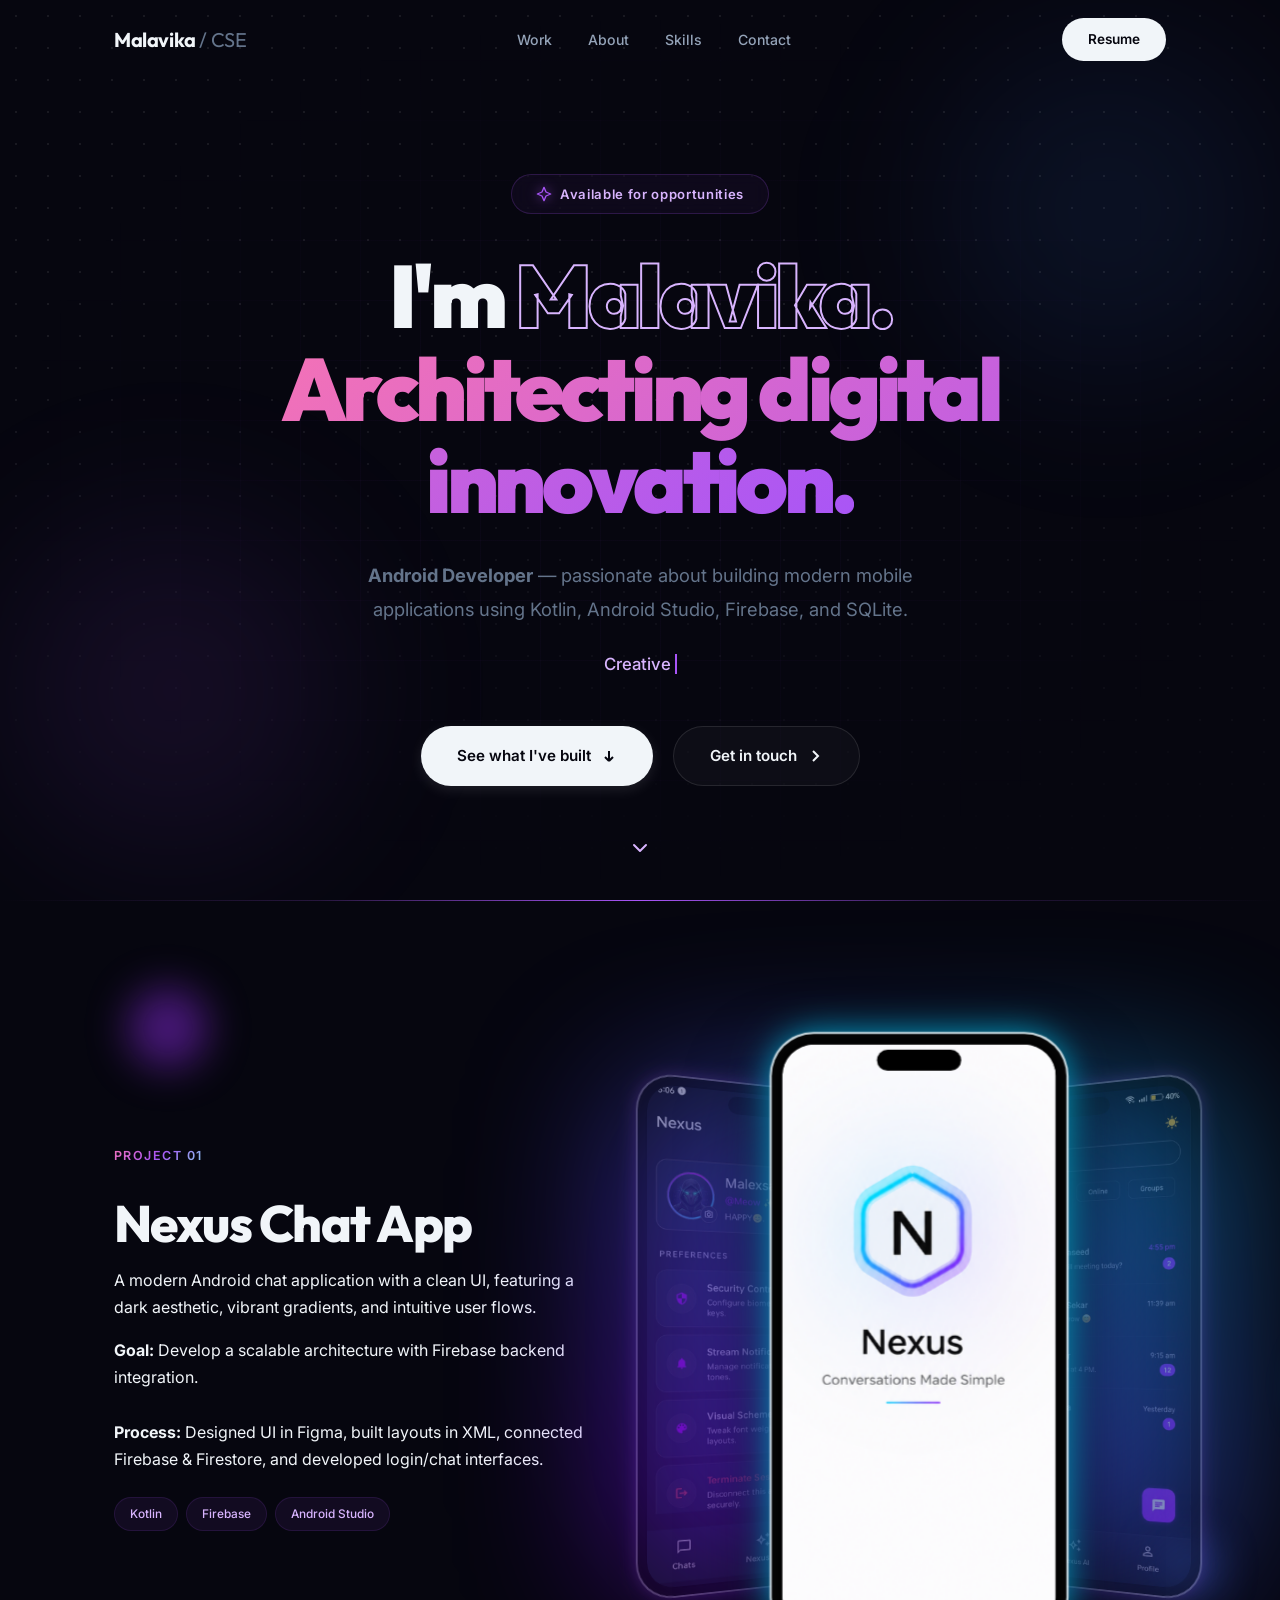
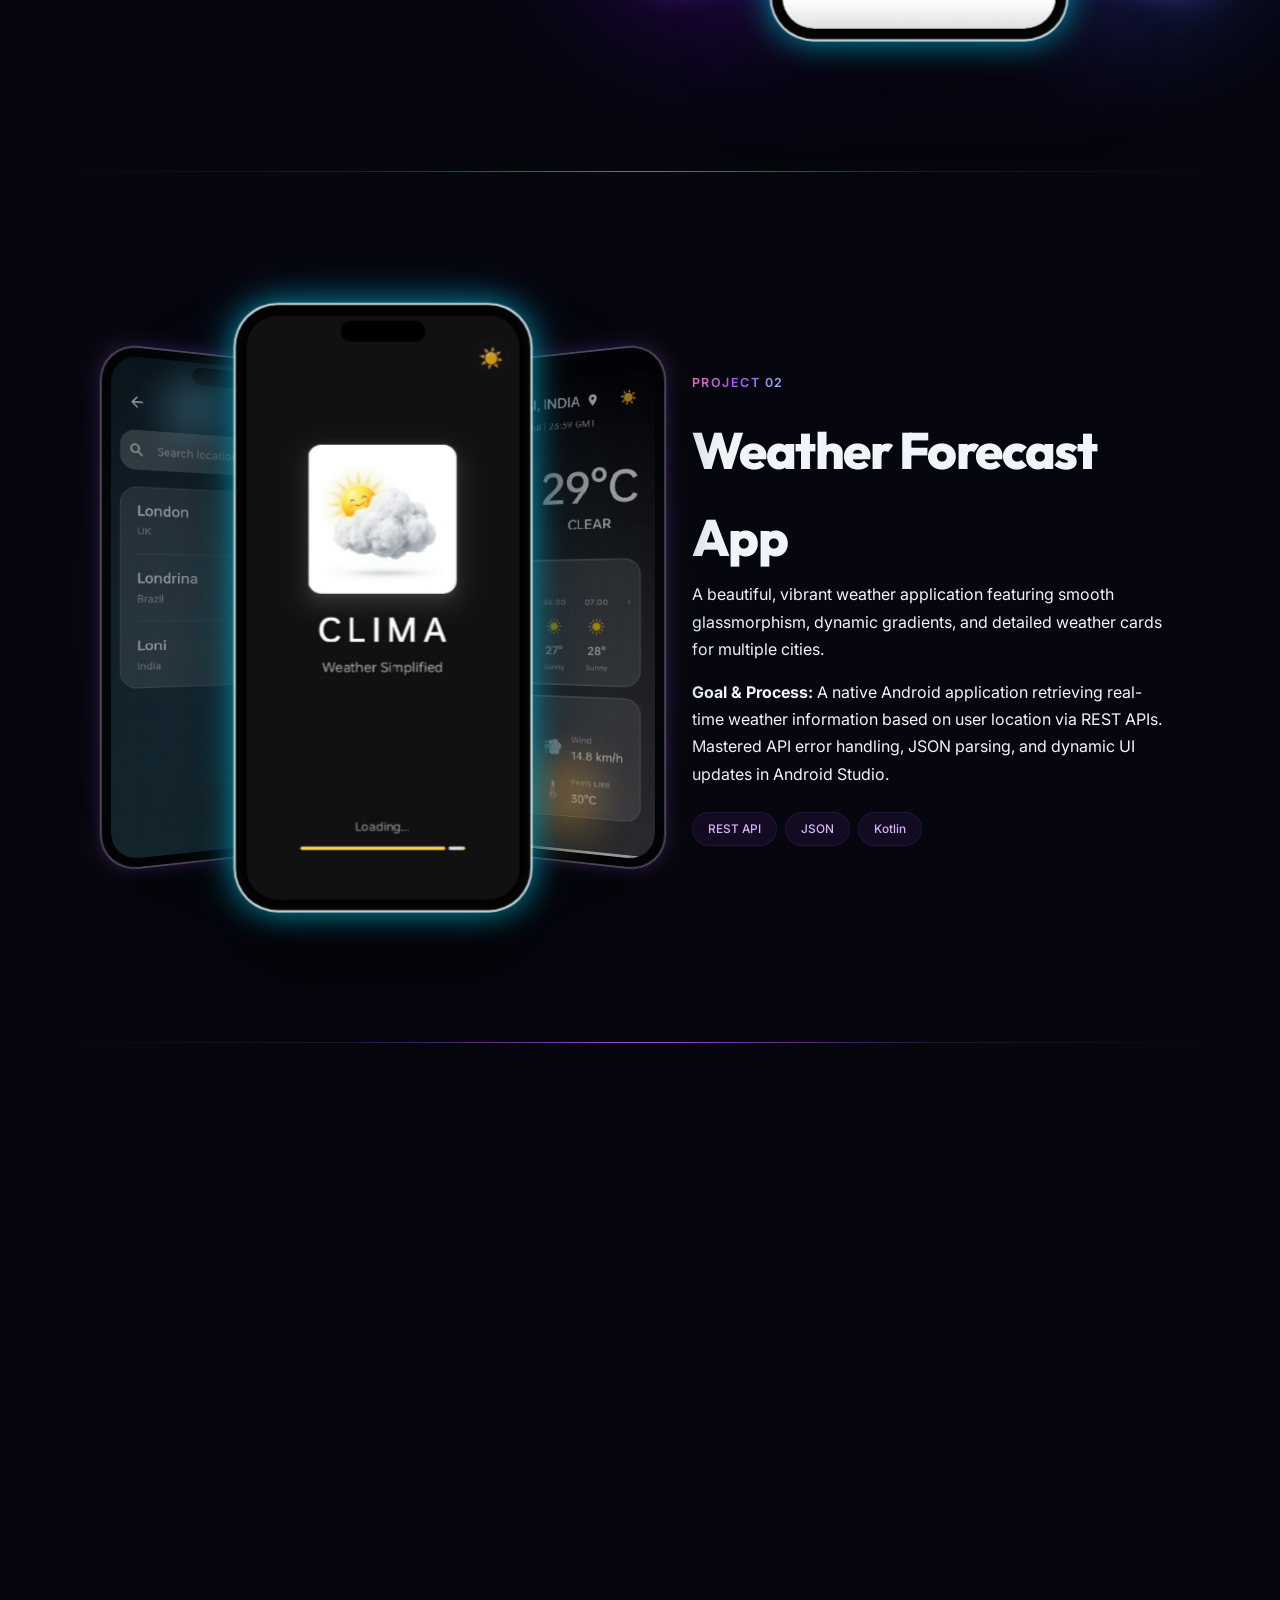
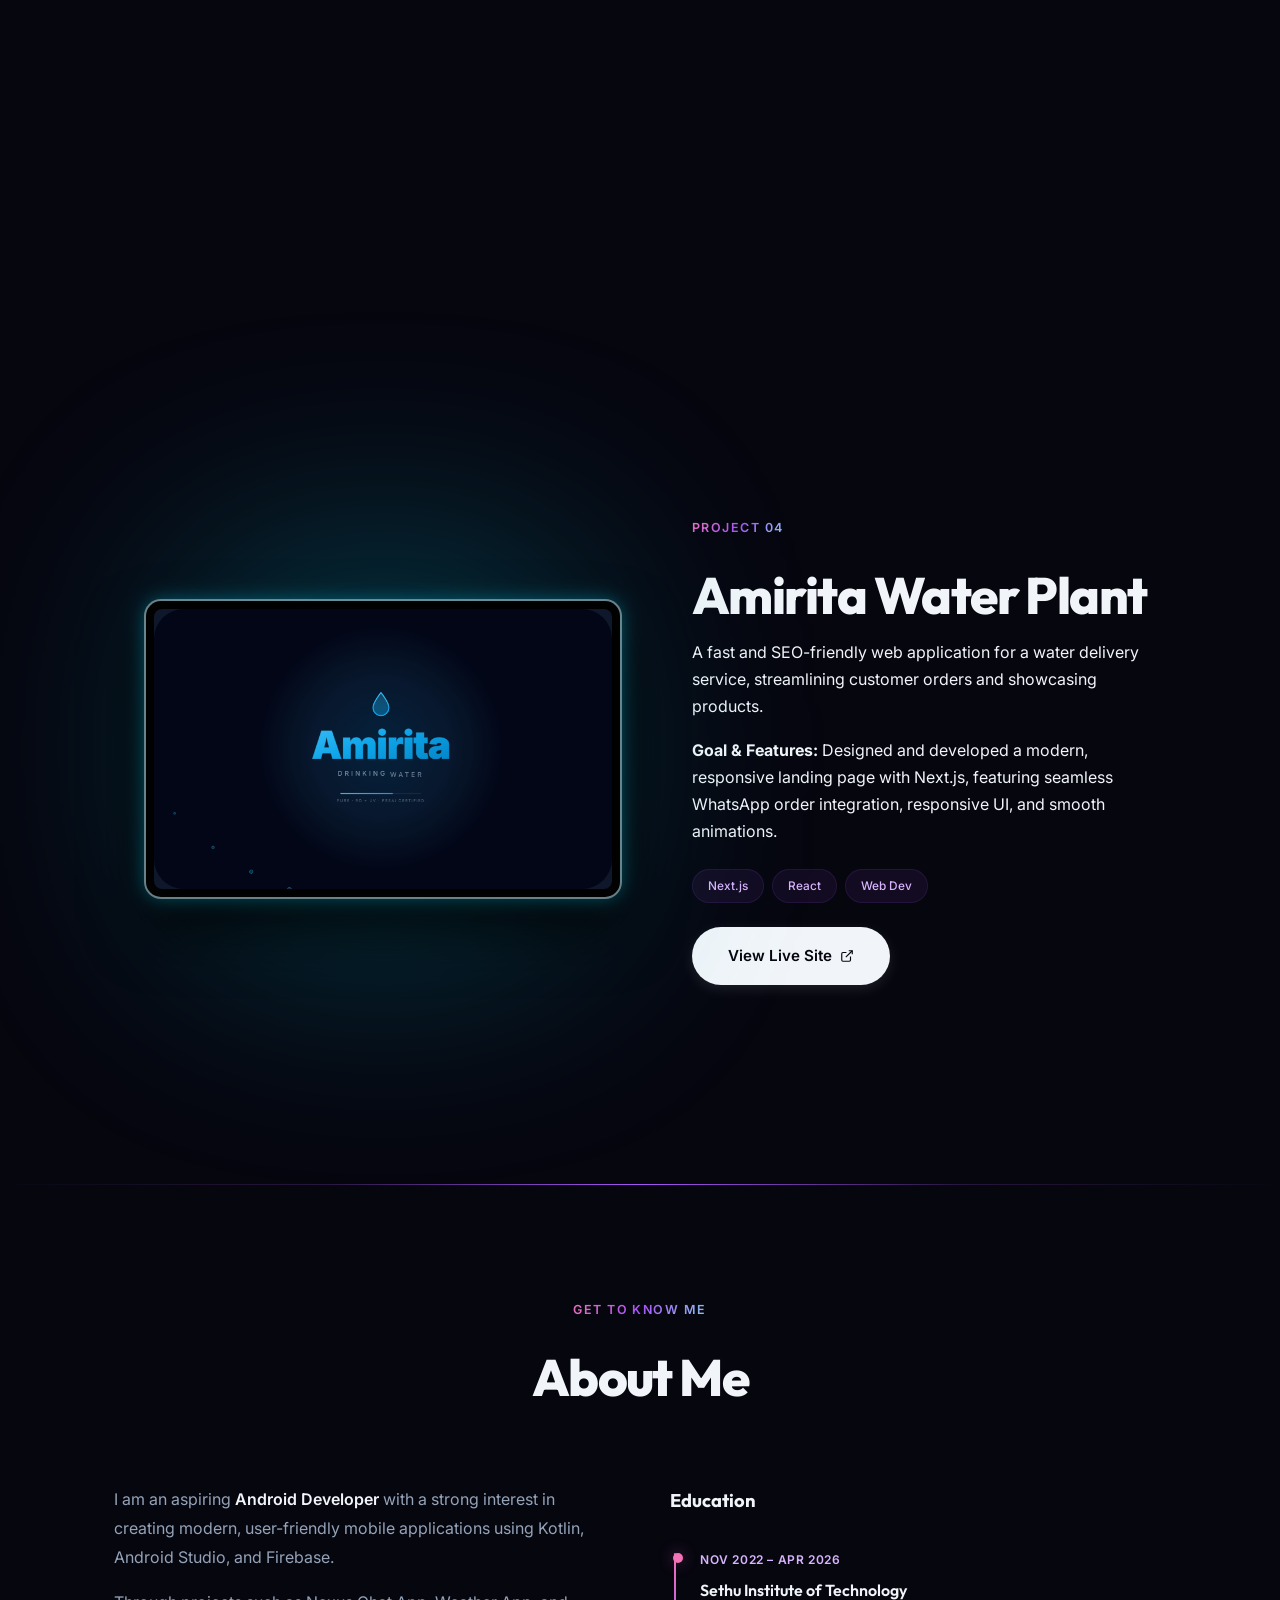
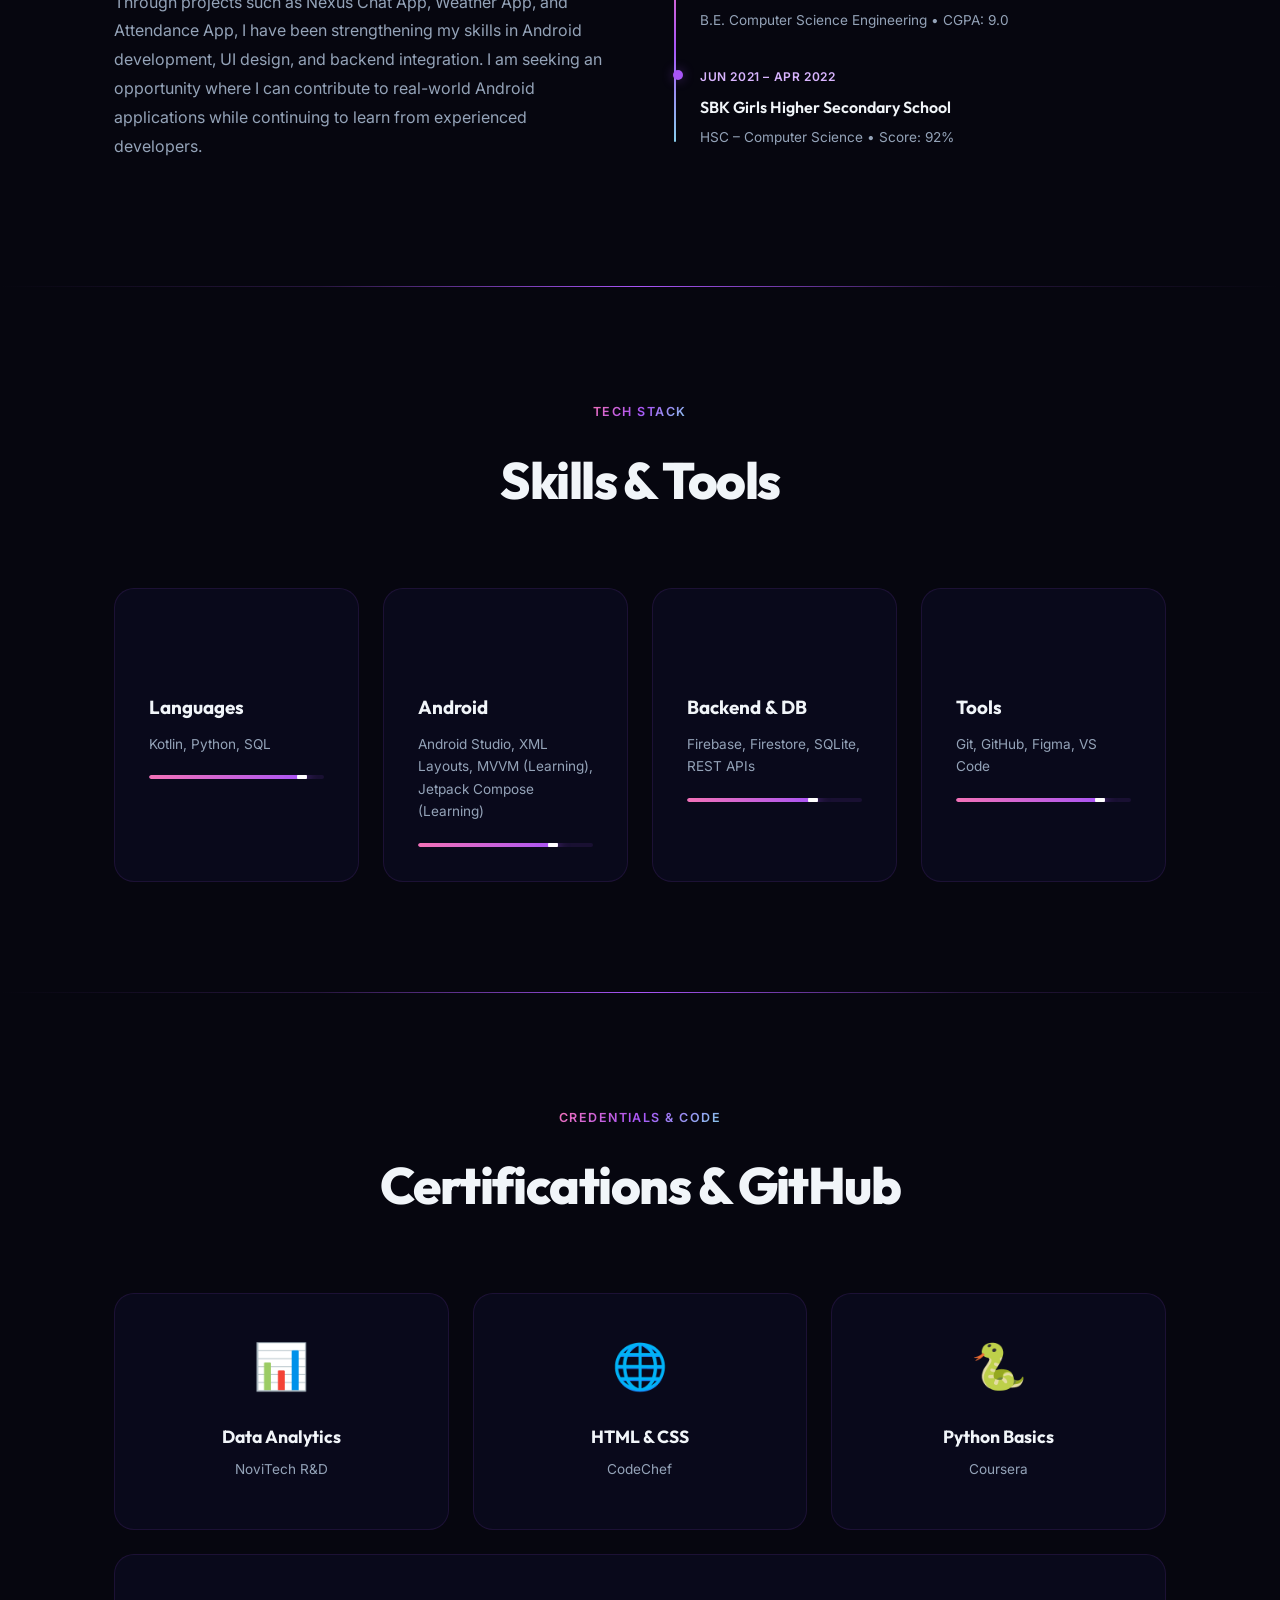
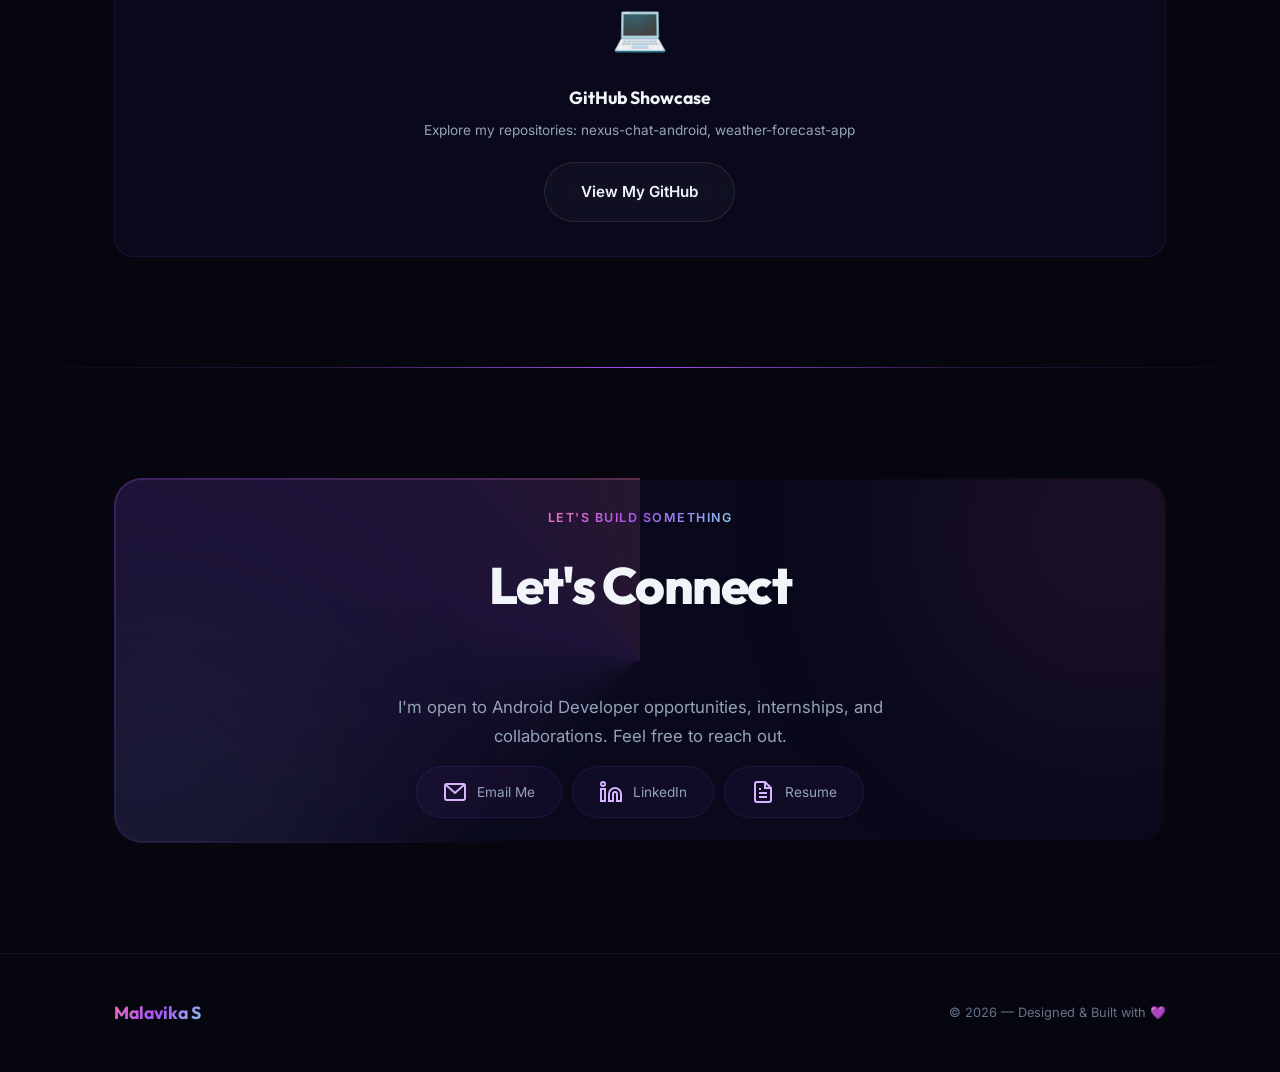
==== commit 716d0585: "fased" ====
--- a/index.html
+++ b/index.html
@@ -3,7 +3,7 @@
 <head>
     <meta charset="UTF-8">
     <meta name="viewport" content="width=device-width, initial-scale=1.0">
-    <meta name="description" content="Malavika S — Computer Science Engineer. Portfolio showcasing projects, skills, and experience in Python, Java, and web technologies.">
+    <meta name="description" content="Malavika S — Computer Science Engineer. Portfolio showcasing projects, skills, and experience in Python and web technologies.">
     <title>Malavika S | Portfolio</title>
     
     <link rel="preconnect" href="https://fonts.googleapis.com">
@@ -15,12 +15,13 @@
 
     <!-- ============ PAGE LOADER ============ -->
     <div class="page-loader" id="page-loader">
-        <span class="loader-logo">M.</span>
+        <div class="loader-text">
+            <span class="loader-word" style="--word-index: 1;">Welcome</span>
+            <span class="loader-word" style="--word-index: 2;">to</span>
+            <span class="loader-word" style="--word-index: 3;">Malavika's</span>
+            <span class="loader-word gradient-text" style="--word-index: 4;">Portfolio</span>
+        </div>
     </div>
-
-    <!-- ============ CUSTOM CURSOR ============ -->
-    <div class="cursor-glow" id="cursor-glow"></div>
-    <div class="cursor-dot" id="cursor-dot"></div>
 
     <!-- ============ NAVBAR ============ -->
     <nav class="navbar" id="navbar">
@@ -41,34 +42,25 @@
 
     <!-- ============ HERO ============ -->
     <section class="hero" id="hero">
-        <!-- Particle Canvas -->
-        <canvas id="particle-canvas"></canvas>
-
-        <!-- Background Orbs -->
-        <div class="hero-bg-orbs">
-            <div class="orb orb-1"></div>
-            <div class="orb orb-2"></div>
-            <div class="orb orb-3"></div>
-        </div>
-
-        <!-- Floating Geometric Shapes -->
-        <div class="floating-shapes">
-            <div class="shape shape-circle shape-1"></div>
-            <div class="shape shape-triangle shape-2"></div>
-            <div class="shape shape-square shape-3"></div>
-            <div class="shape shape-ring shape-4"></div>
-            <div class="shape shape-circle shape-5"></div>
-            <div class="shape shape-triangle shape-6"></div>
-        </div>
-
+        <!-- Professional Grid Background -->
+        <div class="hero-grid-bg"></div>
+        
+        <!-- Elegant Ambient Lights -->
+        <div class="ambient-light-1"></div>
+        <div class="ambient-light-2"></div>
+
+        <!-- Subtle Interactive Mouse Glow -->
+        <div class="hero-mouse-glow" id="hero-mouse-glow"></div>
         <div class="hero-content">
             <div class="hero-badge">
-                <span class="badge-dot"></span>
+                <svg class="badge-sparkle" width="16" height="16" viewBox="0 0 24 24" fill="none" stroke="currentColor" stroke-width="2" stroke-linecap="round" stroke-linejoin="round">
+                    <path d="M12 2l3 7 7 3-7 3-3 7-3-7-7-3 7-3z"></path>
+                </svg>
                 Available for opportunities
             </div>
             <h1 class="hero-title">
-                <span class="line"><span class="line-inner">Hi, I'm Malavika.</span></span>
-                <span class="line"><span class="line-inner"><span class="gradient-text">I build smart systems.</span></span></span>
+                <span class="line"><span class="line-inner">I'm <span class="glowing-outline-text">Malavika.</span></span></span>
+                <span class="line"><span class="line-inner"><span class="gradient-text">Architecting digital innovation.</span></span></span>
             </h1>
             <p class="hero-subtitle"><strong>Android Developer</strong> — passionate about building modern mobile applications using Kotlin, Android Studio, Firebase, and SQLite.</p>
             <div class="hero-roles" id="hero-roles">
@@ -87,10 +79,9 @@
         </div>
 
         <div class="scroll-indicator">
-            <span>Scroll to explore</span>
-            <div class="scroll-ring">
-                <div class="scroll-pulse"></div>
-            </div>
+            <svg class="scroll-arrow" width="24" height="24" viewBox="0 0 24 24" fill="none" stroke="currentColor" stroke-width="2" stroke-linecap="round" stroke-linejoin="round">
+                <polyline points="6 9 12 15 18 9"></polyline>
+            </svg>
         </div>
     </section>
 
@@ -101,13 +92,15 @@
     <section class="section app-showcase" id="showcase-nexus">
         <div class="container showcase-container">
             <div class="showcase-text" data-animate="fade-left">
-                <span class="section-tag">Premium UI Design</span>
-                <h2 class="section-title">Nexus App Interface</h2>
-                <p>A modern, seamless mobile experience featuring a dark aesthetic, vibrant gradients, and intuitive user flows. Designed with a focus on usability and elegant micro-interactions.</p>
+                <span class="section-tag">Project 01</span>
+                <h2 class="section-title">Nexus Chat App</h2>
+                <p style="margin-bottom: 1rem;">A modern Android chat application with a clean UI, featuring a dark aesthetic, vibrant gradients, and intuitive user flows.</p>
+                <p><strong>Goal:</strong> Develop a scalable architecture with Firebase backend integration.<br><br>
+                <strong>Process:</strong> Designed UI in Figma, built layouts in XML, connected Firebase & Firestore, and developed login/chat interfaces.</p>
                 <div class="project-tags" style="margin-top: 1.5rem;">
-                    <span class="tag">UI/UX</span>
-                    <span class="tag">Mobile</span>
-                    <span class="tag">Dark Mode</span>
+                    <span class="tag">Kotlin</span>
+                    <span class="tag">Firebase</span>
+                    <span class="tag">Android Studio</span>
                 </div>
             </div>
             
@@ -149,15 +142,16 @@
 
     <!-- ============ WEATHER APP SHOWCASE ============ -->
     <section class="section app-showcase" id="showcase-weather">
-        <div class="container showcase-container" style="display: flex; align-items: center; justify-content: space-between; gap: 40px; flex-wrap: wrap;">
+        <div class="container showcase-container" style="display: flex; align-items: center; justify-content: space-between; gap: 40px; flex-wrap: wrap; flex-direction: row-reverse;">
             <div class="showcase-text" data-animate="fade-left" style="flex: 1; min-width: 300px;">
-                <span class="section-tag">Premium UI Design</span>
+                <span class="section-tag">Project 02</span>
                 <h2 class="section-title">Weather Forecast App</h2>
-                <p>A beautiful, vibrant weather application featuring smooth glassmorphism, dynamic gradients, and detailed weather cards for multiple cities. Designed for a premium Android experience.</p>
+                <p style="margin-bottom: 1rem;">A beautiful, vibrant weather application featuring smooth glassmorphism, dynamic gradients, and detailed weather cards for multiple cities.</p>
+                <p><strong>Goal & Process:</strong> A native Android application retrieving real-time weather information based on user location via REST APIs. Mastered API error handling, JSON parsing, and dynamic UI updates in Android Studio.</p>
                 <div class="project-tags" style="margin-top: 1.5rem;">
-                    <span class="tag">UI/UX</span>
-                    <span class="tag">Mobile Design</span>
-                    <span class="tag">Glassmorphism</span>
+                    <span class="tag">REST API</span>
+                    <span class="tag">JSON</span>
+                    <span class="tag">Kotlin</span>
                 </div>
             </div>
             
@@ -167,22 +161,22 @@
                 <!-- Weather Carousel Phones -->
                 <div class="phone-frame weather-phone weather-phone-left">
                     <div class="phone-notch"></div>
-                    <div class="phone-screen"><img src="assets/weather-splash.png" alt="Splash Screen" class="slide-img"></div>
+                    <div class="phone-screen"><img src="images/search.png" alt="Search Screen" class="slide-img"></div>
                 </div>
 
                 <div class="phone-frame weather-phone weather-phone-center">
                     <div class="phone-notch"></div>
-                    <div class="phone-screen"><img src="assets/weather-search.png" alt="Search Screen" class="slide-img"></div>
+                    <div class="phone-screen"><img src="images/splash.png" alt="Splash Screen" class="slide-img"></div>
                 </div>
 
                 <div class="phone-frame weather-phone weather-phone-right">
                     <div class="phone-notch"></div>
-                    <div class="phone-screen"><img src="assets/weather-london.png" alt="London Weather" class="slide-img"></div>
+                    <div class="phone-screen"><img src="images/madurai.png" alt="Madurai Weather" class="slide-img"></div>
                 </div>
 
                 <div class="phone-frame weather-phone weather-phone-hidden">
                     <div class="phone-notch"></div>
-                    <div class="phone-screen"><img src="assets/weather-madurai.png" alt="Madurai Weather" class="slide-img"></div>
+                    <div class="phone-screen"><img src="images/london.png" alt="London Weather" class="slide-img"></div>
                 </div>
 
                 <!-- Floating Elements for aesthetic -->
@@ -194,69 +188,97 @@
 
     <div class="section-divider" data-animate="scale"></div>
 
-    <!-- ============ FEATURED PROJECTS ============ -->
-    <section class="section projects" id="projects">
-        <div class="container">
-            <div class="section-header" data-animate>
-                <span class="section-tag">Featured Work</span>
-                <h2 class="section-title">Projects</h2>
+    <!-- ============ ATTENDANCE APP SHOWCASE ============ -->
+    <section class="section app-showcase" id="projects">
+        <div class="container showcase-container" style="display: flex; align-items: center; justify-content: space-between; gap: 40px; flex-wrap: wrap; flex-direction: row;">
+            <div class="showcase-text" data-animate="fade-left" style="flex: 1; min-width: 300px;">
+                <span class="section-tag">Project 03</span>
+                <h2 class="section-title">Attendance Manager</h2>
+                <p style="margin-bottom: 1rem;">A digital attendance management system for tracking and recording student attendance efficiently and securely.</p>
+                <p><strong>Goal & Process:</strong> Gained practical experience managing local and cloud data synchronization. Implemented intuitive role-based access for admins and faculty.</p>
+                <div class="project-tags" style="margin-top: 1.5rem;">
+                    <span class="tag">SQLite</span>
+                    <span class="tag">Firebase</span>
+                    <span class="tag">Kotlin</span>
+                </div>
             </div>
             
-            <div class="projects-grid">
-                <!-- Nexus Chat App -->
-                <div class="project-card" data-animate data-tilt>
-                    <div class="project-card-glow"></div>
-                    <div class="project-number">01</div>
-                    <div class="project-content">
-                        <span class="project-date">Current</span>
-                        <h3 class="project-title">Nexus Chat App</h3>
-                        <p class="project-desc">
-                            <strong>Goal:</strong> Develop a modern Android chat application with a clean UI, Firebase backend integration, and scalable architecture.<br><br>
-                            <strong>Process:</strong> Designed UI in Figma, built layouts in XML, connected Firebase & Firestore, and developed login/chat interfaces. Currently implementing real-time messaging protocols.
-                        </p>
-                        <div class="project-tags">
-                            <span class="tag">Kotlin</span>
-                            <span class="tag">Firebase</span>
-                            <span class="tag">Android Studio</span>
+            <div class="showcase-mockup carousel-container" data-animate="fade-right" style="position: relative; flex: 1; display: flex; justify-content: center; align-items: center; min-height: 600px;">
+                <div class="phone-glow" style="position: absolute; width: 300px; height: 300px; background: #a855f7; filter: blur(100px); opacity: 0.3; top: 50%; left: 50%; transform: translate(-50%, -50%); z-index: 0;"></div>
+                
+                <!-- Stacked Cards Phone Layout -->
+                <div class="card-stack-container">
+                    <!-- Phone 1 (Front) -->
+                    <div class="modern-phone-frame stack-card stack-pos-1">
+                        <div class="dynamic-island"></div>
+                        <div class="modern-phone-screen"><img src="assets/splash.png" alt="Splash Screen" class="slide-img"></div>
+                    </div>
+                    <!-- Phone 2 -->
+                    <div class="modern-phone-frame stack-card stack-pos-2">
+                        <div class="dynamic-island"></div>
+                        <div class="modern-phone-screen"><img src="assets/admin.png" alt="Admin Screen" class="slide-img"></div>
+                    </div>
+                    <!-- Phone 3 -->
+                    <div class="modern-phone-frame stack-card stack-pos-3">
+                        <div class="dynamic-island"></div>
+                        <div class="modern-phone-screen"><img src="assets/front.png" alt="Front Screen" class="slide-img"></div>
+                    </div>
+                    <!-- Phone 4 -->
+                    <div class="modern-phone-frame stack-card stack-pos-4">
+                        <div class="dynamic-island"></div>
+                        <div class="modern-phone-screen"><img src="assets/markstudent.png" alt="Mark Student" class="slide-img"></div>
+                    </div>
+                    <!-- Phone 5 -->
+                    <div class="modern-phone-frame stack-card stack-pos-5">
+                        <div class="dynamic-island"></div>
+                        <div class="modern-phone-screen"><img src="assets/mark student.png" alt="Mark Student Alternate" class="slide-img"></div>
+                    </div>
+                </div>
+
+                <!-- Floating Elements for aesthetic -->
+                <div class="floating-bubble" style="width: 60px; height: 60px; background: rgba(168, 85, 247, 0.5); top: 15%; left: 10%; animation: float-b 4s infinite alternate ease-in-out;"></div>
+                <div class="floating-bubble" style="width: 80px; height: 80px; background: rgba(244, 114, 182, 0.4); bottom: 15%; right: 10%; animation: float-b 5s infinite alternate-reverse ease-in-out;"></div>
+            </div>
+        </div>
+    </section>
+
+    <div class="section-divider" data-animate="scale"></div>
+
+    <!-- ============ AMIRITA WATER SHOWCASE ============ -->
+    <section class="section app-showcase" id="showcase-amirita">
+        <div class="container showcase-container" style="display: flex; align-items: center; justify-content: space-between; gap: 40px; flex-wrap: wrap; flex-direction: row-reverse;">
+            <div class="showcase-text" data-animate="fade-right" style="flex: 1; min-width: 300px;">
+                <span class="section-tag">Project 04</span>
+                <h2 class="section-title">Amirita Water Plant</h2>
+                <p style="margin-bottom: 1rem;">A fast and SEO-friendly web application for a water delivery service, streamlining customer orders and showcasing products.</p>
+                <p><strong>Goal & Features:</strong> Designed and developed a modern, responsive landing page with Next.js, featuring seamless WhatsApp order integration, responsive UI, and smooth animations.</p>
+                <div class="project-tags" style="margin-top: 1.5rem;">
+                    <span class="tag">Next.js</span>
+                    <span class="tag">React</span>
+                    <span class="tag">Web Dev</span>
+                </div>
+                <div style="margin-top: 1.5rem;">
+                    <a href="https://amiritaaquo.vercel.app/" target="_blank" class="btn btn-primary" style="display: inline-flex; align-items: center; gap: 8px;">View Live Site <svg width="14" height="14" viewBox="0 0 24 24" fill="none" stroke="currentColor" stroke-width="2"><path d="M18 13v6a2 2 0 0 1-2 2H5a2 2 0 0 1-2-2V8a2 2 0 0 1 2-2h6"></path><polyline points="15 3 21 3 21 9"></polyline><line x1="10" y1="14" x2="21" y2="3"></line></svg></a>
+                </div>
+            </div>
+            
+            <div class="showcase-mockup carousel-container" data-animate="fade-left" style="position: relative; flex: 1; display: flex; justify-content: center; align-items: center; min-height: 500px;">
+                <div class="phone-glow" style="position: absolute; width: 400px; height: 400px; background: #06B6D4; filter: blur(120px); opacity: 0.3; top: 50%; left: 50%; transform: translate(-50%, -50%); z-index: 0;"></div>
+                
+                <!-- Single Tablet with Sliding Screens (Straight View) -->
+                <div class="tab-frame" style="z-index: 1;">
+                    <div class="phone-notch"></div>
+                    <div class="phone-screen">
+                        <div class="tab-slider-wrapper">
+                            <img src="images/home.png" alt="Amirita Home Page" class="slide-img">
+                            <img src="images/opening.png" alt="Amirita Opening" class="slide-img">
+                            <img src="images/hydration.png" alt="Amirita Hydration" class="slide-img">
+                            <img src="images/order.png" alt="Amirita Order" class="slide-img">
                         </div>
                     </div>
                 </div>
 
-                <!-- Weather App -->
-                <div class="project-card stagger-1" data-animate data-tilt>
-                    <div class="project-card-glow"></div>
-                    <div class="project-number">02</div>
-                    <div class="project-content">
-                        <span class="project-date">Completed</span>
-                        <h3 class="project-title">Weather Forecast App</h3>
-                        <p class="project-desc">
-                            A native Android application retrieving real-time weather information based on user location via REST APIs. Mastered API error handling, JSON parsing, and dynamic UI updates in Android Studio.
-                        </p>
-                        <div class="project-tags">
-                            <span class="tag">REST API</span>
-                            <span class="tag">JSON</span>
-                            <span class="tag">Kotlin</span>
-                        </div>
-                    </div>
-                </div>
-
-                <!-- Attendance App -->
-                <div class="project-card stagger-2" data-animate data-tilt>
-                    <div class="project-card-glow"></div>
-                    <div class="project-number">03</div>
-                    <div class="project-content">
-                        <span class="project-date">Completed</span>
-                        <h3 class="project-title">Attendance Manager</h3>
-                        <p class="project-desc">
-                            A digital attendance management system for tracking and recording student attendance efficiently and securely. Gained practical experience managing local and cloud data synchronization.
-                        </p>
-                        <div class="project-tags">
-                            <span class="tag">SQLite</span>
-                            <span class="tag">Firebase</span>
-                            <span class="tag">Kotlin</span>
-                        </div>
-                    </div>
-                </div>
+                <!-- Floating Elements for aesthetic -->
             </div>
         </div>
     </section>
@@ -321,7 +343,7 @@
                         <svg width="40" height="40" viewBox="0 0 24 24" fill="none" stroke="url(#grad1)" stroke-width="1.5"><path d="M2 12h20M12 2v20"/><circle cx="12" cy="12" r="4"/></svg>
                     </div>
                     <h3>Languages</h3>
-                    <p>Kotlin, Java, Python, SQL</p>
+                    <p>Kotlin, Python, SQL</p>
                     <div class="skill-bar"><div class="skill-fill" style="--fill-width: 90%"></div></div>
                 </div>
 
--- a/style.css
+++ b/style.css
@@ -64,11 +64,11 @@
     line-height: 1.7;
     overflow-x: hidden;
     -webkit-font-smoothing: antialiased;
-    cursor: none;
-}
-
-a, button, input, textarea {
-    cursor: none;
+    cursor: url('images/cursor-default.svg') 6 3, auto;
+}
+
+a, button, input, textarea, .carousel-container, .phone-frame, .tab-frame {
+    cursor: url('images/cursor-pointer.svg') 12 5, pointer;
 }
 
 a {
@@ -87,41 +87,7 @@
     padding: 0 24px;
 }
 
-/* ---------- Custom Cursor Glow ---------- */
-.cursor-glow {
-    position: fixed;
-    width: 500px;
-    height: 500px;
-    border-radius: 50%;
-    background: radial-gradient(circle, rgba(168, 85, 247, 0.08) 0%, rgba(168, 85, 247, 0.03) 30%, transparent 70%);
-    pointer-events: none;
-    z-index: 9999;
-    transform: translate(-50%, -50%);
-    transition: opacity 0.3s ease;
-    will-change: left, top;
-}
-
-.cursor-dot {
-    position: fixed;
-    width: 8px;
-    height: 8px;
-    border-radius: 50%;
-    background: var(--purple-light);
-    pointer-events: none;
-    z-index: 10000;
-    transform: translate(-50%, -50%);
-    transition: width 0.2s ease, height 0.2s ease, background 0.2s ease;
-    will-change: left, top;
-    box-shadow: 0 0 15px rgba(168, 85, 247, 0.5);
-}
-
-.cursor-dot.hovering {
-    width: 40px;
-    height: 40px;
-    background: rgba(168, 85, 247, 0.15);
-    border: 2px solid var(--purple-light);
-    box-shadow: 0 0 30px rgba(168, 85, 247, 0.3);
-}
+/* ---------- Particle Canvas ---------- */
 
 /* ---------- Particle Canvas ---------- */
 #particle-canvas {
@@ -387,60 +353,74 @@
     overflow: hidden;
 }
 
-.hero-bg-orbs {
+/* Professional Hero Background */
+.hero-grid-bg {
     position: absolute;
     inset: 0;
-    overflow: hidden;
+    width: 100%;
+    height: 100%;
+    /* Subtle dot grid pattern */
+    background-image: radial-gradient(rgba(255, 255, 255, 0.08) 1px, transparent 1px);
+    background-size: 32px 32px;
+    z-index: 0;
+    /* Fade out at the bottom */
+    mask-image: linear-gradient(to bottom, rgba(0,0,0,1) 40%, rgba(0,0,0,0) 100%);
+    -webkit-mask-image: linear-gradient(to bottom, rgba(0,0,0,1) 40%, rgba(0,0,0,0) 100%);
+}
+
+.hero-mouse-glow {
+    position: absolute;
+    top: 0; left: 0;
+    width: 800px;
+    height: 800px;
+    background: radial-gradient(circle, rgba(168, 85, 247, 0.12) 0%, rgba(0, 0, 0, 0) 50%);
+    transform: translate(-50%, -50%);
+    border-radius: 50%;
     pointer-events: none;
+    z-index: 1;
+    transition: opacity 0.3s ease;
+    opacity: 0;
+}
+
+.hero:hover .hero-mouse-glow {
+    opacity: 1;
+}
+
+/* Elegant ambient lights */
+.ambient-light-1 {
+    position: absolute;
+    top: -10%; right: -10%;
+    width: 600px; height: 600px;
+    background: radial-gradient(circle, rgba(59, 130, 246, 0.12) 0%, rgba(0,0,0,0) 60%);
+    border-radius: 50%;
+    filter: blur(60px);
     z-index: 0;
-}
-
-.orb {
-    position: absolute;
+    animation: ambient-drift 20s ease-in-out infinite alternate;
+}
+
+.ambient-light-2 {
+    position: absolute;
+    bottom: -10%; left: -10%;
+    width: 600px; height: 600px;
+    background: radial-gradient(circle, rgba(168, 85, 247, 0.12) 0%, rgba(0,0,0,0) 60%);
     border-radius: 50%;
-    filter: blur(120px);
-    opacity: 0.3;
-    animation: float 14s ease-in-out infinite;
-}
-
-.orb-1 {
-    width: 550px;
-    height: 550px;
-    background: var(--pink);
-    top: -120px;
-    left: -120px;
-    animation-delay: 0s;
-}
-
-.orb-2 {
-    width: 450px;
-    height: 450px;
-    background: var(--purple);
-    top: 25%;
-    right: -100px;
-    animation-delay: -5s;
-}
-
-.orb-3 {
-    width: 400px;
-    height: 400px;
-    background: var(--sky);
-    bottom: -60px;
-    left: 25%;
-    animation-delay: -9s;
-}
-
-@keyframes float {
-    0%, 100% { transform: translate(0, 0) scale(1); }
-    25% { transform: translate(40px, -30px) scale(1.06); }
-    50% { transform: translate(-20px, 25px) scale(0.96); }
-    75% { transform: translate(25px, -15px) scale(1.03); }
+    filter: blur(60px);
+    z-index: 0;
+    animation: ambient-drift 25s ease-in-out infinite alternate-reverse;
+}
+
+@keyframes ambient-drift {
+    0% { transform: translate(0, 0); }
+    100% { transform: translate(80px, 40px); }
 }
 
 .hero-content {
     position: relative;
     z-index: 2;
     max-width: 850px;
+    display: flex;
+    flex-direction: column;
+    align-items: center;
 }
 
 .hero-badge {
@@ -448,38 +428,43 @@
     align-items: center;
     gap: 8px;
     font-size: 0.82rem;
-    font-weight: 500;
+    font-weight: 600;
     color: var(--purple-light);
     margin-bottom: 36px;
-    letter-spacing: 0.03em;
-    padding: 8px 20px;
+    letter-spacing: 0.05em;
+    padding: 8px 24px;
     border-radius: var(--radius-full);
-    background: rgba(168, 85, 247, 0.08);
-    border: 1px solid rgba(168, 85, 247, 0.15);
+    background: rgba(168, 85, 247, 0.05);
+    border: 1px solid rgba(168, 85, 247, 0.2);
+    backdrop-filter: blur(8px);
     opacity: 0;
-    animation: fadeInDown 0.8s ease-out 0.3s forwards;
-}
-
-.hero-badge .badge-dot {
-    width: 8px;
-    height: 8px;
-    border-radius: 50%;
-    background: #22C55E;
-    animation: pulse-dot 2s ease-in-out infinite;
-}
-
-@keyframes pulse-dot {
-    0%, 100% { box-shadow: 0 0 0 0 rgba(34, 197, 94, 0.4); }
-    50% { box-shadow: 0 0 0 8px rgba(34, 197, 94, 0); }
+    animation: fadeInDown 1s cubic-bezier(0.16, 1, 0.3, 1) 0.3s forwards, floatBadge 4s ease-in-out infinite alternate;
+}
+
+@keyframes floatBadge {
+    0% { transform: translateY(0); }
+    100% { transform: translateY(-8px); }
+}
+
+.badge-sparkle {
+    color: #a855f7;
+    animation: sparkleSpin 4s linear infinite;
+    filter: drop-shadow(0 0 6px rgba(168, 85, 247, 0.8));
+}
+
+@keyframes sparkleSpin {
+    0% { transform: rotate(0deg) scale(0.8); }
+    50% { transform: rotate(180deg) scale(1.1); }
+    100% { transform: rotate(360deg) scale(0.8); }
 }
 
 .hero-title {
     font-family: var(--font-heading);
     font-size: clamp(3rem, 8vw, 5.5rem);
     font-weight: 900;
-    line-height: 1.08;
-    letter-spacing: -0.04em;
-    margin-bottom: 28px;
+    line-height: 1.05;
+    letter-spacing: -0.05em;
+    margin-bottom: 32px;
 }
 
 .hero-title .line {
@@ -490,14 +475,32 @@
 .hero-title .line-inner {
     display: block;
     transform: translateY(110%);
-    animation: lineReveal 0.9s cubic-bezier(0.22, 1, 0.36, 1) forwards;
+    animation: lineReveal 1.2s cubic-bezier(0.19, 1, 0.22, 1) forwards;
 }
 
 .hero-title .line:nth-child(1) .line-inner { animation-delay: 0.5s; }
-.hero-title .line:nth-child(2) .line-inner { animation-delay: 0.7s; }
+.hero-title .line:nth-child(2) .line-inner { animation-delay: 0.65s; }
 
 @keyframes lineReveal {
     to { transform: translateY(0); }
+}
+
+.glowing-outline-text {
+    color: transparent;
+    -webkit-text-stroke: 2px var(--purple-light);
+    animation: textNeonGlow 3s ease-in-out infinite alternate;
+}
+
+@keyframes textNeonGlow {
+    0% {
+        text-shadow: 0 0 10px rgba(192, 132, 252, 0.1),
+                     0 0 20px rgba(192, 132, 252, 0.1);
+    }
+    100% {
+        text-shadow: 0 0 15px rgba(192, 132, 252, 0.6),
+                     0 0 30px rgba(192, 132, 252, 0.4),
+                     0 0 45px rgba(192, 132, 252, 0.2);
+    }
 }
 
 .gradient-text {
@@ -506,35 +509,37 @@
     -webkit-text-fill-color: transparent;
     background-clip: text;
     background-size: 200% 200%;
-    animation: gradientShift 4s ease-in-out infinite;
+    animation: gradientShift 5s ease-in-out infinite alternate;
 }
 
 @keyframes gradientShift {
-    0%, 100% { background-position: 0% 50%; }
-    50% { background-position: 100% 50%; }
+    0% { background-position: 0% 50%; }
+    100% { background-position: 100% 50%; }
 }
 
 .hero-subtitle {
-    font-size: 1.12rem;
-    color: var(--text-secondary);
-    max-width: 580px;
-    margin: 0 auto 20px;
+    font-size: 1.15rem;
+    color: var(--text-muted);
+    max-width: 600px;
+    margin: 0 auto 24px;
     opacity: 0;
-    animation: fadeInUp 0.8s ease-out 1s forwards;
-    line-height: 1.7;
+    animation: fadeInUp 1s cubic-bezier(0.16, 1, 0.3, 1) 1s forwards;
+    line-height: 1.8;
 }
 
 .hero-roles {
-    font-size: 1rem;
+    font-size: 1.05rem;
     color: var(--purple-light);
-    margin-bottom: 40px;
+    margin-bottom: 48px;
     min-height: 1.5em;
     opacity: 0;
-    animation: fadeInUp 0.6s ease-out 1.2s forwards;
+    font-weight: 500;
+    animation: fadeInUp 1s cubic-bezier(0.16, 1, 0.3, 1) 1.2s forwards;
 }
 
 .typewriter-text {
     border-right: 2px solid var(--purple);
+    padding-right: 4px;
     animation: blink-caret 0.8s step-end infinite;
 }
 
@@ -545,62 +550,54 @@
 
 .hero-actions {
     display: flex;
-    gap: 16px;
+    gap: 20px;
     justify-content: center;
     flex-wrap: wrap;
     opacity: 0;
-    animation: fadeInUp 0.8s ease-out 1.4s forwards;
+    animation: fadeInUp 1s cubic-bezier(0.16, 1, 0.3, 1) 1.4s forwards;
 }
 
 /* ---------- Buttons ---------- */
 .btn {
     display: inline-flex;
     align-items: center;
-    gap: 8px;
+    gap: 10px;
     font-family: var(--font-body);
-    font-size: 0.9rem;
+    font-size: 0.95rem;
     font-weight: 600;
-    padding: 14px 30px;
+    padding: 16px 36px;
     border-radius: var(--radius-full);
-    transition: var(--transition);
-    cursor: none;
+    transition: all 0.4s cubic-bezier(0.16, 1, 0.3, 1);
+    cursor: pointer;
     border: none;
     position: relative;
     overflow: hidden;
-}
-
-.btn::after {
-    content: '';
-    position: absolute;
-    inset: 0;
-    border-radius: inherit;
-    opacity: 0;
-    transition: opacity 0.3s ease;
 }
 
 .btn-primary {
     background: var(--text-primary);
     color: var(--bg-primary);
+    box-shadow: 0 4px 14px 0 rgba(255, 255, 255, 0.1);
 }
 
 .btn-primary:hover {
-    transform: translateY(-3px) scale(1.02);
-    box-shadow: 0 15px 40px rgba(168, 85, 247, 0.3), 0 0 60px rgba(168, 85, 247, 0.1);
+    transform: translateY(-4px);
+    box-shadow: 0 6px 20px rgba(255, 255, 255, 0.23);
+    background: #ffffff;
 }
 
 .btn-ghost {
-    background: transparent;
-    color: var(--text-secondary);
-    border: 1px solid var(--border-color);
-    backdrop-filter: blur(10px);
+    background: rgba(255, 255, 255, 0.03);
+    color: var(--text-primary);
+    border: 1px solid rgba(255, 255, 255, 0.1);
+    backdrop-filter: blur(12px);
 }
 
 .btn-ghost:hover {
-    color: var(--text-primary);
-    border-color: var(--purple);
-    transform: translateY(-3px) scale(1.02);
-    box-shadow: 0 15px 40px rgba(168, 85, 247, 0.15);
-    background: rgba(168, 85, 247, 0.06);
+    background: rgba(255, 255, 255, 0.08);
+    border-color: rgba(255, 255, 255, 0.3);
+    transform: translateY(-4px);
+    box-shadow: 0 6px 20px rgba(0, 0, 0, 0.4);
 }
 
 .btn-lg {
@@ -625,54 +622,20 @@
     position: absolute;
     bottom: 40px;
     display: flex;
-    flex-direction: column;
-    align-items: center;
-    gap: 12px;
-    color: var(--text-muted);
-    font-size: 0.78rem;
-    letter-spacing: 0.05em;
+    justify-content: center;
     opacity: 0;
     animation: fadeInUp 0.8s ease-out 1.6s forwards;
     z-index: 2;
-}
-
-.scroll-indicator .scroll-ring {
-    width: 36px;
-    height: 56px;
-    border-radius: 18px;
-    border: 2px solid rgba(168, 85, 247, 0.3);
-    position: relative;
-    display: flex;
-    justify-content: center;
-}
-
-.scroll-indicator .scroll-ring::before {
-    content: '';
-    width: 4px;
-    height: 10px;
-    border-radius: 4px;
-    background: var(--purple-light);
-    margin-top: 10px;
-    animation: scrollBounce 2s ease-in-out infinite;
-}
-
-@keyframes scrollBounce {
-    0%, 100% { transform: translateY(0); opacity: 1; }
-    50% { transform: translateY(16px); opacity: 0.3; }
-}
-
-.scroll-indicator .scroll-pulse {
-    position: absolute;
-    width: 36px;
-    height: 56px;
-    border-radius: 18px;
-    border: 2px solid rgba(168, 85, 247, 0.2);
-    animation: scrollPulse 2s ease-out infinite;
-}
-
-@keyframes scrollPulse {
-    0% { transform: scale(1); opacity: 0.5; }
-    100% { transform: scale(1.4); opacity: 0; }
+    color: var(--purple-light);
+}
+
+.scroll-arrow {
+    animation: arrowBounce 2s infinite ease-in-out;
+}
+
+@keyframes arrowBounce {
+    0%, 100% { transform: translateY(0); opacity: 0.4; }
+    50% { transform: translateY(12px); opacity: 1; }
 }
 
 /* ---------- Section Common ---------- */
@@ -1270,16 +1233,52 @@
 .contact-wrapper {
     position: relative;
     text-align: center;
-    padding: 85px 44px;
+    padding: 25px 15px;
+    background: transparent;
+    border-radius: var(--radius-xl);
+    transition: transform 0.4s cubic-bezier(0.16, 1, 0.3, 1), box-shadow 0.4s ease;
+    z-index: 1;
+    overflow: hidden; /* Fixes rotation overflow */
+}
+
+/* Inner Background */
+.contact-wrapper::after {
+    content: '';
+    position: absolute;
+    inset: 2px;
     background: var(--bg-card);
-    border: 1px solid var(--border-color);
-    border-radius: var(--radius-xl);
-    overflow: hidden;
-    transition: var(--transition);
+    border-radius: calc(var(--radius-xl) - 2px);
+    z-index: -1;
+}
+
+/* Rotating Gradient Border */
+.contact-wrapper::before {
+    content: '';
+    position: absolute;
+    top: -50%;
+    left: -50%;
+    width: 200%;
+    height: 200%;
+    background: conic-gradient(from 0deg, transparent 60%, var(--purple) 80%, var(--pink) 100%);
+    z-index: -2;
+    animation: rotateBorder 4s linear infinite;
+    opacity: 0.35;
+}
+
+@keyframes rotateBorder {
+    0% { transform: rotate(0deg); }
+    100% { transform: rotate(360deg); }
 }
 
 .contact-wrapper:hover {
-    border-color: var(--border-hover);
+    transform: translateY(-8px);
+    box-shadow: 0 15px 40px -10px rgba(168, 85, 247, 0.15);
+}
+
+/* Make sure inner contents stay above the pseudo elements */
+.contact-wrapper > * {
+    position: relative;
+    z-index: 2;
 }
 
 .contact-bg-orbs {
@@ -1318,7 +1317,7 @@
     color: var(--text-secondary);
     font-size: 1.05rem;
     max-width: 520px;
-    margin: 0 auto 44px;
+    margin: 0 auto 16px;
     position: relative;
     z-index: 1;
     line-height: 1.7;
@@ -1328,8 +1327,8 @@
     display: flex;
     flex-wrap: wrap;
     justify-content: center;
-    gap: 16px;
-    margin-bottom: 44px;
+    gap: 10px;
+    margin-bottom: 0;
     position: relative;
     z-index: 1;
 }
@@ -1440,34 +1439,62 @@
 .page-loader {
     position: fixed;
     inset: 0;
-    background: var(--bg-primary);
+    background: #020617;
     z-index: 10000;
     display: flex;
     align-items: center;
     justify-content: center;
-    transition: opacity 0.5s ease, visibility 0.5s ease;
+    transition: transform 0.8s cubic-bezier(0.7, 0, 0.3, 1), opacity 0.8s ease;
+}
+
+.page-loader::after {
+    content: '';
+    position: absolute;
+    width: 300px;
+    height: 300px;
+    background: radial-gradient(circle, rgba(168, 85, 247, 0.15) 0%, transparent 70%);
+    border-radius: 50%;
+    animation: pulseLoaderGlow 2.5s ease-in-out infinite;
+    pointer-events: none;
+}
+
+@keyframes pulseLoaderGlow {
+    0%, 100% { transform: scale(1); opacity: 0.5; }
+    50% { transform: scale(1.5); opacity: 1; }
 }
 
 .page-loader.loaded {
+    transform: translateY(-100%);
     opacity: 0;
-    visibility: hidden;
     pointer-events: none;
 }
 
-.loader-logo {
+.loader-text {
+    display: flex;
+    flex-wrap: wrap;
+    justify-content: center;
+    gap: 12px;
+    font-size: clamp(1.8rem, 5vw, 3.5rem);
+    font-weight: 600;
     font-family: var(--font-heading);
-    font-size: 2rem;
-    font-weight: 900;
-    background: var(--gradient-main);
-    -webkit-background-clip: text;
-    -webkit-text-fill-color: transparent;
-    background-clip: text;
-    animation: loaderPulse 1.2s ease-in-out infinite;
-}
-
-@keyframes loaderPulse {
-    0%, 100% { opacity: 0.4; transform: scale(0.98); }
-    50% { opacity: 1; transform: scale(1.02); }
+    color: var(--text-primary);
+    z-index: 1;
+}
+
+.loader-word {
+    opacity: 0;
+    transform: translateY(30px) scale(0.95);
+    filter: blur(10px);
+    animation: premiumReveal 0.8s cubic-bezier(0.16, 1, 0.3, 1) forwards;
+    animation-delay: calc(var(--word-index) * 0.35s);
+}
+
+@keyframes premiumReveal {
+    to {
+        opacity: 1;
+        transform: translateY(0) scale(1);
+        filter: blur(0);
+    }
 }
 
 /* ---------- Responsive ---------- */
@@ -1592,3 +1619,720 @@
         display: none;
     }
 }
+
+/* ============ APP SHOWCASE ============ */
+.showcase-container {
+    display: grid;
+    grid-template-columns: 1fr 1fr;
+    gap: 4rem;
+    align-items: center;
+}
+
+@media (max-width: 992px) {
+    .showcase-container {
+        grid-template-columns: 1fr;
+        text-align: center;
+    }
+    .showcase-text .project-tags {
+        justify-content: center;
+    }
+}
+
+.showcase-mockup {
+    position: relative;
+    display: flex;
+    justify-content: center;
+    align-items: center;
+    padding: 2rem;
+    z-index: 1;
+    perspective: 1000px;
+    transform-style: preserve-3d;
+    height: 650px;
+    animation: float-carousel 8s ease-in-out infinite;
+}
+
+@keyframes float-carousel {
+    0% { transform: rotateY(-8deg) translateY(0); }
+    50% { transform: rotateY(8deg) translateY(-20px); }
+    100% { transform: rotateY(-8deg) translateY(0); }
+}
+
+/* Intense animated glow */
+.phone-glow {
+    position: absolute;
+    width: 600px;
+    height: 500px;
+    background: linear-gradient(45deg, #ff007a, #7a00ff, #00d4ff, #ff007a);
+    background-size: 300% 300%;
+    filter: blur(80px);
+    border-radius: 50px;
+    z-index: -1;
+    animation: gradient-glow 8s ease infinite;
+    opacity: 0.5;
+}
+
+@keyframes gradient-glow {
+    0% { background-position: 0% 50%; }
+    50% { background-position: 100% 50%; }
+    100% { background-position: 0% 50%; }
+}
+
+/* Tablet / Laptop Frame */
+.tab-frame {
+    position: relative;
+    width: 100%;
+    max-width: 640px;
+    aspect-ratio: 1.6;
+    background: #000;
+    border-radius: 15px;
+    padding: 8px;
+    box-shadow: 
+        0 0 0 2px rgba(255, 255, 255, 0.4),
+        0 0 20px rgba(6, 182, 212, 0.5),
+        0 30px 60px rgba(0,0,0,0.8),
+        inset 0 0 20px rgba(255,255,255,0.02);
+    overflow: hidden;
+    transition: transform 0.6s cubic-bezier(0.4, 0, 0.2, 1), opacity 0.6s cubic-bezier(0.4, 0, 0.2, 1), box-shadow 0.6s cubic-bezier(0.4, 0, 0.2, 1);
+    cursor: pointer;
+}
+.tab-frame .phone-notch {
+    display: none;
+}
+.tab-frame .phone-screen {
+    width: 100%;
+    height: 100%;
+    border-radius: 8px;
+    background: #0f172a;
+    overflow: hidden;
+    position: relative;
+}
+
+/* Smooth Sliding Animation for Tab Screen */
+.tab-slider-wrapper {
+    display: flex;
+    width: 400%; /* 4 slides */
+    height: 100%;
+    animation: smooth-slide 16s infinite cubic-bezier(0.645, 0.045, 0.355, 1);
+}
+.tab-slider-wrapper img {
+    width: 25%;
+    height: 100%;
+    object-fit: cover;
+}
+.tab-frame:hover .tab-slider-wrapper {
+    animation-play-state: paused;
+}
+
+@keyframes smooth-slide {
+    0%, 20% { transform: translateX(0); }
+    25%, 45% { transform: translateX(-25%); }
+    50%, 70% { transform: translateX(-50%); }
+    75%, 95% { transform: translateX(-75%); }
+    100% { transform: translateX(0); }
+}
+
+/* 5-Slide Smooth Animation for Phone Screen */
+.phone-slider-wrapper-5 {
+    display: flex;
+    width: 500%; /* 5 slides */
+    height: 100%;
+    animation: smooth-slide-5 20s infinite cubic-bezier(0.645, 0.045, 0.355, 1);
+}
+.phone-slider-wrapper-5 img {
+    width: 20%;
+    height: 100%;
+    object-fit: cover;
+}
+.phone-frame:hover .phone-slider-wrapper-5 {
+    animation-play-state: paused;
+}
+
+@keyframes smooth-slide-5 {
+    0%, 15% { transform: translateX(0); }
+    20%, 35% { transform: translateX(-20%); }
+    40%, 55% { transform: translateX(-40%); }
+    60%, 75% { transform: translateX(-60%); }
+    80%, 95% { transform: translateX(-80%); }
+    100% { transform: translateX(0); }
+}
+
+/* Phone Frame */
+.phone-frame {
+    position: absolute;
+    width: 280px;
+    height: 575px;
+    background: #000;
+    border-radius: 40px;
+    padding: 10px;
+    box-shadow: 
+        0 0 0 2px rgba(255, 255, 255, 0.4),
+        0 0 20px rgba(168, 85, 247, 0.5),
+        0 30px 60px rgba(0,0,0,0.8),
+        inset 0 0 20px rgba(255,255,255,0.02);
+    overflow: hidden;
+    transition: transform 0.6s cubic-bezier(0.4, 0, 0.2, 1), opacity 0.6s cubic-bezier(0.4, 0, 0.2, 1), box-shadow 0.6s cubic-bezier(0.4, 0, 0.2, 1);
+    cursor: pointer;
+}
+
+/* 3D Carousel Layout */
+.phone-left {
+    transform: translateX(-180px) translateZ(-150px) rotateY(25deg);
+    opacity: 0.6;
+    z-index: 1;
+}
+
+.phone-center {
+    transform: translateX(0) translateZ(50px) rotateY(0deg);
+    opacity: 1;
+    z-index: 3;
+    box-shadow: 
+        0 0 0 2px rgba(255, 255, 255, 0.8),
+        0 0 35px rgba(0, 212, 255, 0.8),
+        0 40px 80px rgba(0,0,0,0.9),
+        inset 0 0 20px rgba(255,255,255,0.05);
+}
+
+.phone-right {
+    transform: translateX(180px) translateZ(-150px) rotateY(-25deg);
+    opacity: 0.6;
+    z-index: 1;
+}
+
+.phone-notch {
+    position: absolute;
+    top: 15px;
+    left: 50%;
+    transform: translateX(-50%);
+    width: 80px;
+    height: 20px;
+    background: #000;
+    border-radius: 20px;
+    z-index: 10;
+}
+
+.phone-screen {
+    width: 100%;
+    height: 100%;
+    background: #050505;
+    border-radius: 30px;
+    overflow: hidden;
+    position: relative;
+}
+
+.slide-img {
+    width: 100%;
+    height: 100%;
+    object-fit: cover;
+    border-radius: 30px;
+}
+
+/* Floating Light Effects */
+.floating-bubble {
+    position: absolute;
+    border-radius: 50%;
+    filter: blur(20px);
+    z-index: -1;
+}
+
+.b-1 {
+    width: 80px;
+    height: 80px;
+    background: rgba(138, 43, 226, 0.5);
+    top: 10%;
+    left: 10%;
+    animation: float-b 4s infinite alternate ease-in-out;
+}
+
+.b-2 {
+    width: 60px;
+    height: 60px;
+    background: rgba(65, 105, 225, 0.5);
+    bottom: 20%;
+    right: 5%;
+    animation: float-b 5s infinite alternate-reverse ease-in-out;
+}
+
+.b-3 {
+    width: 100px;
+    height: 100px;
+    background: rgba(0, 212, 255, 0.3);
+    top: 50%;
+    right: -10%;
+    animation: float-b 6s infinite alternate ease-in-out;
+}
+
+@keyframes float-b {
+    0% { transform: translateY(0px) scale(1); }
+    100% { transform: translateY(-30px) scale(1.1); }
+}
+
+/* ===================================
+   WEATHER APP 3D MOBILE UI
+   =================================== */
+
+/* --- Mobile Frame --- */
+.mobile-frame {
+    width: 390px;
+    height: 844px;
+    background: #000;
+    border-radius: 54px;
+    padding: 14px;
+    box-shadow: 0 25px 80px rgba(0, 0, 0, 0.6), inset 0 0 0 2px #333;
+    position: relative;
+    z-index: 10;
+    margin: 0 auto;
+    transform: scale(0.85); /* Scale down slightly for desktop */
+    transform-origin: center;
+}
+
+@media (max-width: 768px) {
+    .mobile-frame {
+        transform: scale(0.75);
+    }
+}
+
+/* --- 3D Scene Container --- */
+.screen-container {
+    width: 100%;
+    height: 100%;
+    border-radius: 40px;
+    background: #000;
+    position: relative;
+    perspective: 1200px;
+    transform-style: preserve-3d;
+}
+
+/* --- Base Screen Styles --- */
+.screen {
+    position: absolute;
+    top: 0; left: 0;
+    width: 100%; height: 100%;
+    border-radius: 40px;
+    overflow: hidden;
+    backface-visibility: hidden;
+    will-change: transform, opacity;
+    transition: transform 0.75s cubic-bezier(0.2, 0.8, 0.2, 1),
+                opacity 0.75s cubic-bezier(0.2, 0.8, 0.2, 1);
+    pointer-events: none;
+    z-index: 1;
+}
+
+.screen.hidden {
+    opacity: 0;
+    transform: translateZ(-50px) rotateY(15deg) scale(0.96);
+}
+
+.screen.hidden-left {
+    opacity: 0;
+    transform: translateZ(-50px) rotateY(-15deg) scale(0.96);
+}
+
+.screen.active {
+    opacity: 1;
+    transform: translateZ(0) rotateY(0deg) scale(1);
+    pointer-events: auto;
+    z-index: 5;
+}
+
+.screen.outgoing-left {
+    opacity: 0;
+    transform: translateZ(-50px) rotateY(-15deg) scale(0.98);
+    z-index: 2;
+}
+
+.screen.outgoing-right {
+    opacity: 0;
+    transform: translateZ(-50px) rotateY(15deg) scale(0.98);
+    z-index: 2;
+}
+
+/* --- 1. Splash Screen --- */
+.splash-screen {
+    background: #FAFAFA;
+    display: flex;
+    align-items: center;
+    justify-content: center;
+}
+
+.splash-icon {
+    width: 140px;
+    height: 140px;
+    border-radius: 36px;
+    background: linear-gradient(135deg, #4ea3df 0%, #154cbd 100%);
+    box-shadow: 0 20px 40px rgba(21, 76, 189, 0.25);
+    display: flex;
+    align-items: center;
+    justify-content: center;
+    animation: pulseLogo 2s infinite ease-in-out;
+}
+
+.splash-icon img {
+    width: 90px;
+    height: 90px;
+}
+
+@keyframes pulseLogo {
+    0% { transform: scale(1); }
+    50% { transform: scale(1.04); }
+    100% { transform: scale(1); }
+}
+
+/* --- 2. Search Screen --- */
+.search-screen {
+    background: linear-gradient(180deg, #45a4cf 0%, #10254c 100%);
+    padding: 60px 24px 24px;
+}
+
+.search-header {
+    margin-bottom: 24px;
+}
+
+.search-bar {
+    background: rgba(255, 255, 255, 0.25);
+    backdrop-filter: blur(12px);
+    -webkit-backdrop-filter: blur(12px);
+    border: 1px solid rgba(255, 255, 255, 0.15);
+    border-radius: 20px;
+    height: 52px;
+    display: flex;
+    align-items: center;
+    padding: 0 16px;
+    box-shadow: 0 8px 32px rgba(0,0,0,0.1);
+}
+
+.search-bar input {
+    background: transparent;
+    border: none;
+    outline: none;
+    color: #fff;
+    font-size: 16px;
+    font-weight: 500;
+    flex: 1;
+    margin-left: 12px;
+}
+
+.search-bar input::placeholder {
+    color: rgba(255, 255, 255, 0.7);
+}
+
+.clear-btn {
+    background: rgba(255, 255, 255, 0.2);
+    border: none;
+    width: 24px;
+    height: 24px;
+    border-radius: 50%;
+    display: flex;
+    align-items: center;
+    justify-content: center;
+    cursor: pointer;
+    transition: background 0.2s;
+}
+
+.clear-btn:hover {
+    background: rgba(255, 255, 255, 0.3);
+}
+
+.search-results-container {
+    background: #112841; 
+    border-radius: 24px;
+    padding: 12px 0;
+    box-shadow: 0 15px 35px rgba(0,0,0,0.3);
+    max-height: calc(100% - 80px);
+    overflow-y: auto;
+}
+
+.search-results-container::-webkit-scrollbar {
+    display: none;
+}
+
+.result-item {
+    display: flex;
+    align-items: center;
+    padding: 18px 24px;
+    cursor: pointer;
+    transition: background 0.2s;
+    border-bottom: 1px solid rgba(255,255,255,0.04);
+}
+
+.result-item:last-child {
+    border-bottom: none;
+}
+
+.result-item:hover {
+    background: rgba(255,255,255,0.04);
+}
+.result-item:active {
+    background: rgba(255,255,255,0.06);
+}
+
+.result-icon {
+    width: 44px;
+    height: 44px;
+    border-radius: 50%;
+    background: rgba(125, 211, 252, 0.1);
+    display: flex;
+    align-items: center;
+    justify-content: center;
+    margin-right: 18px;
+    flex-shrink: 0;
+}
+
+.result-text h3 {
+    color: #fff;
+    font-size: 17px;
+    font-weight: 600;
+    margin-bottom: 4px;
+    text-align: left;
+}
+
+.result-text p {
+    color: rgba(255, 255, 255, 0.5);
+    font-size: 13px;
+    white-space: nowrap;
+    overflow: hidden;
+    text-overflow: ellipsis;
+    max-width: 220px;
+    text-align: left;
+}
+
+/* --- 3. Weather Details Screen --- */
+.weather-screen {
+    background: #2b455b;
+    padding: 50px 24px 24px;
+}
+
+.search-bar-mock {
+    background: rgba(255, 255, 255, 0.2);
+    backdrop-filter: blur(12px);
+    -webkit-backdrop-filter: blur(12px);
+    border: 1px solid rgba(255, 255, 255, 0.15);
+    border-radius: 20px;
+    height: 52px;
+    display: flex;
+    align-items: center;
+    padding: 0 16px;
+    margin-bottom: 24px;
+    cursor: pointer;
+    transition: background 0.2s;
+}
+
+.search-bar-mock:hover {
+    background: rgba(255, 255, 255, 0.25);
+}
+.search-bar-mock:active {
+    background: rgba(255, 255, 255, 0.3);
+}
+
+.mock-text {
+    color: rgba(255, 255, 255, 0.7);
+    font-size: 16px;
+    margin-left: 12px;
+    font-weight: 500;
+}
+
+.weather-card {
+    background: linear-gradient(180deg, #5b9dbf 0%, #3a8fb7 100%);
+    border-radius: 36px;
+    padding: 36px 20px;
+    text-align: center;
+    box-shadow: 0 15px 40px rgba(0,0,0,0.15);
+    height: calc(100% - 76px);
+    display: flex;
+    flex-direction: column;
+}
+
+.weather-header {
+    margin-bottom: 30px;
+}
+
+.weather-card .city-name {
+    color: #fff;
+    font-size: 34px;
+    font-weight: 600;
+    margin-bottom: 8px;
+}
+
+.weather-card .date-time {
+    color: rgba(255, 255, 255, 0.75);
+    font-size: 13px;
+}
+
+.weather-main-icon {
+    width: 150px;
+    height: 150px;
+    margin: 0 auto 16px;
+    filter: drop-shadow(0 15px 20px rgba(0,0,0,0.15));
+}
+
+.weather-main-icon img {
+    width: 100%;
+    height: 100%;
+    object-fit: contain;
+}
+
+.weather-card .temperature {
+    color: #fff;
+    font-size: 84px;
+    font-weight: 500;
+    line-height: 1;
+    margin-bottom: 12px;
+    letter-spacing: -3px;
+}
+
+.weather-card .condition {
+    color: rgba(255, 255, 255, 0.9);
+    font-size: 19px;
+    margin-bottom: auto;
+}
+
+.weather-details-card {
+    background: rgba(255, 255, 255, 0.12);
+    border-radius: 24px;
+    padding: 20px 16px;
+    display: flex;
+    justify-content: space-between;
+    margin-top: 30px;
+}
+
+.detail-item {
+    display: flex;
+    flex-direction: column;
+    align-items: center;
+    flex: 1;
+}
+
+.detail-divider {
+    width: 1px;
+    background: rgba(255, 255, 255, 0.15);
+    margin: 0 4px;
+}
+
+.detail-label {
+    color: rgba(255, 255, 255, 0.65);
+    font-size: 13px;
+    margin-bottom: 10px;
+}
+
+.detail-value {
+    color: #fff;
+    font-size: 16px;
+    font-weight: 600;
+}
+
+/* ===================================
+   WEATHER APP 4-PHONE CAROUSEL
+   =================================== */
+
+.weather-phone-left {
+    transform: translateX(-180px) translateZ(-150px) rotateY(25deg);
+    opacity: 0.6;
+    z-index: 1;
+}
+
+.weather-phone-center {
+    transform: translateX(0) translateZ(50px) rotateY(0deg);
+    opacity: 1;
+    z-index: 3;
+    box-shadow: 
+        0 0 0 2px rgba(255, 255, 255, 0.8),
+        0 0 35px rgba(0, 212, 255, 0.8),
+        0 40px 80px rgba(0,0,0,0.9),
+        inset 0 0 20px rgba(255,255,255,0.05);
+}
+
+.weather-phone-right {
+    transform: translateX(180px) translateZ(-150px) rotateY(-25deg);
+    opacity: 0.6;
+    z-index: 1;
+}
+
+.weather-phone-hidden {
+    transform: translateX(0) translateZ(-350px) rotateY(0deg);
+    opacity: 0;
+    z-index: 0;
+    pointer-events: none;
+}
+
+/* ===================================
+   ATTENDANCE APP STACKED DECK
+   =================================== */
+
+.card-stack-container {
+    position: relative;
+    width: 280px;
+    height: 580px;
+    perspective: 1500px;
+    z-index: 3;
+}
+
+.modern-phone-frame {
+    position: absolute;
+    width: 280px;
+    height: 575px;
+    background: rgba(255, 255, 255, 0.05);
+    border-radius: 40px;
+    padding: 10px;
+    border: 1px solid rgba(255, 255, 255, 0.1);
+    box-shadow: 
+        0 20px 50px rgba(0,0,0,0.5),
+        inset 0 0 0 2px rgba(255,255,255,0.2),
+        inset 0 0 20px rgba(255,255,255,0.05);
+    backdrop-filter: blur(10px);
+}
+.modern-phone-screen {
+    width: 100%;
+    height: 100%;
+    border-radius: 30px;
+    overflow: hidden;
+    position: relative;
+    background: #000;
+}
+.dynamic-island {
+    position: absolute;
+    top: 20px;
+    left: 50%;
+    transform: translateX(-50%);
+    width: 90px;
+    height: 25px;
+    background: #000;
+    border-radius: 20px;
+    z-index: 10;
+}
+.stack-card {
+    transition: all 0.7s cubic-bezier(0.4, 0, 0.2, 1);
+    transform-origin: bottom center;
+}
+
+.stack-pos-1 {
+    transform: translateZ(0) translateY(0) scale(1);
+    opacity: 1;
+    z-index: 5;
+    box-shadow: 0 40px 80px rgba(168, 85, 247, 0.4);
+}
+.stack-pos-2 {
+    transform: translateZ(-80px) translateY(-30px) scale(0.95);
+    opacity: 0.8;
+    z-index: 4;
+}
+.stack-pos-3 {
+    transform: translateZ(-160px) translateY(-60px) scale(0.9);
+    opacity: 0.6;
+    z-index: 3;
+}
+.stack-pos-4 {
+    transform: translateZ(-240px) translateY(-90px) scale(0.85);
+    opacity: 0.4;
+    z-index: 2;
+}
+.stack-pos-5 {
+    transform: translateZ(-320px) translateY(-120px) scale(0.8);
+    opacity: 0;
+    z-index: 1;
+}
+
+.stack-out {
+    transform: translateX(300px) translateY(50px) rotate(15deg) scale(0.9) !important;
+    opacity: 0 !important;
+    z-index: 6 !important;
+}
+
